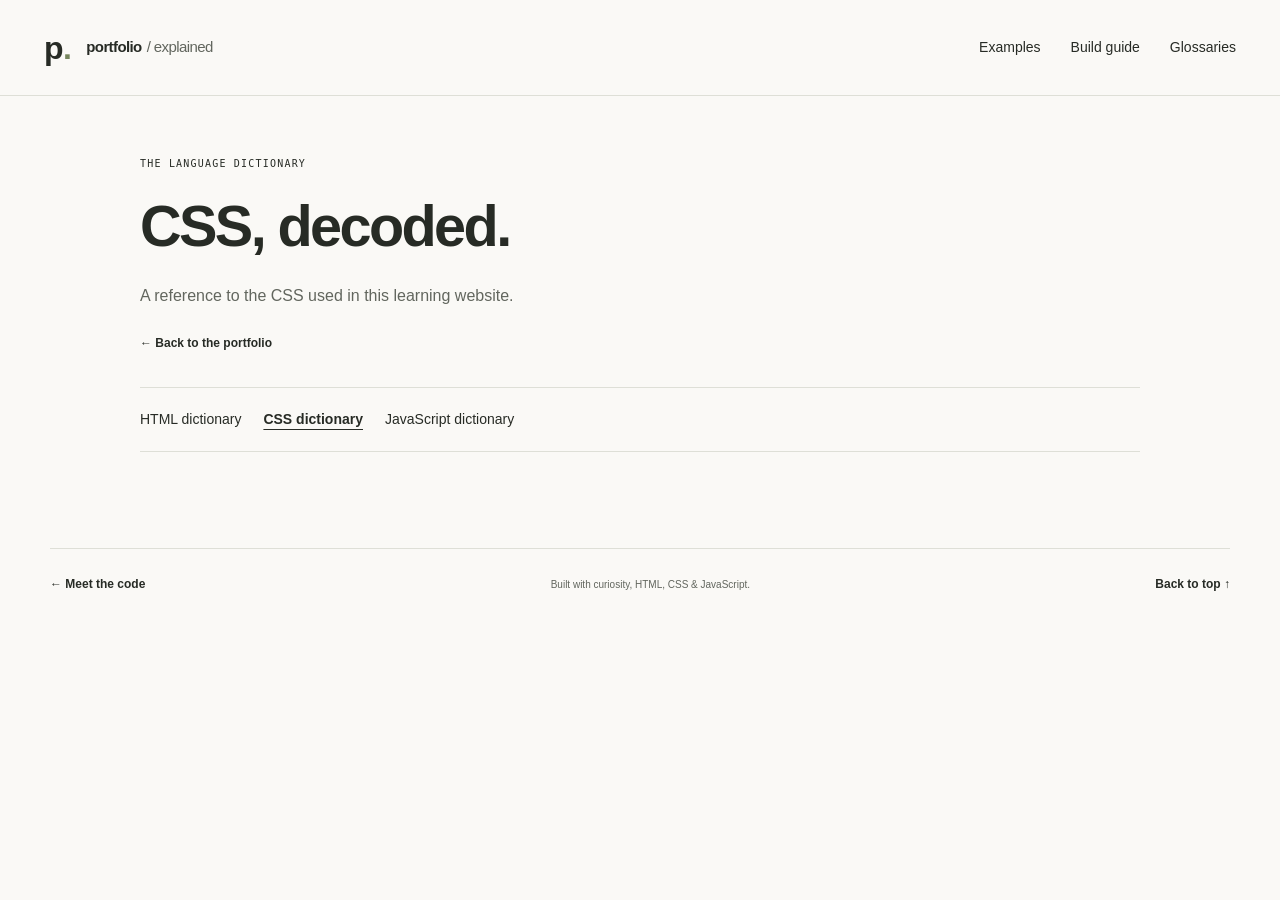
==== css-glossary.html @ 303f9115 "created guide and glossary page frames" ====
<!DOCTYPE html>
<!-- Every lesson is a complete document; relative links work locally and on a static host. -->
<html lang="en">
<head>
  <meta charset="UTF-8">
  <meta name="viewport" content="width=device-width, initial-scale=1.0">
  <meta name="description" content="A reference to the CSS used in this learning website.">
  <title>CSS, decoded. — Portfolio, explained</title>
  <!-- Reuse the original theme. Reading and navigation need no JavaScript. -->
  <link rel="stylesheet" href="styles.css">
</head>
<body>
  <a class="skip-link" href="#main">Skip to content</a>
  <header class="site-header">
    <a class="wordmark" href="index.html"><span class="logo-mark" aria-hidden="true">p<span>.</span></span> portfolio<span class="wordmark-light"> / explained</span></a>
    <nav aria-label="Learning navigation"><a href="index.html#workbench">Examples</a><a href="tutorial.html">Build guide</a><a href="#reference-nav">Glossaries</a></nav>
  </header>
  <main id="main" class="section-wrap guide-main">
    <div class="guide-heading"><p class="eyebrow">THE LANGUAGE DICTIONARY</p><h1>CSS, decoded.</h1><p class="hero-description">A reference to the CSS used in this learning website.</p><a class="text-link" href="index.html">← Back to the portfolio</a></div>
    <!-- A named navigation landmark groups related reference documents. -->
    <nav class="reference-nav" id="reference-nav" aria-label="Language references">
      <a href="html-glossary.html">HTML dictionary</a>
      <a href="css-glossary.html" aria-current="page">CSS dictionary</a>
      <a href="javascript-glossary.html">JavaScript dictionary</a>
    </nav>
    
  </main>
  <footer class="site-footer section-wrap"><a class="text-link" href="index.html#workbench">← Meet the code</a><p>Built with curiosity, HTML, CSS &amp; JavaScript.</p><a class="text-link" href="#main">Back to top ↑</a></footer>
</body>
</html>
---- styles.css ----
/* CSS is the presentation layer. Selectors choose elements; declarations inside
   { braces } set properties. HTML classes use a dot (.hero); ids use # (#main). */

/* Custom properties hold reusable values. Change one here to update the whole theme. */
:root {
  --paper: #faf9f6;
  --ink: #272b25;
  --muted: #62665e;
  --line: #dedfd7;
  --green: #d9e8cb;
  --peach: #f0bba5;
  --purple: #e2dded;
  --mono: 'Cascadia Code', 'SFMono-Regular', Consolas, monospace;
}

/* border-box includes padding/borders in element widths, making layout predictable.
   The star selects all elements; ::before/::after are generated decorative content. */
*, *::before, *::after { box-sizing: border-box; }
html { scroll-behavior: smooth; scroll-padding-top: 30px; }
body { margin: 0; background: var(--paper); color: var(--ink); font-family: 'Segoe UI', Arial, sans-serif; font-size: 16px; line-height: 1.65; }
/* Inheritance makes controls match the surrounding typography. */
button, a { -webkit-tap-highlight-color: transparent; }
button { font: inherit; cursor: pointer; }
a { color: inherit; text-decoration: none; }
button, a, summary { touch-action: manipulation; }
/* Keyboard focus gets a visible outline. Never remove outlines without a replacement. */
:focus-visible { outline: 3px solid #5e713f; outline-offset: 5px; }
/* JS toggles the native hidden attribute. This rule keeps grid/flex from overriding it. */
[hidden] { display: none !important; }
h1, h2, h3, p { margin: 0; }
h1, h2, h3 { line-height: 1.14; letter-spacing: -0.045em; }
p + p { margin-top: 15px; }
em { font-family: Georgia, 'Times New Roman', serif; font-weight: 400; }
code { font-family: var(--mono); font-size: .86em; overflow-wrap: anywhere; }
.section-wrap { width: min(1180px, calc(100% - 88px)); margin-inline: auto; }

/* The skip link stays off-screen until focused; it remains reachable with Tab. */
.skip-link { position: fixed; top: -100px; left: 20px; z-index: 10; background: var(--ink); color: white; padding: 12px 20px; }
.skip-link:focus { top: 12px; }
.site-header { max-width: 1440px; margin: auto; min-height: 96px; padding: 20px 44px; display: flex; align-items: center; justify-content: space-between; gap: 24px; border-bottom: 1px solid var(--line); }
.wordmark { display: inline-flex; align-items: center; gap: 9px; font-size: 15px; font-weight: 650; letter-spacing: -.04em; white-space: nowrap; }
.wordmark-light { color: var(--muted); font-weight: 400; margin-left: -4px; }
.logo-mark { font-size: 32px; font-weight: 800; line-height: 1; margin-right: 6px; }
.logo-mark span { color: #76865d; }
nav { display: flex; gap: 30px; font-size: 14px; }
nav a:hover, .text-link:hover { text-decoration: underline; text-underline-offset: 5px; }
.notes-toggle { display: inline-flex; align-items: center; gap: 9px; border: 1px solid var(--line); border-radius: 30px; background: transparent; padding: 9px 13px; font-size: 12px; }
.status-dot { display: inline-block; width: 7px; height: 7px; border-radius: 50%; background: #667f45; flex-shrink: 0; }
.toggle-state { background: var(--green); border-radius: 20px; padding: 1px 7px; font: 10px/1.8 var(--mono); }
.notes-toggle[aria-pressed="false"] .toggle-state { background: var(--line); }
.notes-toggle[aria-pressed="false"] .status-dot { background: var(--muted); }

/* Grid divides the hero into two proportional columns. minmax(0, …) allows shrinking. */
.hero { display: grid; grid-template-columns: minmax(0, 1.3fr) minmax(0, 1fr); column-gap: 62px; padding-top: 86px; }
.eyebrow { display: flex; align-items: center; gap: 10px; font: 10px/1.6 var(--mono); letter-spacing: .12em; margin-bottom: 23px; }
h1 { font-size: clamp(38px, 4.5vw, 60px); font-weight: 550; line-height: 1.1; }
h1 em { white-space: nowrap; }
.hero-description { max-width: 490px; color: var(--muted); margin-top: 25px; font-size: 16px; }
.hero-actions { display: flex; flex-wrap: wrap; align-items: center; gap: 24px; margin-top: 30px; }
.button { display: inline-flex; justify-content: center; align-items: center; gap: 20px; border: 1px solid var(--ink); border-radius: 5px; padding: 13px 18px; font-size: 12px; font-weight: 600; transition: background .2s, transform .2s; }
.button:hover { transform: translateY(-2px); }
.button-dark { background: var(--ink); color: var(--paper); }
.button-dark:hover { background: #414b38; }
.text-link { font-size: 12px; font-weight: 600; }
.learning-note { color: var(--muted); font-size: 12px; line-height: 1.75; border-left: 2px solid #b7c4a7; padding-left: 12px; margin-top: 25px; }
.note-label { font: 9px/1.5 var(--mono); font-weight: 700; letter-spacing: .045em; margin-right: 7px; color: #465638; }
/* JS adds this class to body. Essential email instructions are outside .learning-note. */
.notes-off .learning-note { display: none; }
.hero-foot { grid-column: 1 / -1; display: flex; justify-content: space-between; gap: 16px; padding: 38px 0 26px; margin-top: 28px; font: 9px/1.6 var(--mono); color: var(--muted); letter-spacing: .08em; border-bottom: 1px solid var(--line); }

/* Repeating gradients draw graph paper. The positioned parent contains the layer cards. */
.blueprint { position: relative; min-height: 370px; align-self: start; border: 1px solid #dbe0d2; border-radius: 8px; background-color: #eff1e8; background-image: linear-gradient(#dce2d350 1px, transparent 1px), linear-gradient(90deg, #dce2d350 1px, transparent 1px); background-size: 23px 23px; overflow: hidden; }
.blueprint-top, .blueprint-bottom { position: absolute; left: 20px; right: 20px; display: flex; align-items: center; justify-content: space-between; font: 8px/1.5 var(--mono); letter-spacing: .08em; color: #697160; }
.blueprint-top { top: 18px; }
.blueprint-bottom { bottom: 16px; }
.crosshair { font-size: 20px; }
.layer { position: absolute; width: 73%; height: 88px; left: 14%; display: flex; gap: 16px; align-items: center; padding: 20px; border: 1px solid #56644845; border-radius: 7px; box-shadow: 0 8px 0 #5360400c; transform: rotate(-7deg) skewX(-7deg); }
.layer-html { top: 64px; background: #e8e3d8; }
.layer-css { top: 139px; left: 17%; background: var(--green); }
.layer-js { top: 214px; left: 20%; background: #f6f4ed; }
.layer-icon { font-family: var(--mono); font-size: 26px; }
.layer strong { display: block; font-size: 17px; }
.layer small { display: block; color: var(--muted); font-size: 10px; }
.layer-number { margin-left: auto; align-self: start; font: 9px var(--mono); }

/* Reused section spacing and typography create a consistent visual rhythm. */
.about-section { display: grid; grid-template-columns: 1fr 1.7fr; gap: 100px; padding-block: 74px; border-bottom: 1px solid var(--line); }
h2 { font-size: clamp(30px, 3vw, 40px); font-weight: 500; }
.section-intro > p:last-child { color: var(--muted); font-size: 14px; margin-top: 20px; max-width: 290px; }
.about-statement { font-size: clamp(22px, 2.5vw, 30px); line-height: 1.5; letter-spacing: -.025em; }
.highlight-html, .highlight-css, .highlight-js { padding: 0 4px 2px; box-decoration-break: clone; }
.highlight-html { background: #ece5d6; }
.highlight-css { background: var(--green); }
.highlight-js { background: var(--purple); }
.about-content > p:nth-child(2) { margin-top: 18px; font-size: 14px; color: var(--muted); }
.skill-list { display: flex; gap: 8px; flex-wrap: wrap; list-style: none; margin: 22px 0 0; padding: 0; }
.skill-list li { border: 1px solid var(--line); padding: 5px 10px; border-radius: 4px; font: 10px/1.5 var(--mono); }
.projects-section, .workbench { padding-block: 72px; border-bottom: 1px solid var(--line); }
.section-heading { display: flex; justify-content: space-between; align-items: end; gap: 30px; margin-bottom: 32px; }
.section-heading .eyebrow { margin-bottom: 13px; }
.section-heading > p { color: var(--muted); font-size: 12px; flex-shrink: 0; }
.filter-bar { display: flex; flex-wrap: wrap; gap: 8px; margin-bottom: 24px; }
.filter-button { border: 1px solid var(--line); border-radius: 30px; background: transparent; padding: 7px 17px; font-size: 12px; }
.filter-button span { margin-left: 7px; font: 9px var(--mono); }
/* Attribute selectors style the same state that assistive technology reads. */
.filter-button[aria-pressed="true"] { background: var(--ink); border-color: var(--ink); color: white; }
.filter-button:hover { border-color: var(--ink); }
.project-grid { display: grid; grid-template-columns: repeat(3, 1fr); gap: 24px; }
.project-card { min-width: 0; border: 1px solid var(--line); border-radius: 7px; overflow: hidden; background: #fffefa; }
.project-art { height: 225px; position: relative; display: flex; align-items: center; justify-content: center; overflow: hidden; border-bottom: 1px solid var(--line); }
.art-html { background: #e9ecdf; }
.art-css { background: #eee7de; }
.art-js { background: #e8e4ed; }
.art-index { position: absolute; right: 13px; bottom: 10px; font: 9px var(--mono); color: var(--muted); }
.mini-browser { width: 66%; border: 1px solid #9da78f; border-radius: 5px; background: #fafbf6; transform: rotate(-5deg); box-shadow: 8px 10px 0 #abb59d35; }
.browser-dots { display: flex; gap: 4px; padding: 9px; border-bottom: 1px solid #b8c0ae; }
.browser-dots i { width: 4px; height: 4px; border-radius: 50%; background: #a0a993; }
.mini-layout { padding: 12px; display: grid; gap: 7px; }
.mini-layout div { font: 10px var(--mono); padding: 7px; text-align: center; background: #e5ebdd; border: 1px dashed #a1ac93; border-radius: 2px; }
.mini-layout div:nth-child(2) { padding-block: 18px; }
.swatch-composition { position: relative; width: 240px; height: 150px; }
.swatch { position: absolute; top: 10px; width: 106px; height: 135px; border: 5px solid #fffefa; border-bottom-width: 25px; border-radius: 3px; font: 46px/1.9 Georgia, serif; text-align: center; box-shadow: 0 5px 12px #29261b12; }
.swatch span { position: absolute; bottom: -19px; left: 0; width: 100%; color: var(--ink); font: 8px/1.3 var(--mono); }
.swatch-one { left: 8px; background: var(--green); transform: rotate(-15deg); }
.swatch-two { left: 73px; top: 0; background: var(--peach); transform: rotate(3deg); }
.swatch-three { left: 136px; background: var(--ink); color: #fffefa; transform: rotate(17deg); }
.interaction-art { position: relative; width: 80%; text-align: center; }
.interaction-art > span:first-child { font: 8px var(--mono); letter-spacing: .1em; color: #665c77; }
.drawn-button { display: flex; justify-content: space-between; align-items: center; gap: 9px; border: 1px solid #6b5c84; background: #f8f6fb; padding: 15px 13px; border-radius: 5px; margin-top: 16px; font-size: 11px; box-shadow: 4px 4px 0 #b3a5c5; }
.cursor-shape { position: absolute; right: 6%; top: 58px; font-size: 48px; color: #453653; }
.event-label { display: block; margin-top: 28px; font: 9px var(--mono); color: #665c77; }
.card-content { padding: 23px; }
.category { font: 9px/1.6 var(--mono); letter-spacing: .08em; color: var(--muted); }
.category-html { color: #596448; }
.category-css { color: #845642; }
.category-js { color: #6a557e; }
h3 { font-size: 22px; font-weight: 550; margin-top: 12px; }
.card-content p { color: var(--muted); font-size: 13px; margin-top: 13px; }
.card-link { display: flex; justify-content: space-between; align-items: center; border-top: 1px solid var(--line); margin-top: 22px; padding-top: 15px; font-size: 12px; font-weight: 600; }
.card-link:hover { color: #5e713f; }
.filter-status { font: 10px/1.6 var(--mono); color: var(--muted); margin-top: 16px; }

/* details owns its open state. The browser supplies the disclosure marker and keyboard behavior. */
.code-lesson { border: 1px solid var(--line); border-radius: 6px; margin-top: 14px; scroll-margin-top: 24px; }
.code-lesson summary { padding: 20px 23px; cursor: pointer; font-size: 14px; font-weight: 600; }
.code-lesson summary::marker { color: #687d50; }
.lesson-number { font: 10px var(--mono); color: var(--muted); padding-inline: 10px 18px; }
.file-tag { float: right; color: var(--muted); font: 11px/1.8 var(--mono); font-weight: 400; }
.lesson-body { display: grid; grid-template-columns: 1fr 1.2fr; gap: 30px; padding: 0 24px 24px; }
.lesson-body > div { padding: 9px 0; min-width: 0; }
.lesson-body h3 { font-size: 20px; margin: 0 0 14px; }
.lesson-body p { font-size: 13px; color: var(--muted); }
.lesson-body .text-link { display: inline-block; margin-top: 20px; }
/* pre preserves whitespace. Overflow scroll keeps long lines from widening the page. */
pre { min-width: 0; margin: 0; padding: 23px; background: #282e28; color: #ecf0df; border-radius: 5px; overflow-x: auto; font-size: 12px; line-height: 1.85; tab-size: 2; }
pre code { font-size: inherit; overflow-wrap: normal; }
.code-comment { color: #b2c39b; }
.demo-button { background: var(--green); margin-top: 20px; }
.counter-output { margin-top: 12px; font-family: var(--mono); }
.small-copy { font-size: 11px !important; color: var(--muted); }
.contact-section { display: grid; grid-template-columns: 1fr 1fr; gap: 80px; padding-block: 78px; }
.contact-section h2 { font-size: clamp(36px, 4vw, 50px); }
.contact-section > div > p:not(.eyebrow) { margin-top: 24px; font-size: 14px; color: var(--muted); }
.contact-card { padding: 28px; border: 1px solid #d9dfce; border-radius: 7px; background: #eff2e8; min-width: 0; }
.contact-card h3 { font-size: 23px; }
.email-link { display: flex; gap: 12px; justify-content: space-between; font-size: clamp(18px, 2vw, 26px); letter-spacing: -.035em; border-bottom: 1px solid #cbd4bd; padding-block: 20px 15px; overflow-wrap: anywhere; }
.email-link:hover { color: #5b703f; }
.contact-card > p { font-size: 12px !important; }
.email-code { margin-top: 18px; border-radius: 4px; padding: 12px; background: #e3e9d9; font-size: 11px; }
.contact-card .learning-note { margin-top: 18px; }
.site-footer { border-top: 1px solid var(--line); display: flex; justify-content: space-between; align-items: center; gap: 20px; padding-block: 26px; }
.site-footer .wordmark { font-size: 12px; }
.site-footer p { color: var(--muted); font-size: 10px; }

/* Media queries apply overrides only when the viewport meets the condition.
   Tablet: tighten spacing before switching the major layouts to one column. */
@media (max-width: 1000px) {
  .section-wrap { width: calc(100% - 56px); }
  .site-header { padding-inline: 28px; gap: 16px; }
  nav { gap: 18px; }
  .wordmark-light { display: none; }
  .hero { gap: 30px; padding-top: 60px; }
  .about-section { gap: 45px; }
  .section-heading { align-items: start; flex-direction: column; gap: 16px; }
  .contact-section { gap: 40px; }
  .card-content { padding: 18px; }
}
/* Phone: stack content, let the header wrap, and retain comfortably sized controls. */
@media (max-width: 760px) {
  .section-wrap { width: calc(100% - 36px); }
  .site-header { padding: 16px 18px; flex-wrap: wrap; gap: 16px; }
  .site-header nav { margin-left: auto; }
  .notes-toggle { font-size: 11px; }
  .hero { grid-template-columns: 1fr; padding-top: 45px; }
  h1 { font-size: clamp(36px, 8vw, 56px); }
  .hero-description { font-size: 15px; }
  .blueprint { width: 100%; max-width: 500px; justify-self: center; min-height: 350px; }
  .hero-foot { margin-top: 0; padding-top: 10px; flex-wrap: wrap; }
  .about-section, .contact-section { grid-template-columns: 1fr; gap: 28px; padding-block: 48px; }
  .section-intro > p:last-child { max-width: none; }
  .project-grid { grid-template-columns: 1fr; }
  .project-art { height: 240px; }
  .mini-browser { max-width: 240px; }
  .interaction-art { max-width: 270px; }
  .projects-section, .workbench { padding-block: 48px; }
  .lesson-body { grid-template-columns: 1fr; gap: 20px; padding: 0 16px 16px; }
  .code-lesson summary { padding: 16px 12px; font-size: 12px; }
  .lesson-number { padding-inline: 4px 8px; }
  .file-tag { display: none; }
  pre { padding: 16px; font-size: 11px; }
  .contact-card { padding: 22px; }
  .site-footer { flex-wrap: wrap; }
  .site-footer p { order: 3; width: 100%; }
}
/* Respect the operating system's reduced-motion preference. */
@media (prefers-reduced-motion: reduce) {
  html { scroll-behavior: auto; }
  .button { transition: none; }
  .button:hover { transform: none; }
}

/* Learning pages share the portfolio theme. A narrower reading column keeps long
   explanations comfortable; min-width: 0 lets code panels scroll inside grids. */
.guide-main { max-width: 1000px; padding-block: 60px; }
.guide-heading { max-width: 760px; margin-bottom: 32px; }
.guide-heading .hero-description { max-width: 680px; }
.guide-heading > .text-link { display: inline-block; margin-top: 24px; }
.reference-nav, .topic-index { display: flex; flex-wrap: wrap; gap: 12px 22px; padding: 20px 0; border-block: 1px solid var(--line); }
.reference-nav { margin-bottom: 36px; }
[aria-current="page"] { text-decoration: underline; text-underline-offset: 5px; font-weight: 650; }
.guide-step { padding-block: 38px; border-bottom: 1px solid var(--line); min-width: 0; }
.guide-step h2 { font-size: clamp(26px, 3vw, 34px); margin-bottom: 20px; }
.guide-step p, .guide-step li, .glossary dd { font-size: 14px; }
.guide-step pre { margin-block: 22px; }
.guide-step ol, .guide-step ul { padding-left: 24px; }
.guide-step li + li { margin-top: 10px; }
.guide-step a, .glossary dd a, .topic-index a { text-decoration: underline; text-underline-offset: 4px; }
.result-note { background: var(--green); padding: 16px 20px; border-radius: 5px; margin-top: 22px; }
.glossary { margin: 0; }
/* dt names a term; dd explains it. The wrapper gives each pair a linkable border. */
.glossary-entry { padding-block: 24px; border-bottom: 1px solid var(--line); scroll-margin-top: 24px; }
.glossary dt { font-size: 18px; font-weight: 600; overflow-wrap: anywhere; }
.glossary dd { margin: 12px 0 0; color: var(--muted); }
.glossary pre { margin-top: 14px; }
.lesson-next { display: flex; justify-content: space-between; gap: 16px; border-top: 1px solid var(--line); margin: 0 24px; padding-block: 18px; font-size: 12px; font-weight: 600; }
.lesson-next:hover { text-decoration: underline; text-underline-offset: 4px; }
.tutorial-section { padding-block: 64px; border-bottom: 1px solid var(--line); }
.tutorial-section .contact-card { max-width: 780px; }
@media (max-width: 760px) {
  .guide-main { padding-block: 38px; }
  .reference-nav { font-size: 12px; }
  .lesson-next { margin-inline: 16px; }
  .tutorial-section { padding-block: 48px; }
}
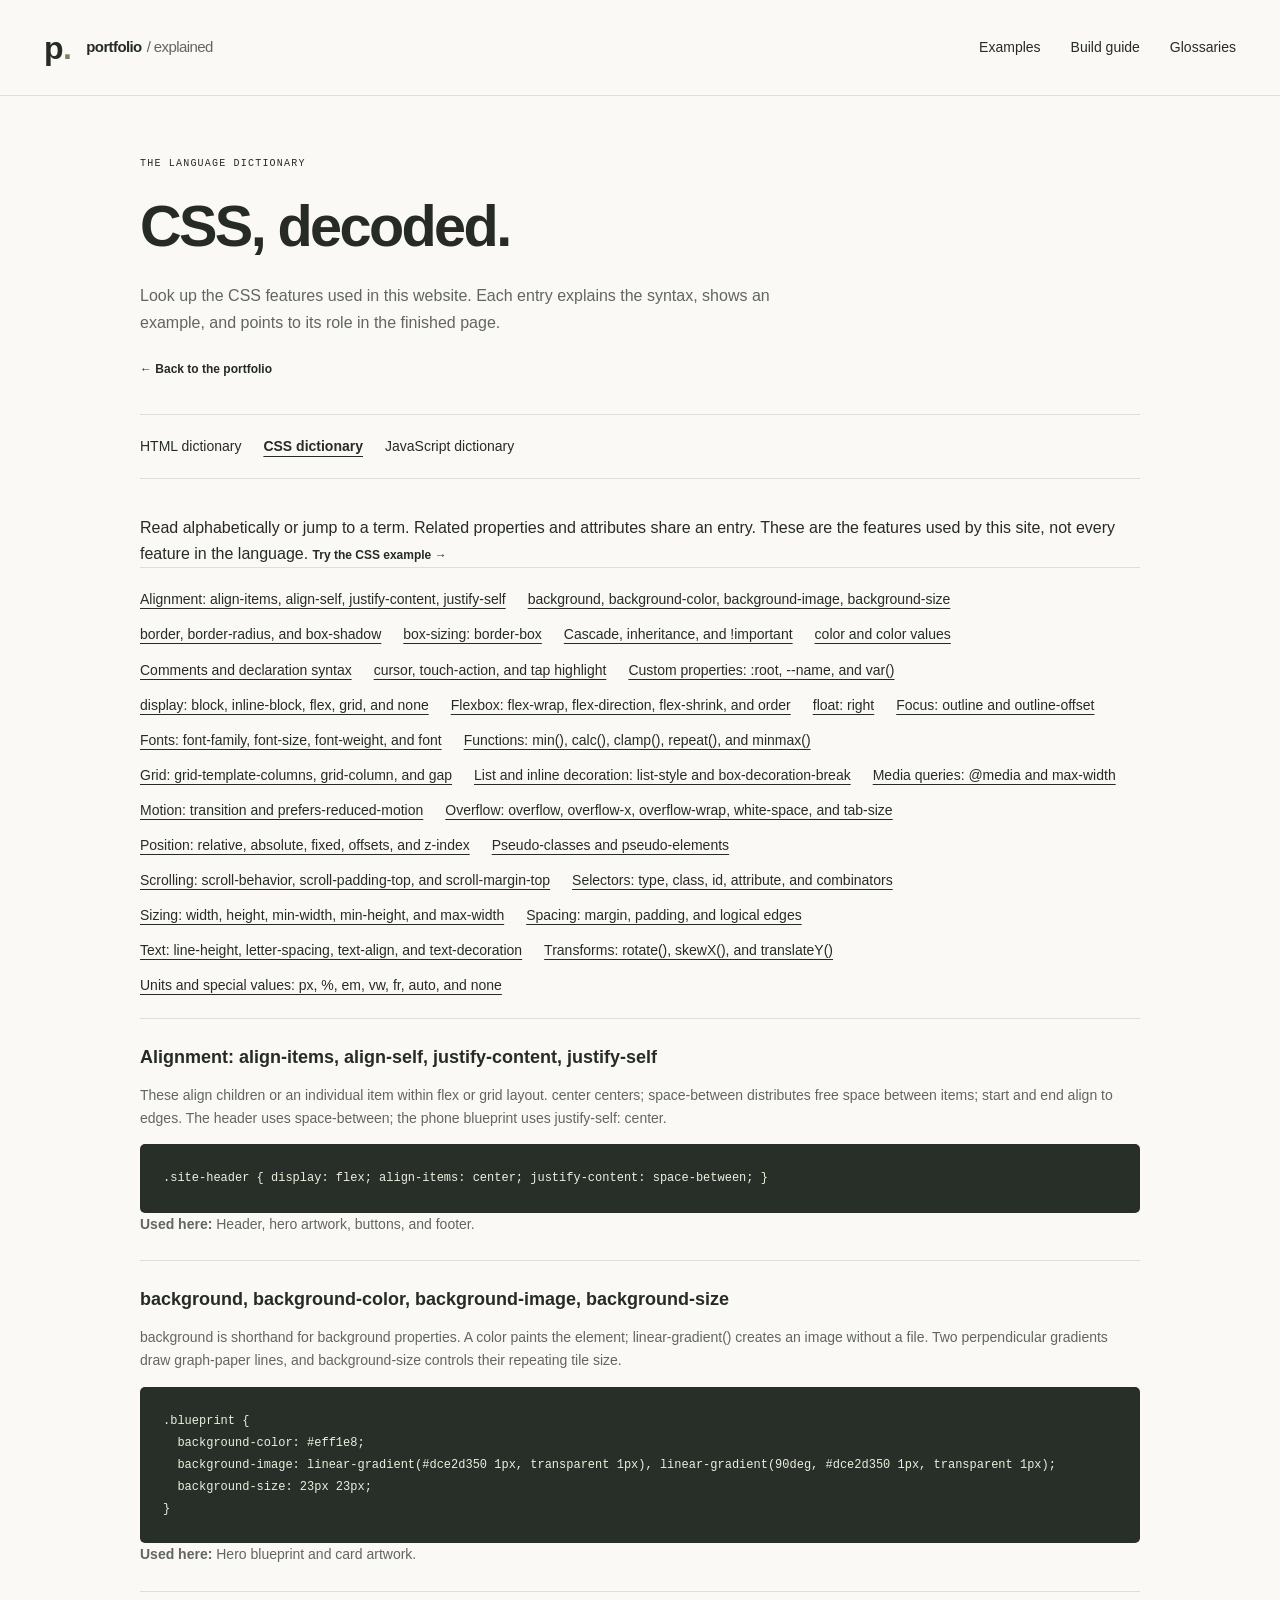
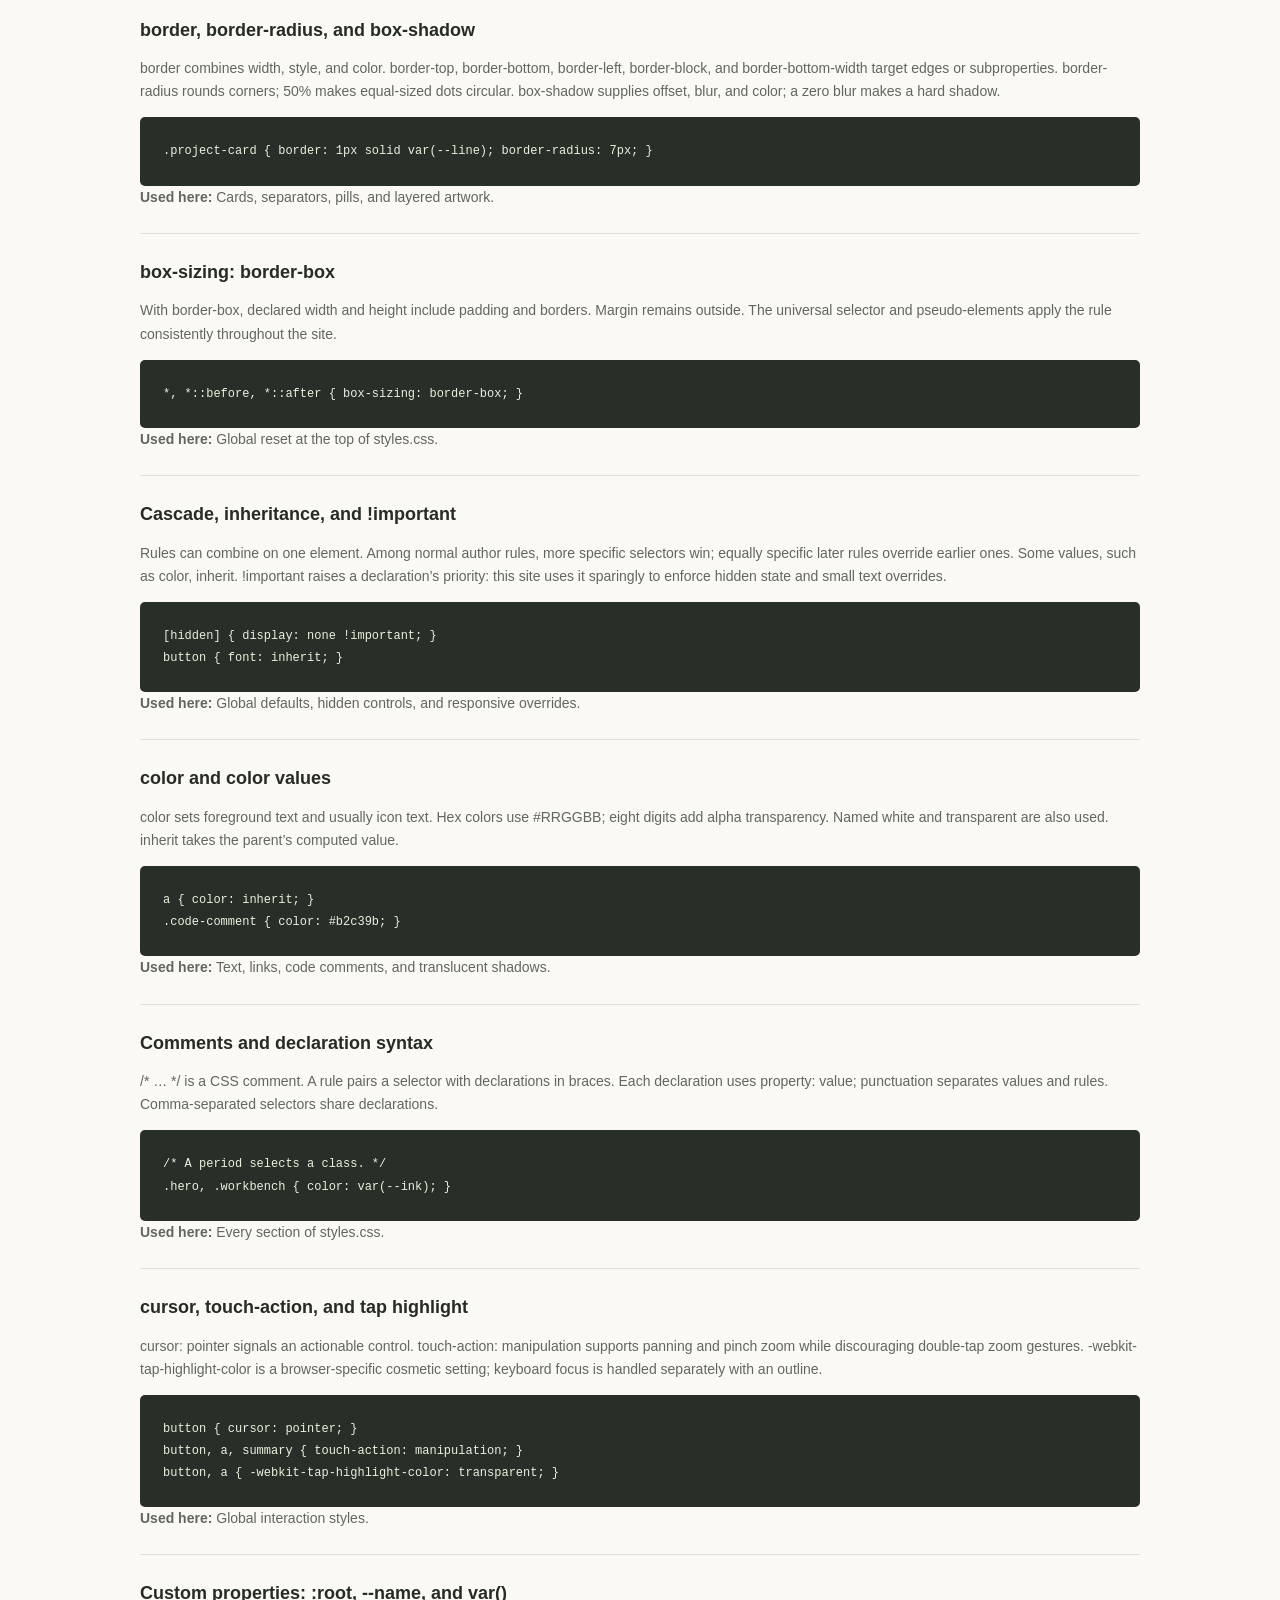
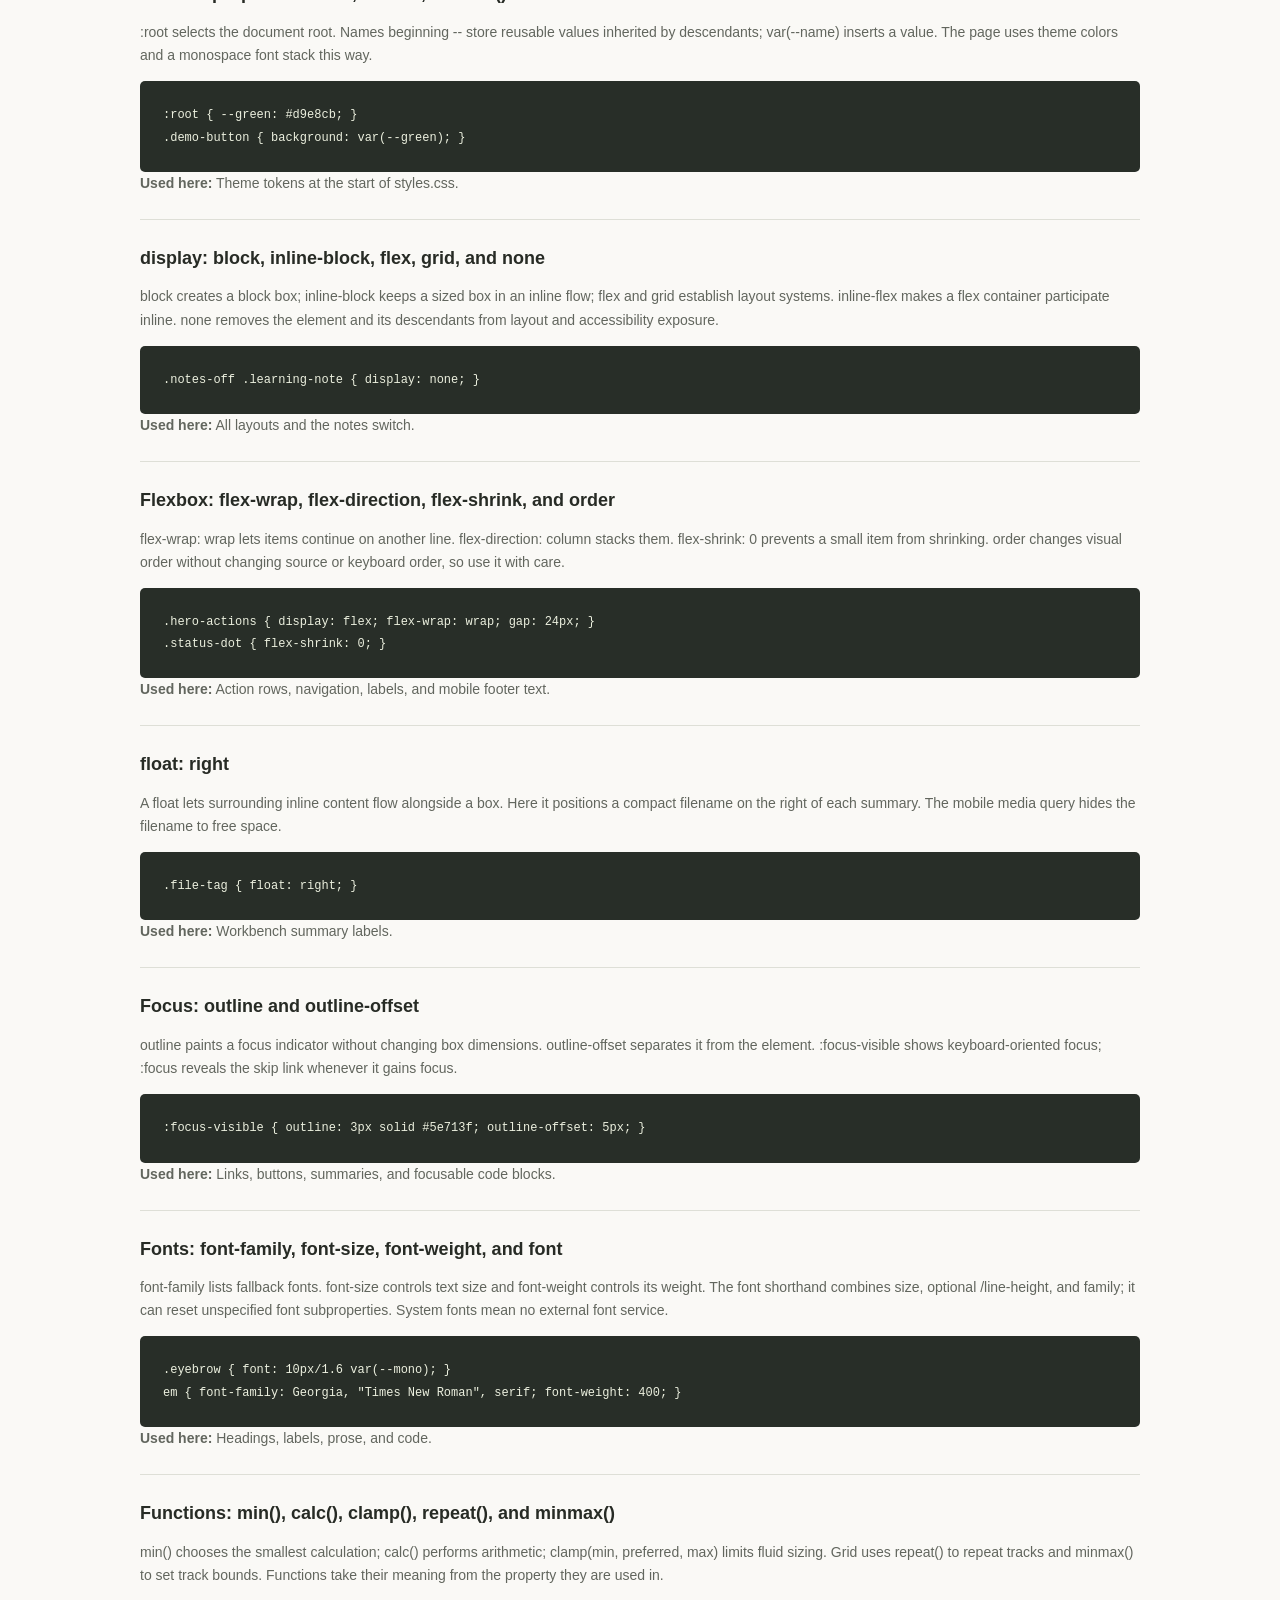
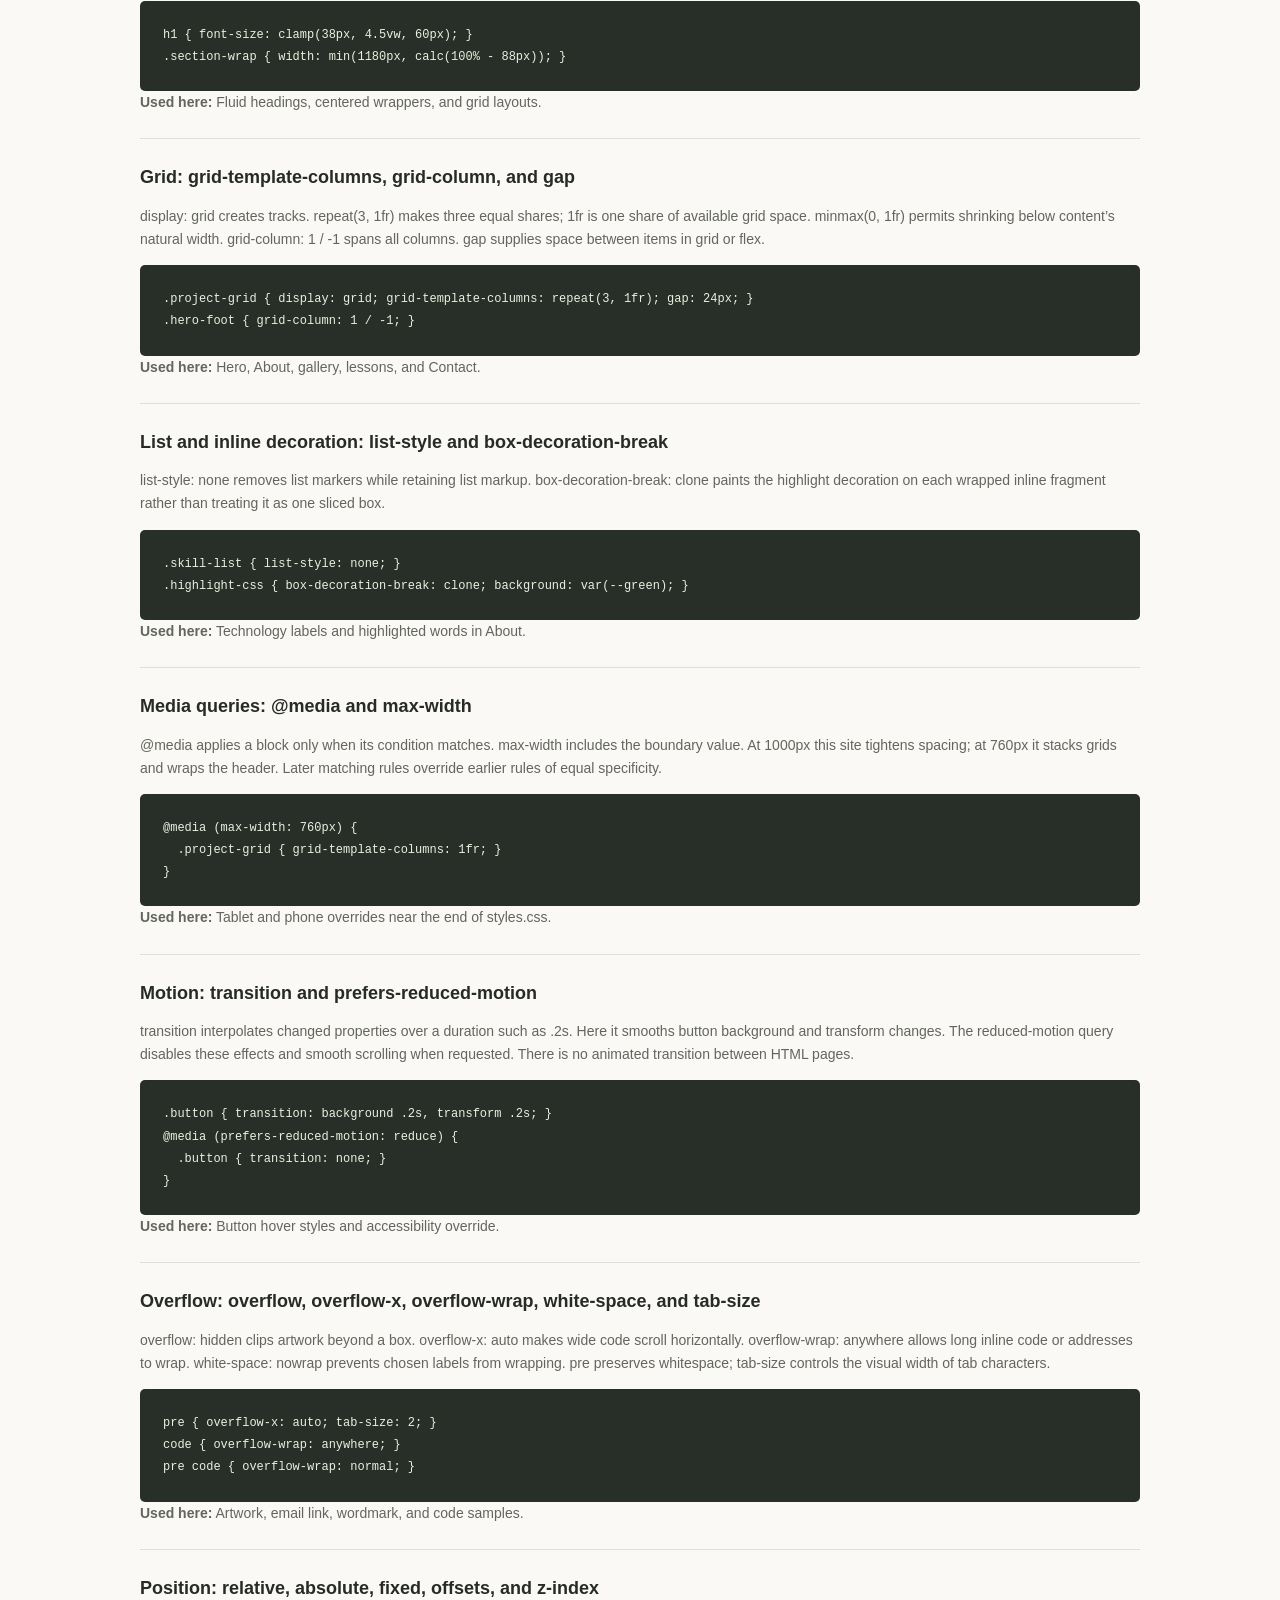
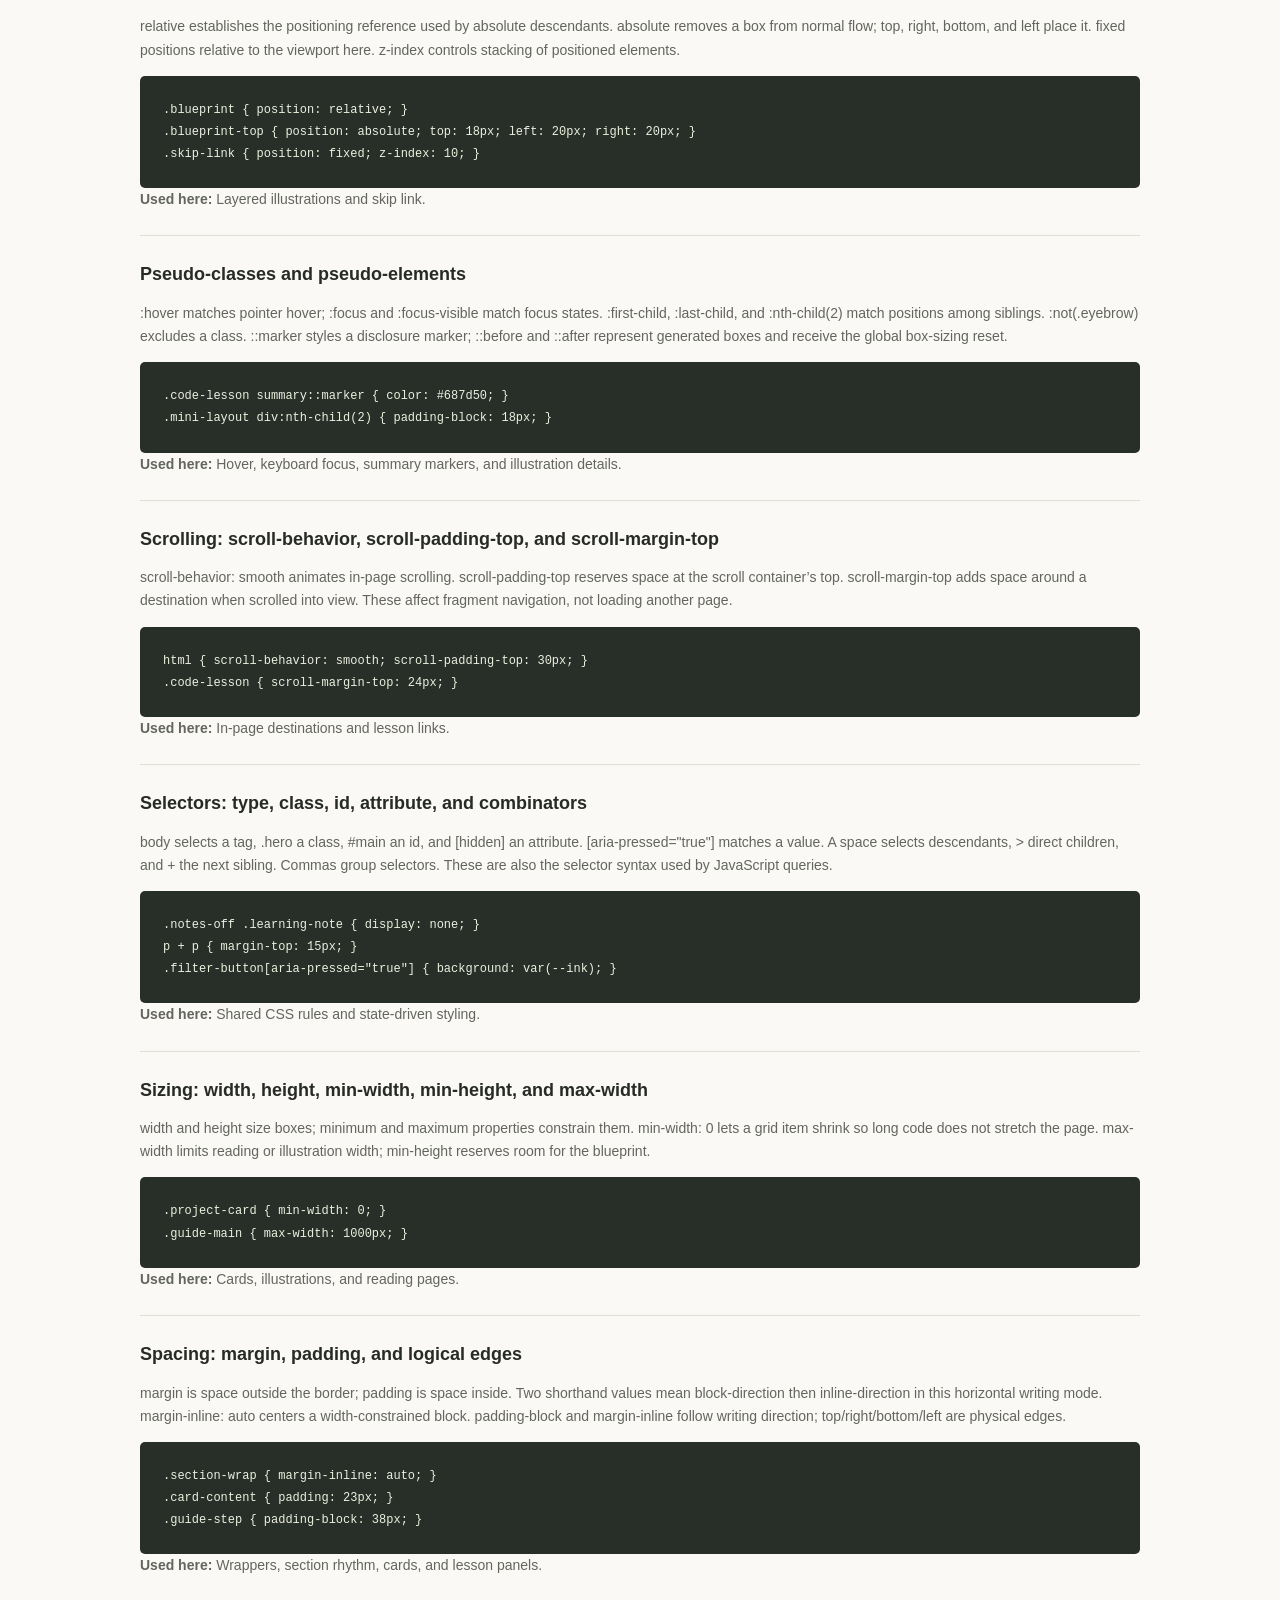
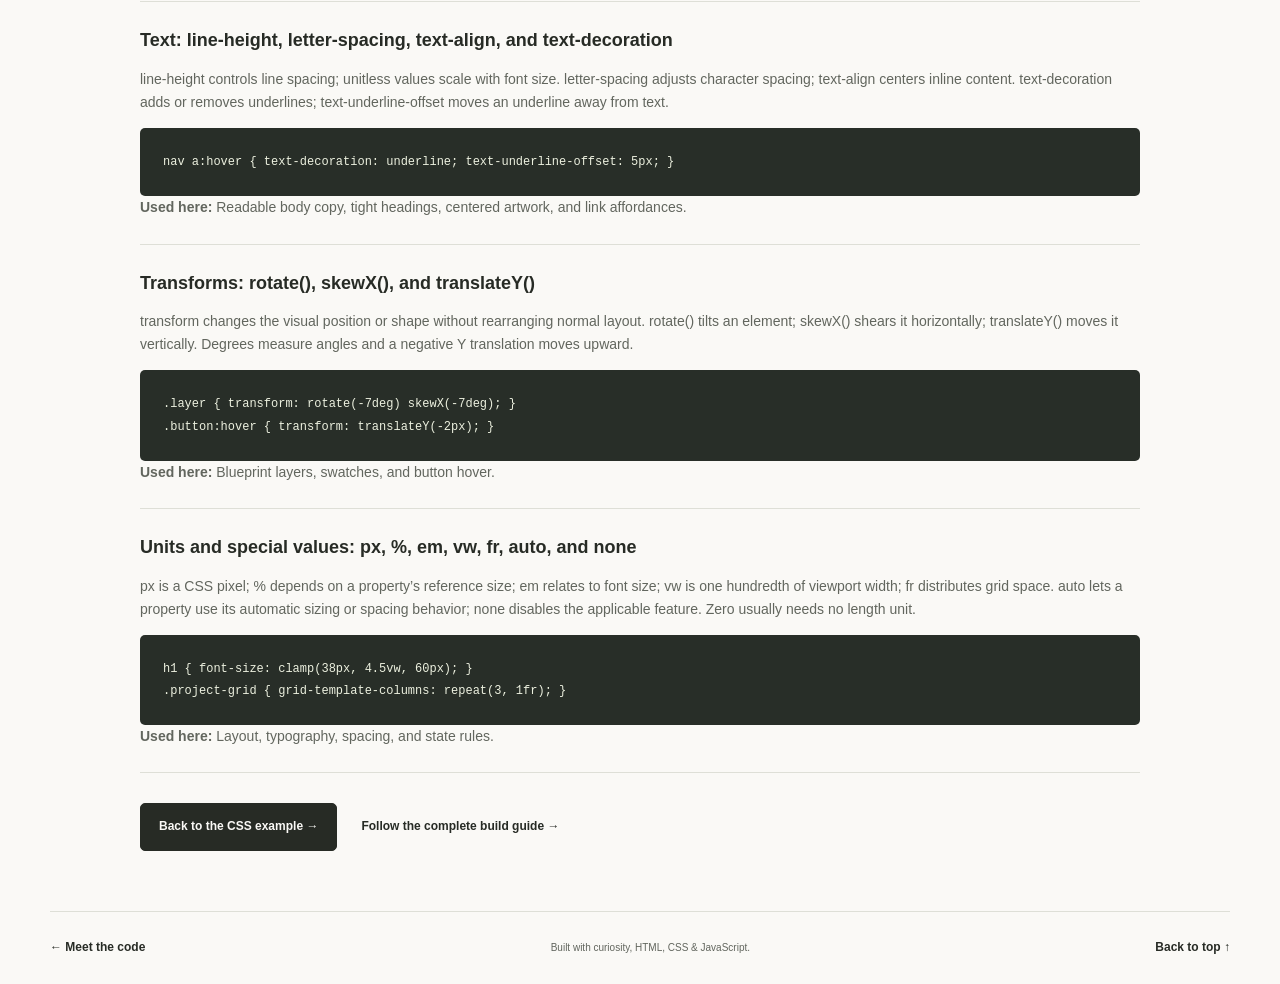
==== commit a6c40640: "finished html css and javascript dictionaries" ====
--- a/css-glossary.html
+++ b/css-glossary.html
@@ -4,7 +4,7 @@
 <head>
   <meta charset="UTF-8">
   <meta name="viewport" content="width=device-width, initial-scale=1.0">
-  <meta name="description" content="A reference to the CSS used in this learning website.">
+  <meta name="description" content="Look up the CSS features used in this website. Each entry explains the syntax, shows an example, and points to its role in the finished page.">
   <title>CSS, decoded. — Portfolio, explained</title>
   <!-- Reuse the original theme. Reading and navigation need no JavaScript. -->
   <link rel="stylesheet" href="styles.css">
@@ -16,14 +16,79 @@
     <nav aria-label="Learning navigation"><a href="index.html#workbench">Examples</a><a href="tutorial.html">Build guide</a><a href="#reference-nav">Glossaries</a></nav>
   </header>
   <main id="main" class="section-wrap guide-main">
-    <div class="guide-heading"><p class="eyebrow">THE LANGUAGE DICTIONARY</p><h1>CSS, decoded.</h1><p class="hero-description">A reference to the CSS used in this learning website.</p><a class="text-link" href="index.html">← Back to the portfolio</a></div>
+    <div class="guide-heading"><p class="eyebrow">THE LANGUAGE DICTIONARY</p><h1>CSS, decoded.</h1><p class="hero-description">Look up the CSS features used in this website. Each entry explains the syntax, shows an example, and points to its role in the finished page.</p><a class="text-link" href="index.html">← Back to the portfolio</a></div>
     <!-- A named navigation landmark groups related reference documents. -->
     <nav class="reference-nav" id="reference-nav" aria-label="Language references">
       <a href="html-glossary.html">HTML dictionary</a>
       <a href="css-glossary.html" aria-current="page">CSS dictionary</a>
       <a href="javascript-glossary.html">JavaScript dictionary</a>
     </nav>
-    
+    <p class="reference-intro">Read alphabetically or jump to a term. Related properties and attributes share an entry. These are the features used by this site, not every feature in the language. <a class="text-link" href="index.html#lesson-css">Try the CSS example →</a></p>
+    <nav class="topic-index" aria-label="CSS terms"><a href="#alignment">Alignment: align-items, align-self, justify-content, justify-self</a><a href="#background">background, background-color, background-image, background-size</a><a href="#borders">border, border-radius, and box-shadow</a><a href="#box">box-sizing: border-box</a><a href="#cascade">Cascade, inheritance, and !important</a><a href="#color">color and color values</a><a href="#comments">Comments and declaration syntax</a><a href="#interaction">cursor, touch-action, and tap highlight</a><a href="#custom-properties">Custom properties: :root, --name, and var()</a><a href="#display">display: block, inline-block, flex, grid, and none</a><a href="#flex">Flexbox: flex-wrap, flex-direction, flex-shrink, and order</a><a href="#float">float: right</a><a href="#focus">Focus: outline and outline-offset</a><a href="#fonts">Fonts: font-family, font-size, font-weight, and font</a><a href="#functions">Functions: min(), calc(), clamp(), repeat(), and minmax()</a><a href="#grid">Grid: grid-template-columns, grid-column, and gap</a><a href="#wrapping-decoration">List and inline decoration: list-style and box-decoration-break</a><a href="#media">Media queries: @media and max-width</a><a href="#motion">Motion: transition and prefers-reduced-motion</a><a href="#overflow">Overflow: overflow, overflow-x, overflow-wrap, white-space, and tab-size</a><a href="#position">Position: relative, absolute, fixed, offsets, and z-index</a><a href="#pseudo">Pseudo-classes and pseudo-elements</a><a href="#scroll">Scrolling: scroll-behavior, scroll-padding-top, and scroll-margin-top</a><a href="#selectors">Selectors: type, class, id, attribute, and combinators</a><a href="#sizing">Sizing: width, height, min-width, min-height, and max-width</a><a href="#spacing">Spacing: margin, padding, and logical edges</a><a href="#text">Text: line-height, letter-spacing, text-align, and text-decoration</a><a href="#transform">Transforms: rotate(), skewX(), and translateY()</a><a href="#units">Units and special values: px, %, em, vw, fr, auto, and none</a></nav>
+    <!-- dl is a native description list: dt names the feature and dd defines it. -->
+    <dl class="glossary"><div class="glossary-entry" id="alignment"><dt>Alignment: align-items, align-self, justify-content, justify-self</dt><dd><p>These align children or an individual item within flex or grid layout. center centers; space-between distributes free space between items; start and end align to edges. The header uses space-between; the phone blueprint uses justify-self: center.</p><pre tabindex="0" aria-label="Code example"><code>.site-header { display: flex; align-items: center; justify-content: space-between; }</code></pre><p><strong>Used here:</strong> Header, hero artwork, buttons, and footer.</p></dd></div>
+<div class="glossary-entry" id="background"><dt>background, background-color, background-image, background-size</dt><dd><p>background is shorthand for background properties. A color paints the element; linear-gradient() creates an image without a file. Two perpendicular gradients draw graph-paper lines, and background-size controls their repeating tile size.</p><pre tabindex="0" aria-label="Code example"><code>.blueprint {
+  background-color: #eff1e8;
+  background-image: linear-gradient(#dce2d350 1px, transparent 1px), linear-gradient(90deg, #dce2d350 1px, transparent 1px);
+  background-size: 23px 23px;
+}</code></pre><p><strong>Used here:</strong> Hero blueprint and card artwork.</p></dd></div>
+<div class="glossary-entry" id="borders"><dt>border, border-radius, and box-shadow</dt><dd><p>border combines width, style, and color. border-top, border-bottom, border-left, border-block, and border-bottom-width target edges or subproperties. border-radius rounds corners; 50% makes equal-sized dots circular. box-shadow supplies offset, blur, and color; a zero blur makes a hard shadow.</p><pre tabindex="0" aria-label="Code example"><code>.project-card { border: 1px solid var(--line); border-radius: 7px; }</code></pre><p><strong>Used here:</strong> Cards, separators, pills, and layered artwork.</p></dd></div>
+<div class="glossary-entry" id="box"><dt>box-sizing: border-box</dt><dd><p>With border-box, declared width and height include padding and borders. Margin remains outside. The universal selector and pseudo-elements apply the rule consistently throughout the site.</p><pre tabindex="0" aria-label="Code example"><code>*, *::before, *::after { box-sizing: border-box; }</code></pre><p><strong>Used here:</strong> Global reset at the top of styles.css.</p></dd></div>
+<div class="glossary-entry" id="cascade"><dt>Cascade, inheritance, and !important</dt><dd><p>Rules can combine on one element. Among normal author rules, more specific selectors win; equally specific later rules override earlier ones. Some values, such as color, inherit. !important raises a declaration’s priority: this site uses it sparingly to enforce hidden state and small text overrides.</p><pre tabindex="0" aria-label="Code example"><code>[hidden] { display: none !important; }
+button { font: inherit; }</code></pre><p><strong>Used here:</strong> Global defaults, hidden controls, and responsive overrides.</p></dd></div>
+<div class="glossary-entry" id="color"><dt>color and color values</dt><dd><p>color sets foreground text and usually icon text. Hex colors use #RRGGBB; eight digits add alpha transparency. Named white and transparent are also used. inherit takes the parent’s computed value.</p><pre tabindex="0" aria-label="Code example"><code>a { color: inherit; }
+.code-comment { color: #b2c39b; }</code></pre><p><strong>Used here:</strong> Text, links, code comments, and translucent shadows.</p></dd></div>
+<div class="glossary-entry" id="comments"><dt>Comments and declaration syntax</dt><dd><p>/* … */ is a CSS comment. A rule pairs a selector with declarations in braces. Each declaration uses property: value; punctuation separates values and rules. Comma-separated selectors share declarations.</p><pre tabindex="0" aria-label="Code example"><code>/* A period selects a class. */
+.hero, .workbench { color: var(--ink); }</code></pre><p><strong>Used here:</strong> Every section of styles.css.</p></dd></div>
+<div class="glossary-entry" id="interaction"><dt>cursor, touch-action, and tap highlight</dt><dd><p>cursor: pointer signals an actionable control. touch-action: manipulation supports panning and pinch zoom while discouraging double-tap zoom gestures. -webkit-tap-highlight-color is a browser-specific cosmetic setting; keyboard focus is handled separately with an outline.</p><pre tabindex="0" aria-label="Code example"><code>button { cursor: pointer; }
+button, a, summary { touch-action: manipulation; }
+button, a { -webkit-tap-highlight-color: transparent; }</code></pre><p><strong>Used here:</strong> Global interaction styles.</p></dd></div>
+<div class="glossary-entry" id="custom-properties"><dt>Custom properties: :root, --name, and var()</dt><dd><p>:root selects the document root. Names beginning -- store reusable values inherited by descendants; var(--name) inserts a value. The page uses theme colors and a monospace font stack this way.</p><pre tabindex="0" aria-label="Code example"><code>:root { --green: #d9e8cb; }
+.demo-button { background: var(--green); }</code></pre><p><strong>Used here:</strong> Theme tokens at the start of styles.css.</p></dd></div>
+<div class="glossary-entry" id="display"><dt>display: block, inline-block, flex, grid, and none</dt><dd><p>block creates a block box; inline-block keeps a sized box in an inline flow; flex and grid establish layout systems. inline-flex makes a flex container participate inline. none removes the element and its descendants from layout and accessibility exposure.</p><pre tabindex="0" aria-label="Code example"><code>.notes-off .learning-note { display: none; }</code></pre><p><strong>Used here:</strong> All layouts and the notes switch.</p></dd></div>
+<div class="glossary-entry" id="flex"><dt>Flexbox: flex-wrap, flex-direction, flex-shrink, and order</dt><dd><p>flex-wrap: wrap lets items continue on another line. flex-direction: column stacks them. flex-shrink: 0 prevents a small item from shrinking. order changes visual order without changing source or keyboard order, so use it with care.</p><pre tabindex="0" aria-label="Code example"><code>.hero-actions { display: flex; flex-wrap: wrap; gap: 24px; }
+.status-dot { flex-shrink: 0; }</code></pre><p><strong>Used here:</strong> Action rows, navigation, labels, and mobile footer text.</p></dd></div>
+<div class="glossary-entry" id="float"><dt>float: right</dt><dd><p>A float lets surrounding inline content flow alongside a box. Here it positions a compact filename on the right of each summary. The mobile media query hides the filename to free space.</p><pre tabindex="0" aria-label="Code example"><code>.file-tag { float: right; }</code></pre><p><strong>Used here:</strong> Workbench summary labels.</p></dd></div>
+<div class="glossary-entry" id="focus"><dt>Focus: outline and outline-offset</dt><dd><p>outline paints a focus indicator without changing box dimensions. outline-offset separates it from the element. :focus-visible shows keyboard-oriented focus; :focus reveals the skip link whenever it gains focus.</p><pre tabindex="0" aria-label="Code example"><code>:focus-visible { outline: 3px solid #5e713f; outline-offset: 5px; }</code></pre><p><strong>Used here:</strong> Links, buttons, summaries, and focusable code blocks.</p></dd></div>
+<div class="glossary-entry" id="fonts"><dt>Fonts: font-family, font-size, font-weight, and font</dt><dd><p>font-family lists fallback fonts. font-size controls text size and font-weight controls its weight. The font shorthand combines size, optional /line-height, and family; it can reset unspecified font subproperties. System fonts mean no external font service.</p><pre tabindex="0" aria-label="Code example"><code>.eyebrow { font: 10px/1.6 var(--mono); }
+em { font-family: Georgia, &quot;Times New Roman&quot;, serif; font-weight: 400; }</code></pre><p><strong>Used here:</strong> Headings, labels, prose, and code.</p></dd></div>
+<div class="glossary-entry" id="functions"><dt>Functions: min(), calc(), clamp(), repeat(), and minmax()</dt><dd><p>min() chooses the smallest calculation; calc() performs arithmetic; clamp(min, preferred, max) limits fluid sizing. Grid uses repeat() to repeat tracks and minmax() to set track bounds. Functions take their meaning from the property they are used in.</p><pre tabindex="0" aria-label="Code example"><code>h1 { font-size: clamp(38px, 4.5vw, 60px); }
+.section-wrap { width: min(1180px, calc(100% - 88px)); }</code></pre><p><strong>Used here:</strong> Fluid headings, centered wrappers, and grid layouts.</p></dd></div>
+<div class="glossary-entry" id="grid"><dt>Grid: grid-template-columns, grid-column, and gap</dt><dd><p>display: grid creates tracks. repeat(3, 1fr) makes three equal shares; 1fr is one share of available grid space. minmax(0, 1fr) permits shrinking below content’s natural width. grid-column: 1 / -1 spans all columns. gap supplies space between items in grid or flex.</p><pre tabindex="0" aria-label="Code example"><code>.project-grid { display: grid; grid-template-columns: repeat(3, 1fr); gap: 24px; }
+.hero-foot { grid-column: 1 / -1; }</code></pre><p><strong>Used here:</strong> Hero, About, gallery, lessons, and Contact.</p></dd></div>
+<div class="glossary-entry" id="wrapping-decoration"><dt>List and inline decoration: list-style and box-decoration-break</dt><dd><p>list-style: none removes list markers while retaining list markup. box-decoration-break: clone paints the highlight decoration on each wrapped inline fragment rather than treating it as one sliced box.</p><pre tabindex="0" aria-label="Code example"><code>.skill-list { list-style: none; }
+.highlight-css { box-decoration-break: clone; background: var(--green); }</code></pre><p><strong>Used here:</strong> Technology labels and highlighted words in About.</p></dd></div>
+<div class="glossary-entry" id="media"><dt>Media queries: @media and max-width</dt><dd><p>@media applies a block only when its condition matches. max-width includes the boundary value. At 1000px this site tightens spacing; at 760px it stacks grids and wraps the header. Later matching rules override earlier rules of equal specificity.</p><pre tabindex="0" aria-label="Code example"><code>@media (max-width: 760px) {
+  .project-grid { grid-template-columns: 1fr; }
+}</code></pre><p><strong>Used here:</strong> Tablet and phone overrides near the end of styles.css.</p></dd></div>
+<div class="glossary-entry" id="motion"><dt>Motion: transition and prefers-reduced-motion</dt><dd><p>transition interpolates changed properties over a duration such as .2s. Here it smooths button background and transform changes. The reduced-motion query disables these effects and smooth scrolling when requested. There is no animated transition between HTML pages.</p><pre tabindex="0" aria-label="Code example"><code>.button { transition: background .2s, transform .2s; }
+@media (prefers-reduced-motion: reduce) {
+  .button { transition: none; }
+}</code></pre><p><strong>Used here:</strong> Button hover styles and accessibility override.</p></dd></div>
+<div class="glossary-entry" id="overflow"><dt>Overflow: overflow, overflow-x, overflow-wrap, white-space, and tab-size</dt><dd><p>overflow: hidden clips artwork beyond a box. overflow-x: auto makes wide code scroll horizontally. overflow-wrap: anywhere allows long inline code or addresses to wrap. white-space: nowrap prevents chosen labels from wrapping. pre preserves whitespace; tab-size controls the visual width of tab characters.</p><pre tabindex="0" aria-label="Code example"><code>pre { overflow-x: auto; tab-size: 2; }
+code { overflow-wrap: anywhere; }
+pre code { overflow-wrap: normal; }</code></pre><p><strong>Used here:</strong> Artwork, email link, wordmark, and code samples.</p></dd></div>
+<div class="glossary-entry" id="position"><dt>Position: relative, absolute, fixed, offsets, and z-index</dt><dd><p>relative establishes the positioning reference used by absolute descendants. absolute removes a box from normal flow; top, right, bottom, and left place it. fixed positions relative to the viewport here. z-index controls stacking of positioned elements.</p><pre tabindex="0" aria-label="Code example"><code>.blueprint { position: relative; }
+.blueprint-top { position: absolute; top: 18px; left: 20px; right: 20px; }
+.skip-link { position: fixed; z-index: 10; }</code></pre><p><strong>Used here:</strong> Layered illustrations and skip link.</p></dd></div>
+<div class="glossary-entry" id="pseudo"><dt>Pseudo-classes and pseudo-elements</dt><dd><p>:hover matches pointer hover; :focus and :focus-visible match focus states. :first-child, :last-child, and :nth-child(2) match positions among siblings. :not(.eyebrow) excludes a class. ::marker styles a disclosure marker; ::before and ::after represent generated boxes and receive the global box-sizing reset.</p><pre tabindex="0" aria-label="Code example"><code>.code-lesson summary::marker { color: #687d50; }
+.mini-layout div:nth-child(2) { padding-block: 18px; }</code></pre><p><strong>Used here:</strong> Hover, keyboard focus, summary markers, and illustration details.</p></dd></div>
+<div class="glossary-entry" id="scroll"><dt>Scrolling: scroll-behavior, scroll-padding-top, and scroll-margin-top</dt><dd><p>scroll-behavior: smooth animates in-page scrolling. scroll-padding-top reserves space at the scroll container’s top. scroll-margin-top adds space around a destination when scrolled into view. These affect fragment navigation, not loading another page.</p><pre tabindex="0" aria-label="Code example"><code>html { scroll-behavior: smooth; scroll-padding-top: 30px; }
+.code-lesson { scroll-margin-top: 24px; }</code></pre><p><strong>Used here:</strong> In-page destinations and lesson links.</p></dd></div>
+<div class="glossary-entry" id="selectors"><dt>Selectors: type, class, id, attribute, and combinators</dt><dd><p>body selects a tag, .hero a class, #main an id, and [hidden] an attribute. [aria-pressed=&quot;true&quot;] matches a value. A space selects descendants, &gt; direct children, and + the next sibling. Commas group selectors. These are also the selector syntax used by JavaScript queries.</p><pre tabindex="0" aria-label="Code example"><code>.notes-off .learning-note { display: none; }
+p + p { margin-top: 15px; }
+.filter-button[aria-pressed=&quot;true&quot;] { background: var(--ink); }</code></pre><p><strong>Used here:</strong> Shared CSS rules and state-driven styling.</p></dd></div>
+<div class="glossary-entry" id="sizing"><dt>Sizing: width, height, min-width, min-height, and max-width</dt><dd><p>width and height size boxes; minimum and maximum properties constrain them. min-width: 0 lets a grid item shrink so long code does not stretch the page. max-width limits reading or illustration width; min-height reserves room for the blueprint.</p><pre tabindex="0" aria-label="Code example"><code>.project-card { min-width: 0; }
+.guide-main { max-width: 1000px; }</code></pre><p><strong>Used here:</strong> Cards, illustrations, and reading pages.</p></dd></div>
+<div class="glossary-entry" id="spacing"><dt>Spacing: margin, padding, and logical edges</dt><dd><p>margin is space outside the border; padding is space inside. Two shorthand values mean block-direction then inline-direction in this horizontal writing mode. margin-inline: auto centers a width-constrained block. padding-block and margin-inline follow writing direction; top/right/bottom/left are physical edges.</p><pre tabindex="0" aria-label="Code example"><code>.section-wrap { margin-inline: auto; }
+.card-content { padding: 23px; }
+.guide-step { padding-block: 38px; }</code></pre><p><strong>Used here:</strong> Wrappers, section rhythm, cards, and lesson panels.</p></dd></div>
+<div class="glossary-entry" id="text"><dt>Text: line-height, letter-spacing, text-align, and text-decoration</dt><dd><p>line-height controls line spacing; unitless values scale with font size. letter-spacing adjusts character spacing; text-align centers inline content. text-decoration adds or removes underlines; text-underline-offset moves an underline away from text.</p><pre tabindex="0" aria-label="Code example"><code>nav a:hover { text-decoration: underline; text-underline-offset: 5px; }</code></pre><p><strong>Used here:</strong> Readable body copy, tight headings, centered artwork, and link affordances.</p></dd></div>
+<div class="glossary-entry" id="transform"><dt>Transforms: rotate(), skewX(), and translateY()</dt><dd><p>transform changes the visual position or shape without rearranging normal layout. rotate() tilts an element; skewX() shears it horizontally; translateY() moves it vertically. Degrees measure angles and a negative Y translation moves upward.</p><pre tabindex="0" aria-label="Code example"><code>.layer { transform: rotate(-7deg) skewX(-7deg); }
+.button:hover { transform: translateY(-2px); }</code></pre><p><strong>Used here:</strong> Blueprint layers, swatches, and button hover.</p></dd></div>
+<div class="glossary-entry" id="units"><dt>Units and special values: px, %, em, vw, fr, auto, and none</dt><dd><p>px is a CSS pixel; % depends on a property’s reference size; em relates to font size; vw is one hundredth of viewport width; fr distributes grid space. auto lets a property use its automatic sizing or spacing behavior; none disables the applicable feature. Zero usually needs no length unit.</p><pre tabindex="0" aria-label="Code example"><code>h1 { font-size: clamp(38px, 4.5vw, 60px); }
+.project-grid { grid-template-columns: repeat(3, 1fr); }</code></pre><p><strong>Used here:</strong> Layout, typography, spacing, and state rules.</p></dd></div></dl>
+    <div class="hero-actions"><a class="button button-dark" href="index.html#lesson-css">Back to the CSS example →</a><a class="text-link" href="tutorial.html">Follow the complete build guide →</a></div>
   </main>
   <footer class="site-footer section-wrap"><a class="text-link" href="index.html#workbench">← Meet the code</a><p>Built with curiosity, HTML, CSS &amp; JavaScript.</p><a class="text-link" href="#main">Back to top ↑</a></footer>
 </body>
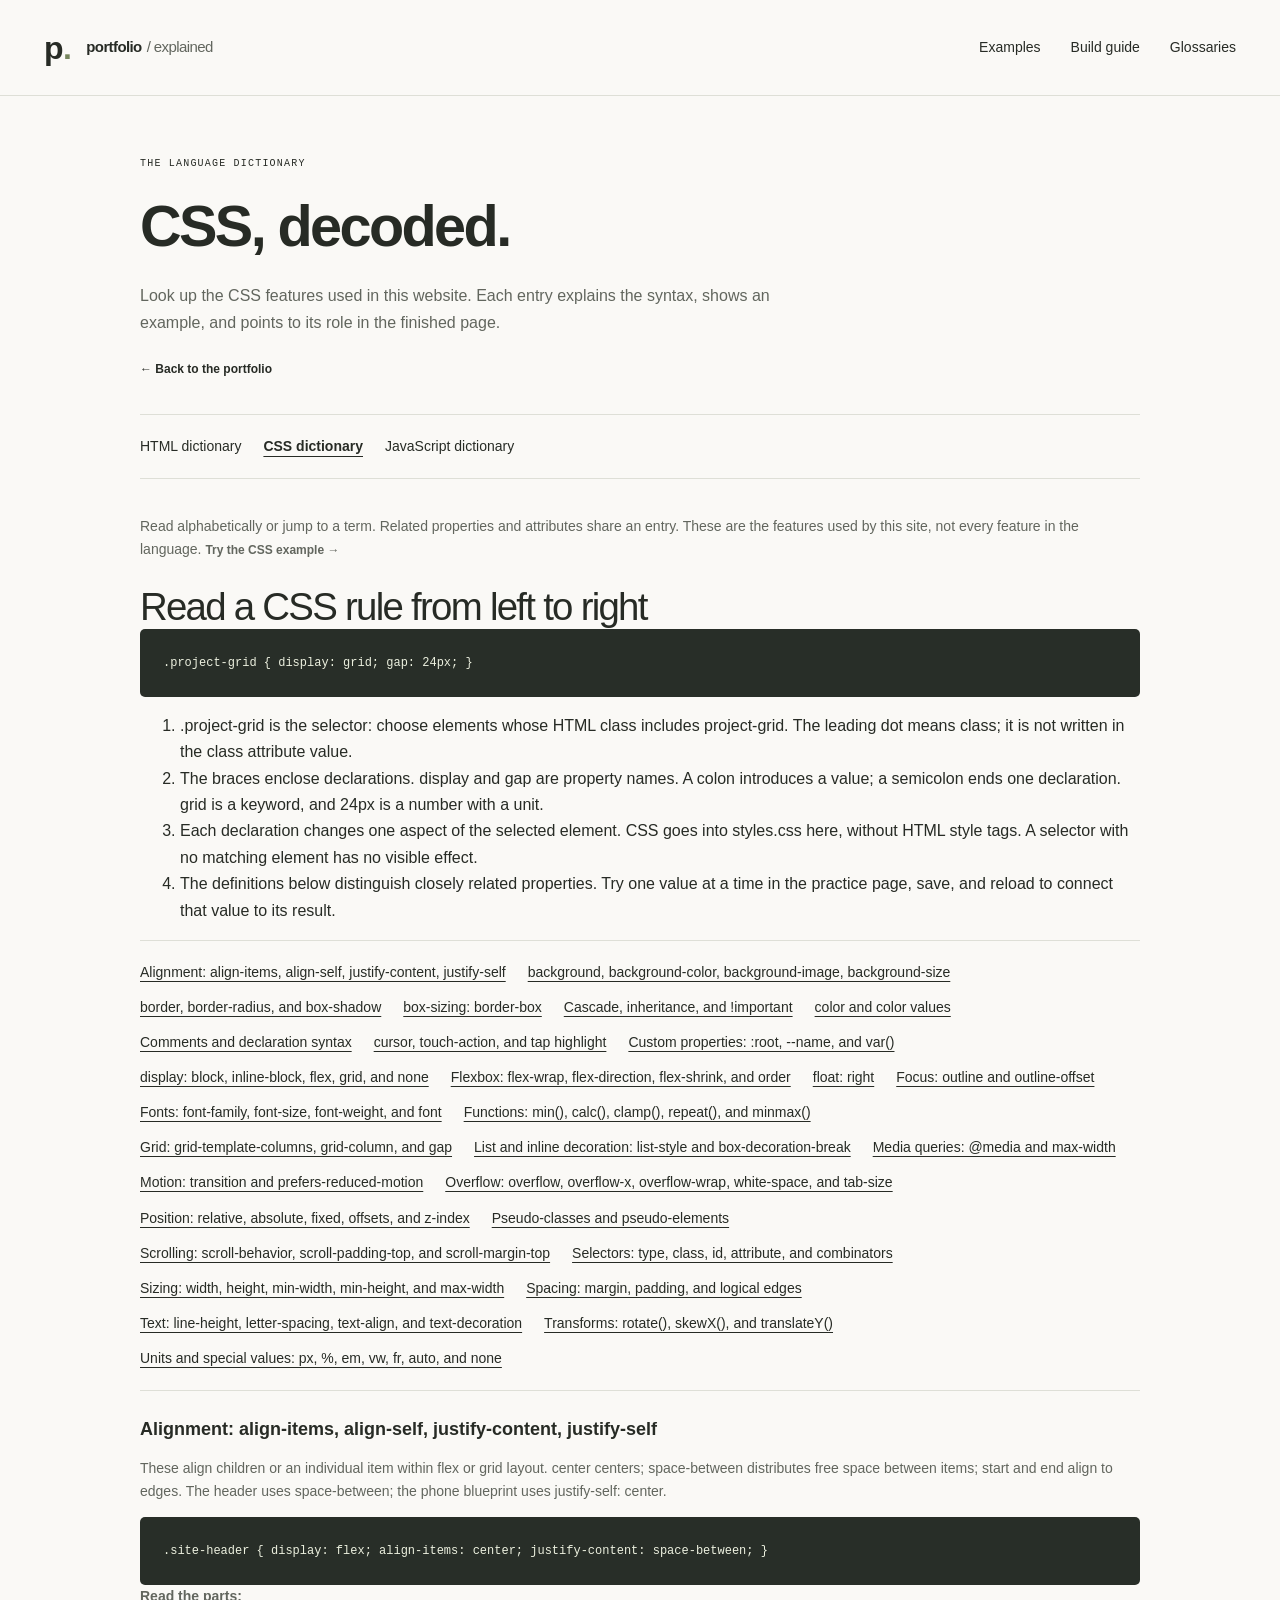
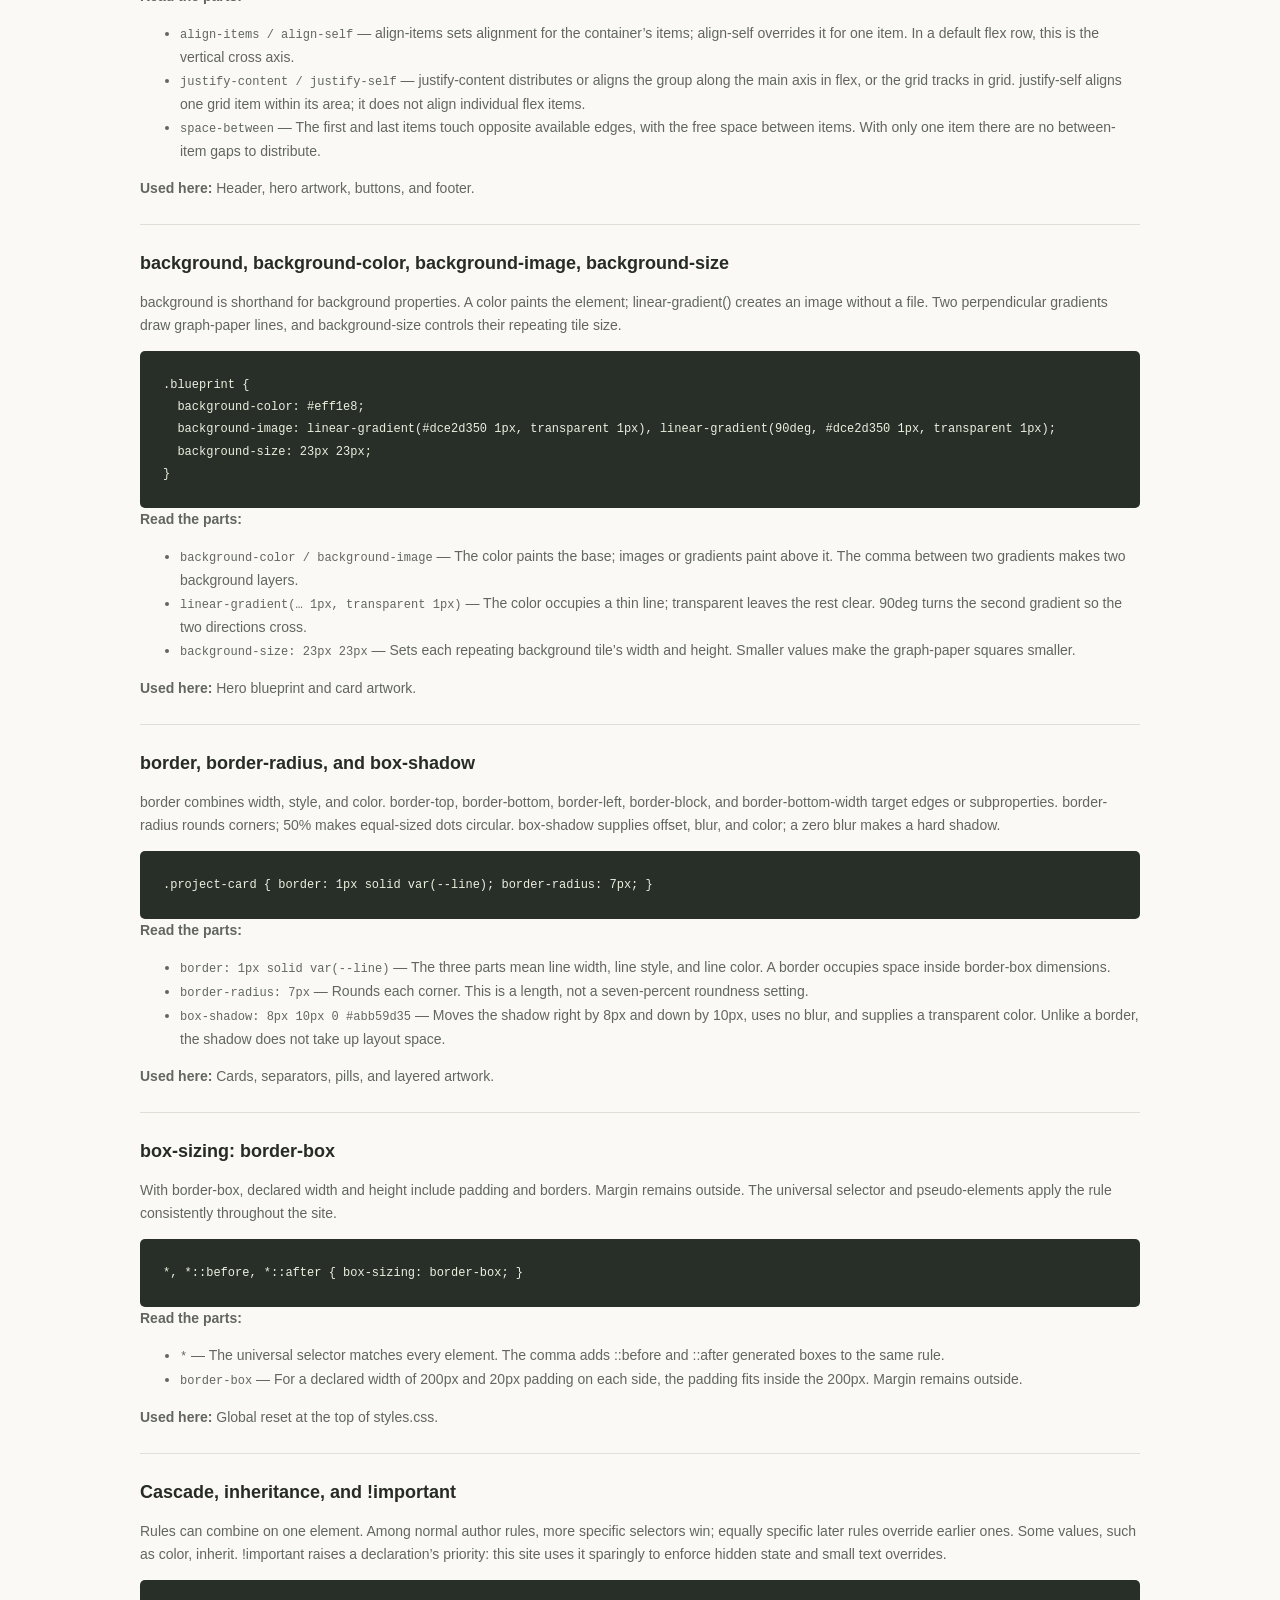
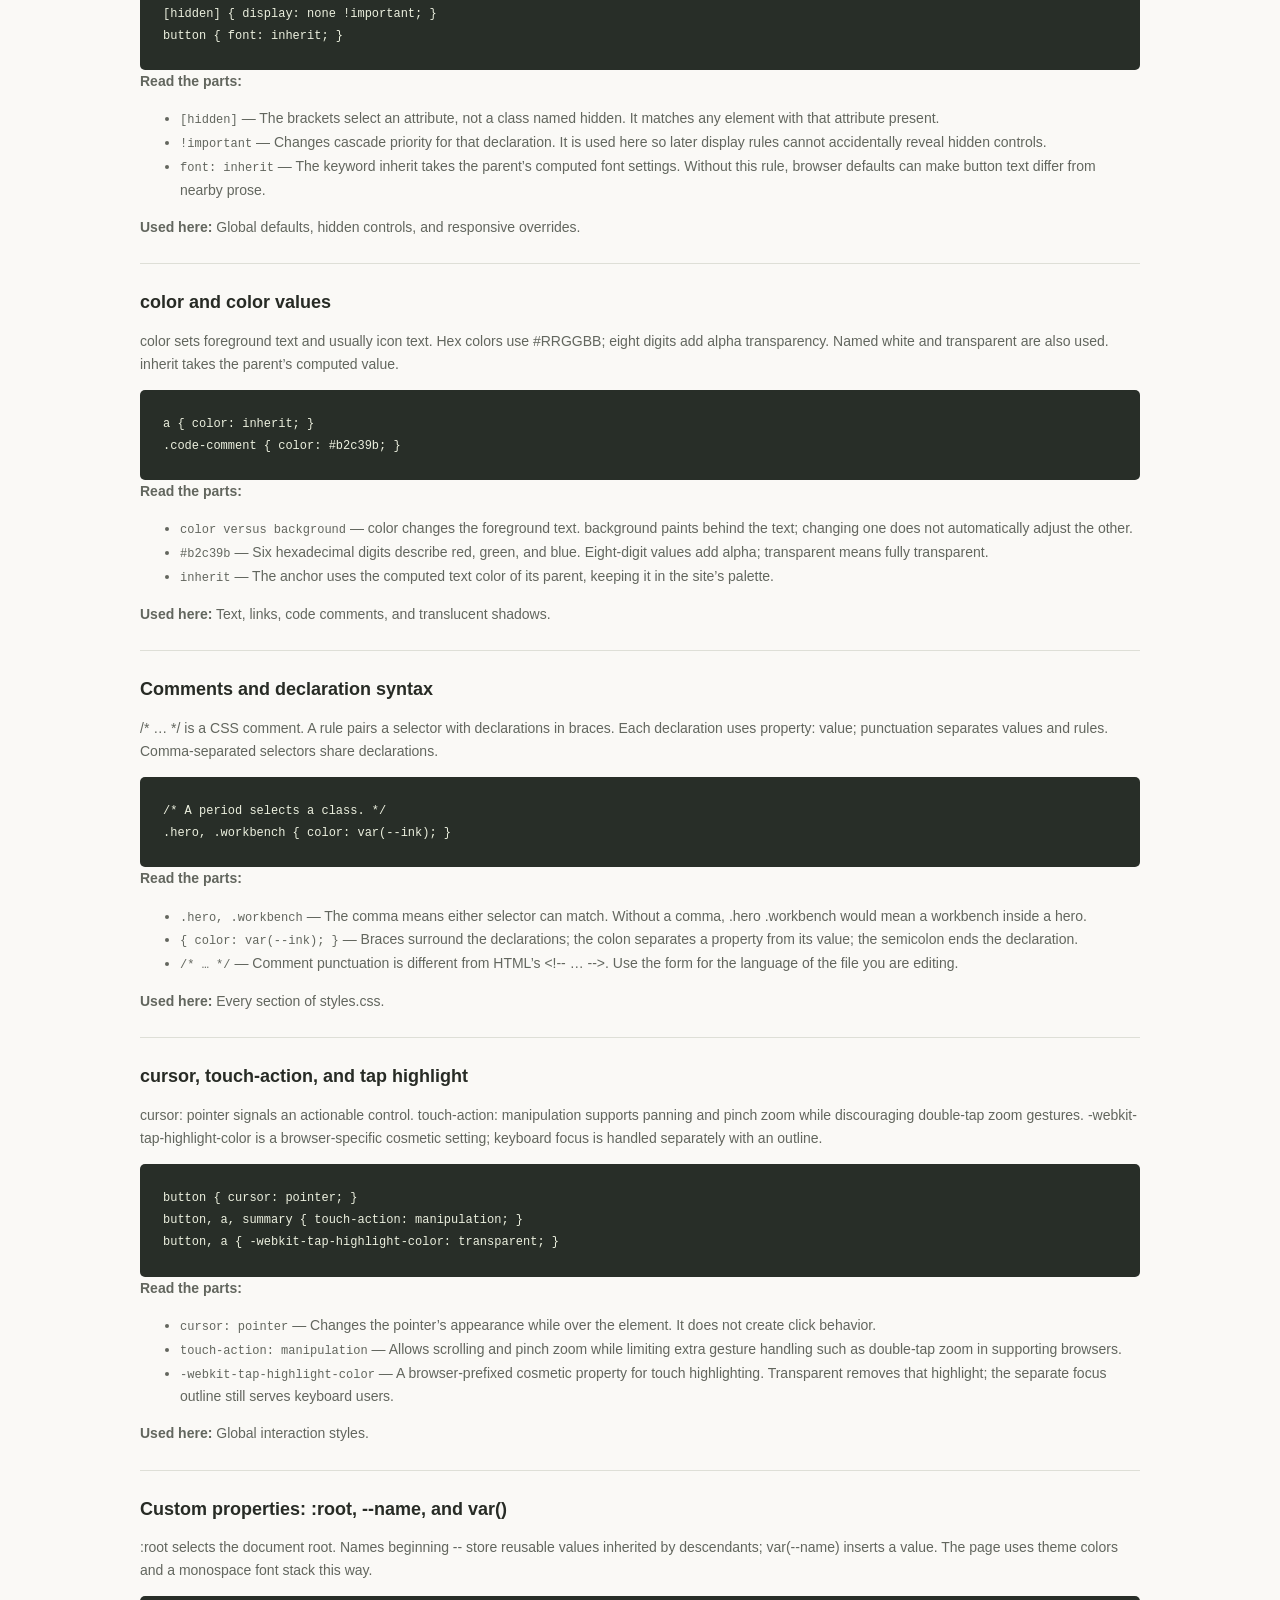
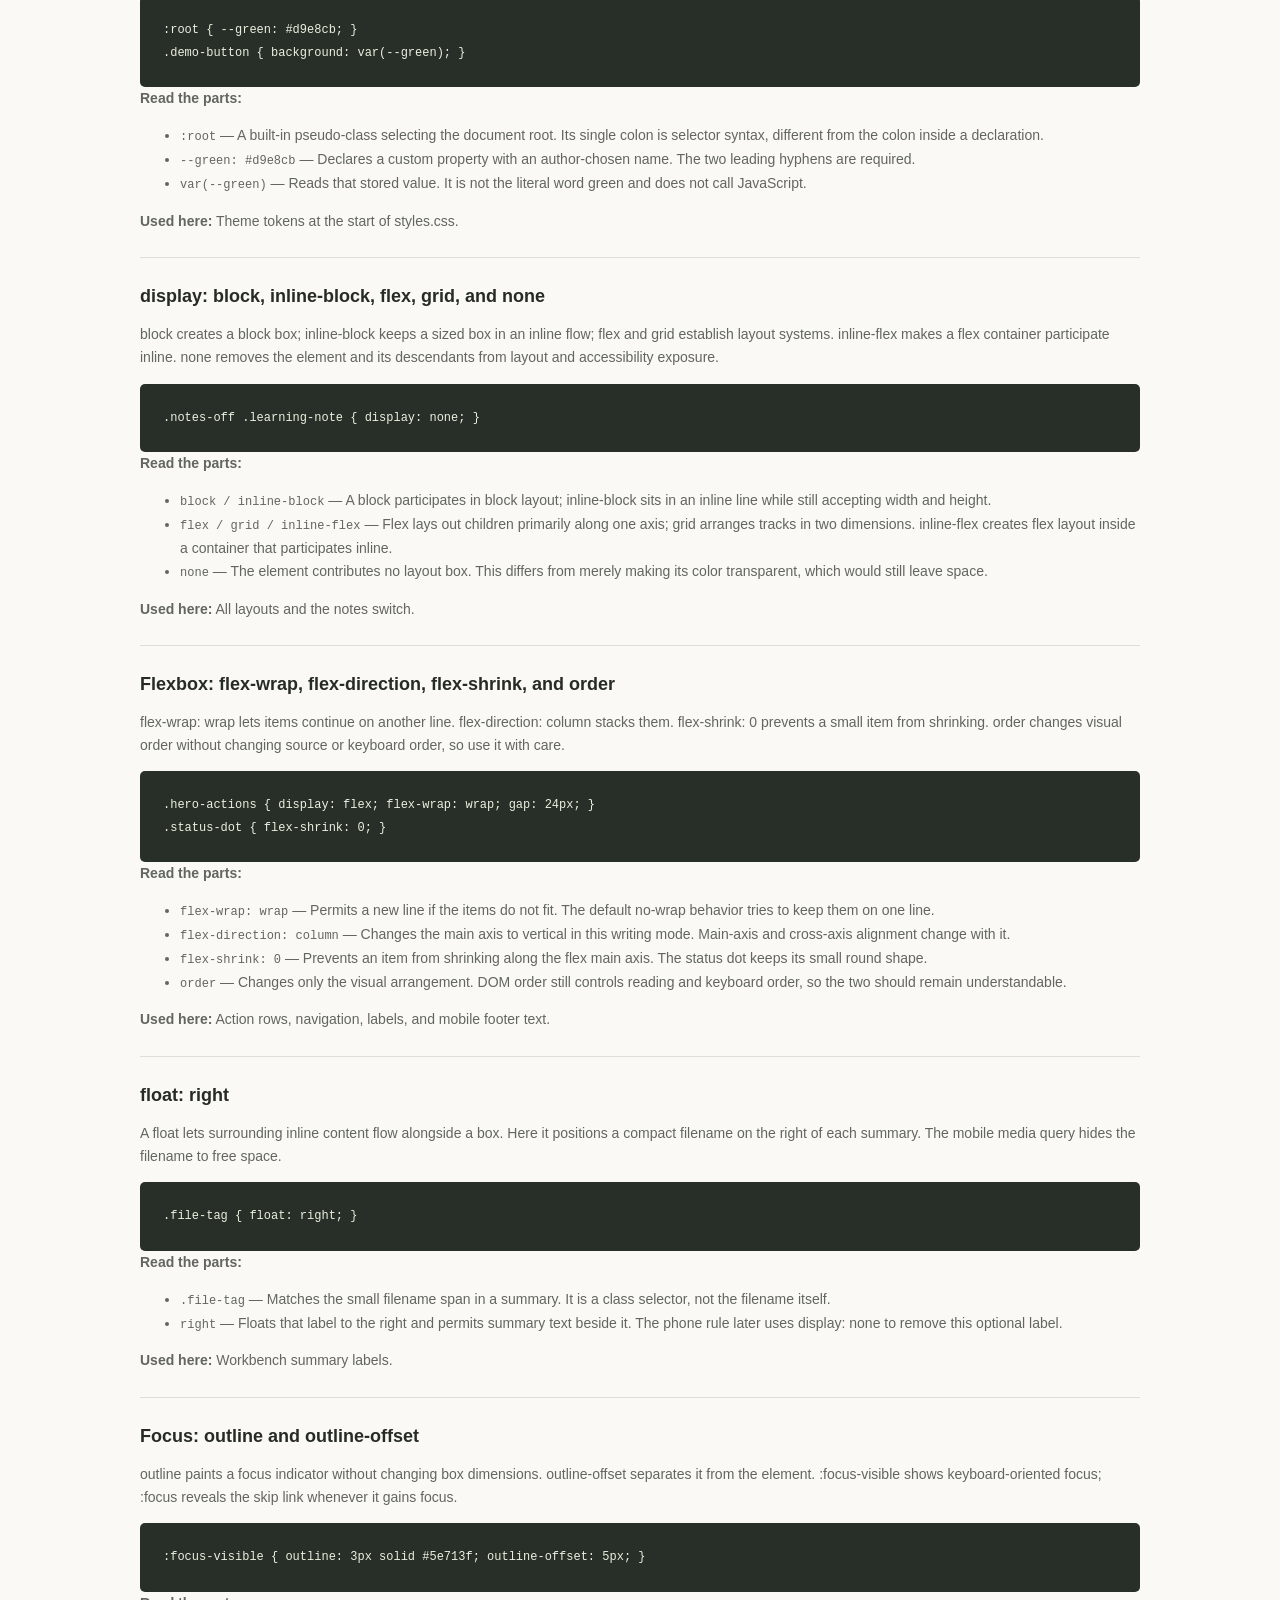
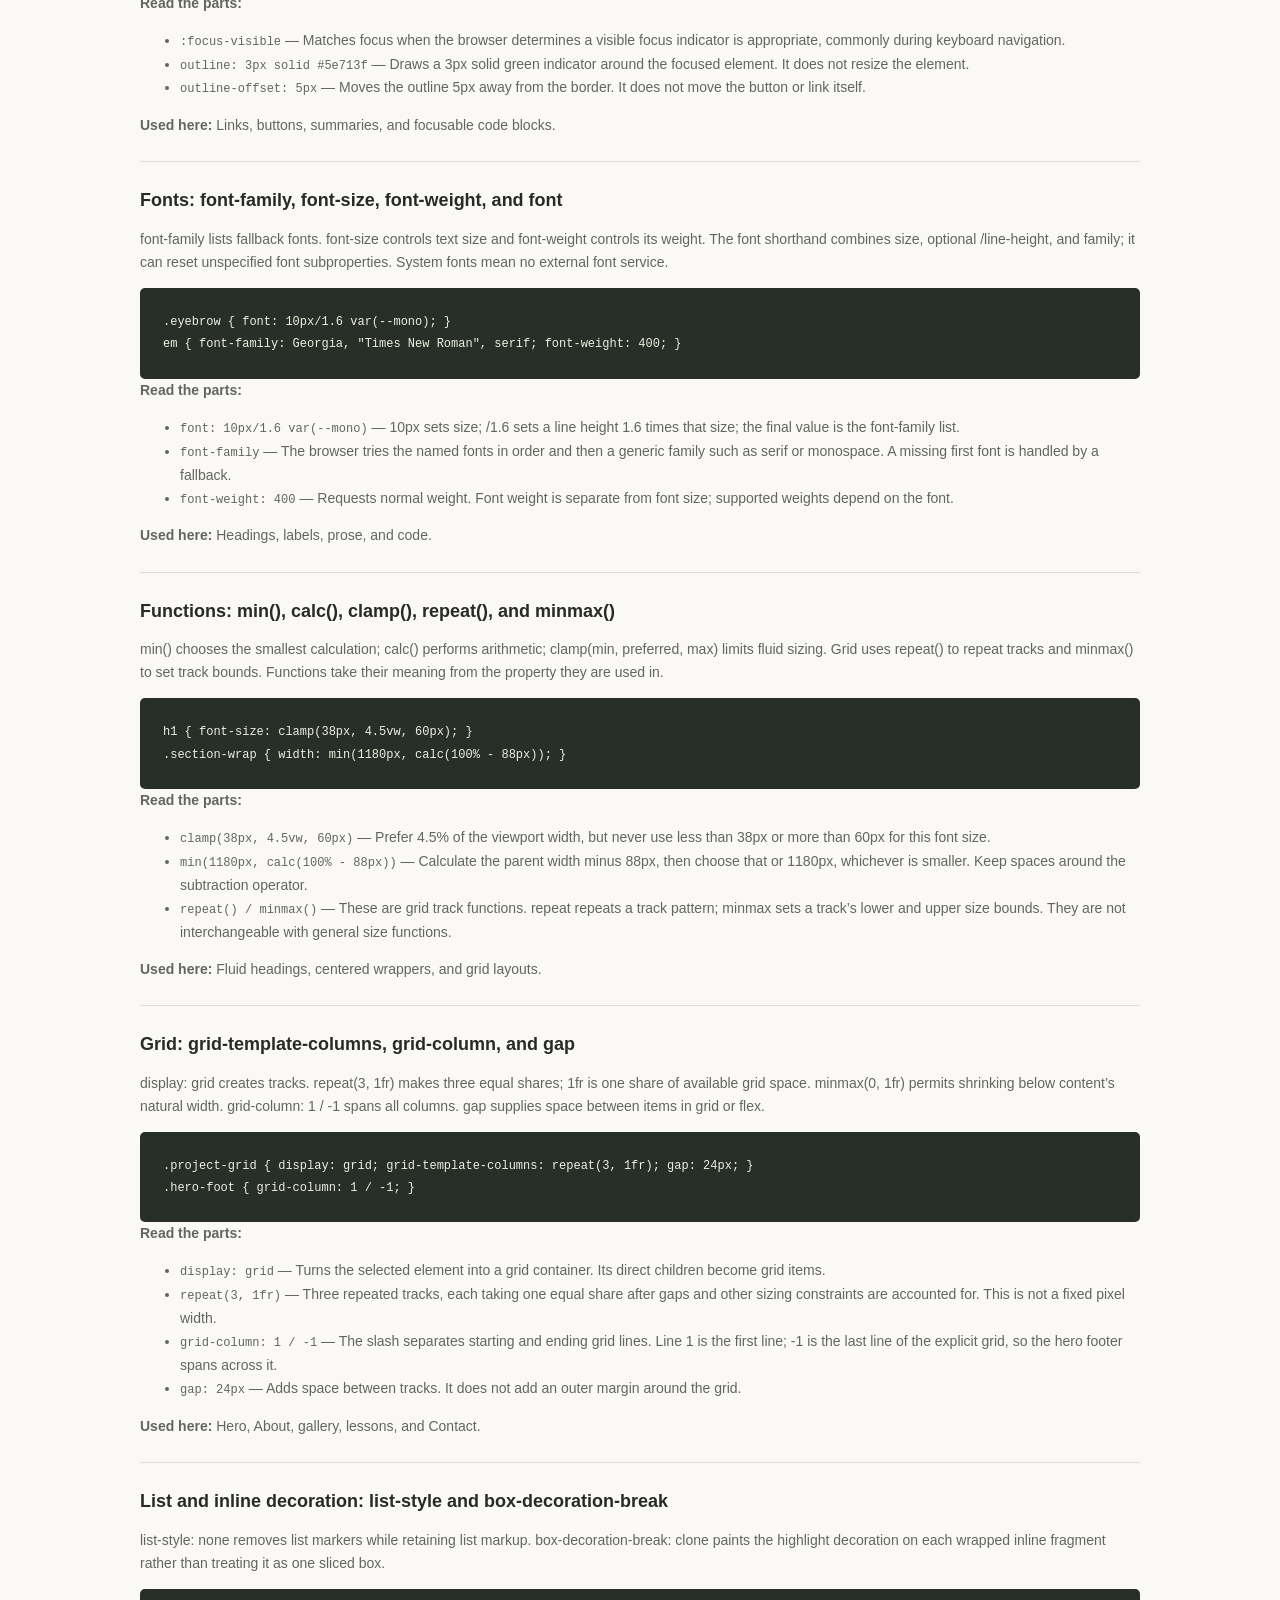
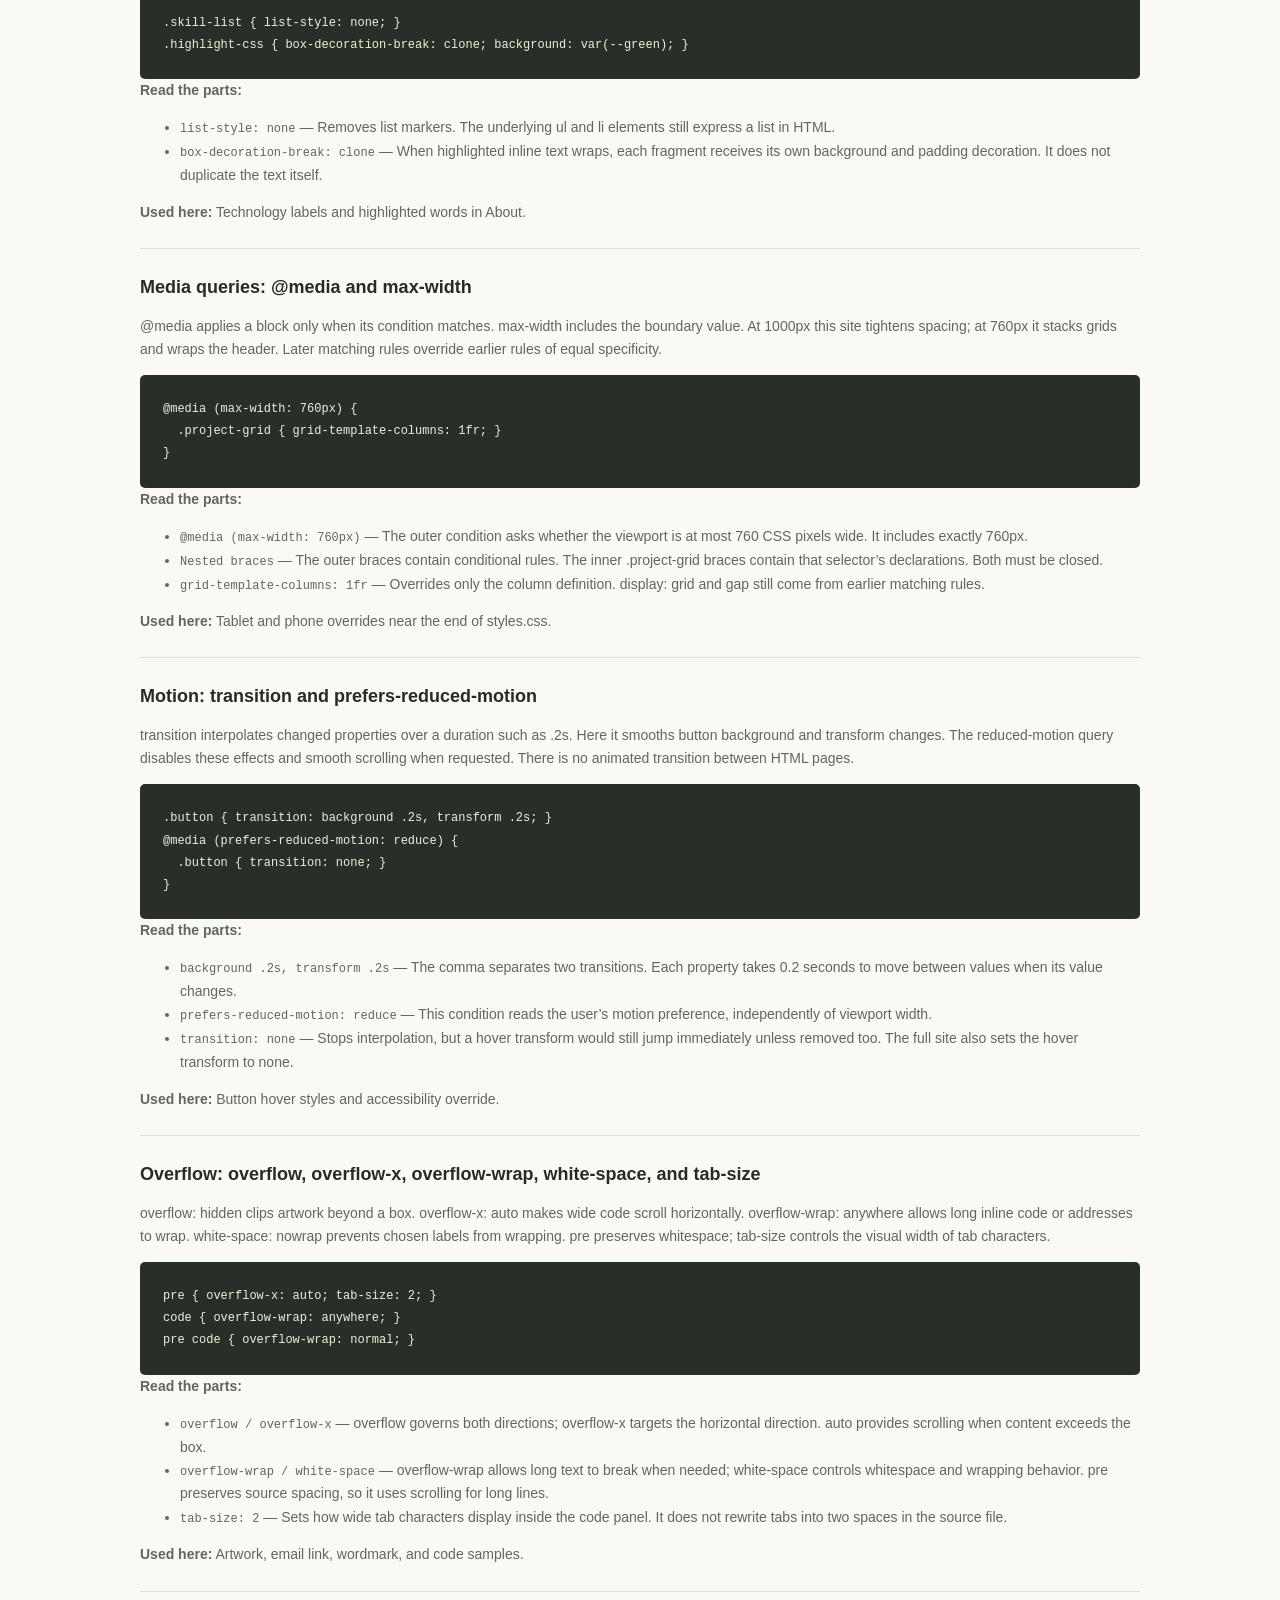
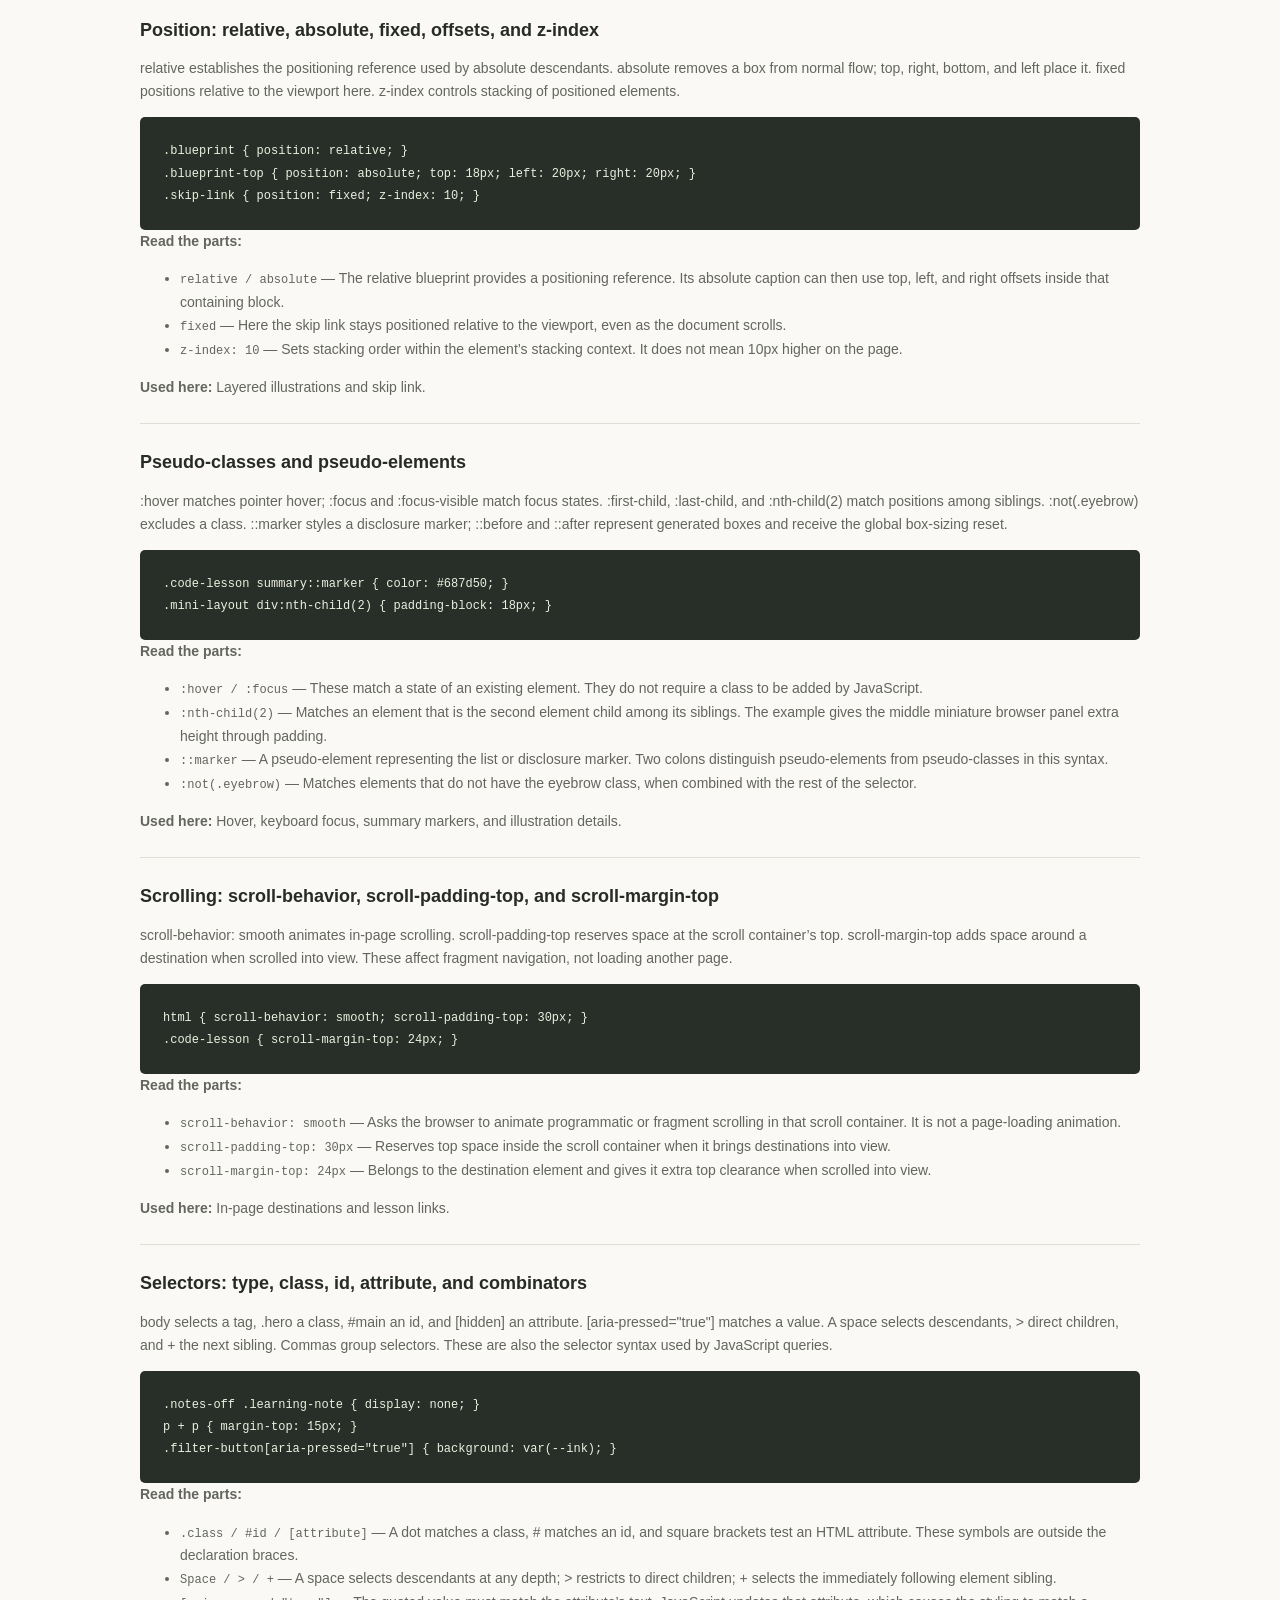
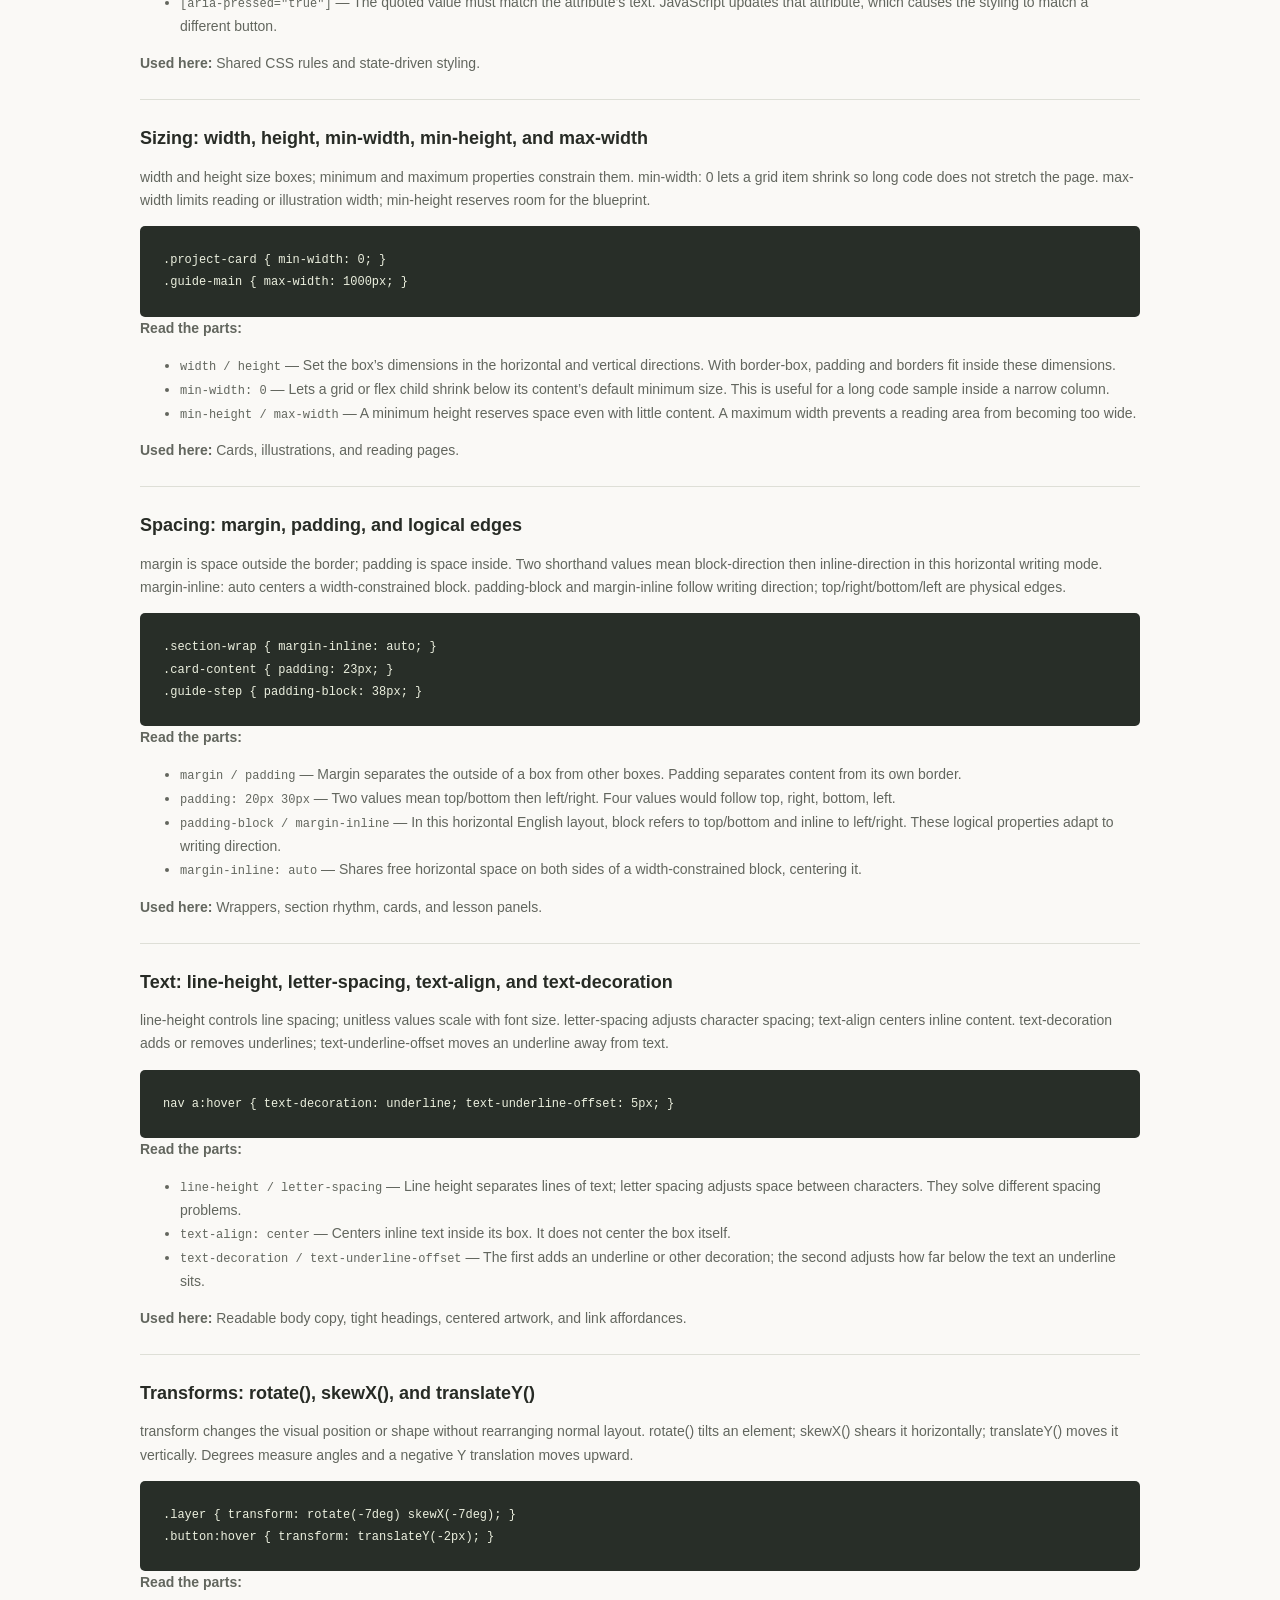
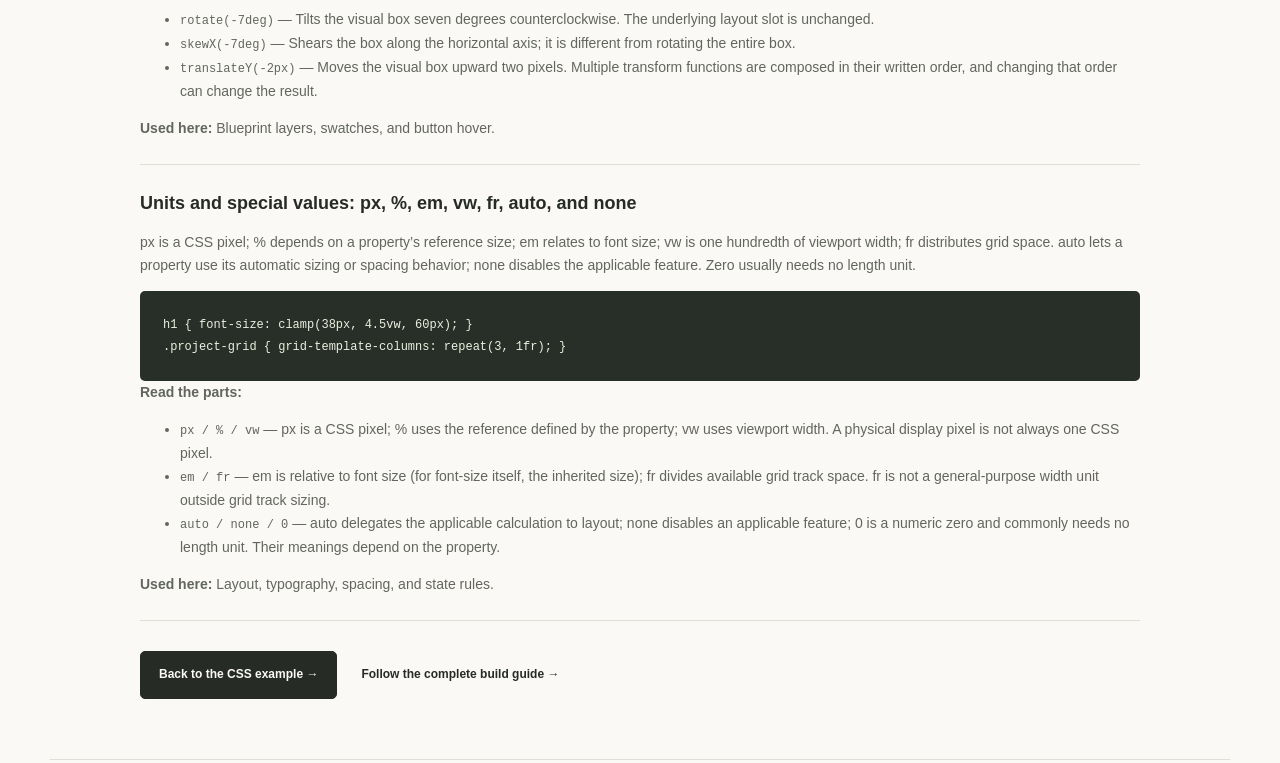
==== commit d61c83f3: "explained dictionary examples for beginners" ====
--- a/css-glossary.html
+++ b/css-glossary.html
@@ -24,70 +24,129 @@
       <a href="javascript-glossary.html">JavaScript dictionary</a>
     </nav>
     <p class="reference-intro">Read alphabetically or jump to a term. Related properties and attributes share an entry. These are the features used by this site, not every feature in the language. <a class="text-link" href="index.html#lesson-css">Try the CSS example →</a></p>
+    <aside class="edit-instructions" aria-labelledby="reading-syntax"><h2 id="reading-syntax">Read a CSS rule from left to right</h2><pre tabindex="0" aria-label="Syntax example"><code>.project-grid { display: grid; gap: 24px; }</code></pre><ol class="syntax-parts"><li>.project-grid is the selector: choose elements whose HTML class includes project-grid. The leading dot means class; it is not written in the class attribute value.</li><li>The braces enclose declarations. display and gap are property names. A colon introduces a value; a semicolon ends one declaration. grid is a keyword, and 24px is a number with a unit.</li><li>Each declaration changes one aspect of the selected element. CSS goes into styles.css here, without HTML style tags. A selector with no matching element has no visible effect.</li><li>The definitions below distinguish closely related properties. Try one value at a time in the practice page, save, and reload to connect that value to its result.</li></ol></aside>
     <nav class="topic-index" aria-label="CSS terms"><a href="#alignment">Alignment: align-items, align-self, justify-content, justify-self</a><a href="#background">background, background-color, background-image, background-size</a><a href="#borders">border, border-radius, and box-shadow</a><a href="#box">box-sizing: border-box</a><a href="#cascade">Cascade, inheritance, and !important</a><a href="#color">color and color values</a><a href="#comments">Comments and declaration syntax</a><a href="#interaction">cursor, touch-action, and tap highlight</a><a href="#custom-properties">Custom properties: :root, --name, and var()</a><a href="#display">display: block, inline-block, flex, grid, and none</a><a href="#flex">Flexbox: flex-wrap, flex-direction, flex-shrink, and order</a><a href="#float">float: right</a><a href="#focus">Focus: outline and outline-offset</a><a href="#fonts">Fonts: font-family, font-size, font-weight, and font</a><a href="#functions">Functions: min(), calc(), clamp(), repeat(), and minmax()</a><a href="#grid">Grid: grid-template-columns, grid-column, and gap</a><a href="#wrapping-decoration">List and inline decoration: list-style and box-decoration-break</a><a href="#media">Media queries: @media and max-width</a><a href="#motion">Motion: transition and prefers-reduced-motion</a><a href="#overflow">Overflow: overflow, overflow-x, overflow-wrap, white-space, and tab-size</a><a href="#position">Position: relative, absolute, fixed, offsets, and z-index</a><a href="#pseudo">Pseudo-classes and pseudo-elements</a><a href="#scroll">Scrolling: scroll-behavior, scroll-padding-top, and scroll-margin-top</a><a href="#selectors">Selectors: type, class, id, attribute, and combinators</a><a href="#sizing">Sizing: width, height, min-width, min-height, and max-width</a><a href="#spacing">Spacing: margin, padding, and logical edges</a><a href="#text">Text: line-height, letter-spacing, text-align, and text-decoration</a><a href="#transform">Transforms: rotate(), skewX(), and translateY()</a><a href="#units">Units and special values: px, %, em, vw, fr, auto, and none</a></nav>
     <!-- dl is a native description list: dt names the feature and dd defines it. -->
-    <dl class="glossary"><div class="glossary-entry" id="alignment"><dt>Alignment: align-items, align-self, justify-content, justify-self</dt><dd><p>These align children or an individual item within flex or grid layout. center centers; space-between distributes free space between items; start and end align to edges. The header uses space-between; the phone blueprint uses justify-self: center.</p><pre tabindex="0" aria-label="Code example"><code>.site-header { display: flex; align-items: center; justify-content: space-between; }</code></pre><p><strong>Used here:</strong> Header, hero artwork, buttons, and footer.</p></dd></div>
+    <dl class="glossary"><div class="glossary-entry" id="alignment"><dt>Alignment: align-items, align-self, justify-content, justify-self</dt><dd><p>These align children or an individual item within flex or grid layout. center centers; space-between distributes free space between items; start and end align to edges. The header uses space-between; the phone blueprint uses justify-self: center.</p><pre tabindex="0" aria-label="Code example"><code>.site-header { display: flex; align-items: center; justify-content: space-between; }</code></pre>
+<!-- Break down this example without requiring the reader to know its punctuation. -->
+<p><strong>Read the parts:</strong></p><ul class="syntax-parts"><li><code>align-items / align-self</code> — align-items sets alignment for the container’s items; align-self overrides it for one item. In a default flex row, this is the vertical cross axis.</li><li><code>justify-content / justify-self</code> — justify-content distributes or aligns the group along the main axis in flex, or the grid tracks in grid. justify-self aligns one grid item within its area; it does not align individual flex items.</li><li><code>space-between</code> — The first and last items touch opposite available edges, with the free space between items. With only one item there are no between-item gaps to distribute.</li></ul><p><strong>Used here:</strong> Header, hero artwork, buttons, and footer.</p></dd></div>
 <div class="glossary-entry" id="background"><dt>background, background-color, background-image, background-size</dt><dd><p>background is shorthand for background properties. A color paints the element; linear-gradient() creates an image without a file. Two perpendicular gradients draw graph-paper lines, and background-size controls their repeating tile size.</p><pre tabindex="0" aria-label="Code example"><code>.blueprint {
   background-color: #eff1e8;
   background-image: linear-gradient(#dce2d350 1px, transparent 1px), linear-gradient(90deg, #dce2d350 1px, transparent 1px);
   background-size: 23px 23px;
-}</code></pre><p><strong>Used here:</strong> Hero blueprint and card artwork.</p></dd></div>
-<div class="glossary-entry" id="borders"><dt>border, border-radius, and box-shadow</dt><dd><p>border combines width, style, and color. border-top, border-bottom, border-left, border-block, and border-bottom-width target edges or subproperties. border-radius rounds corners; 50% makes equal-sized dots circular. box-shadow supplies offset, blur, and color; a zero blur makes a hard shadow.</p><pre tabindex="0" aria-label="Code example"><code>.project-card { border: 1px solid var(--line); border-radius: 7px; }</code></pre><p><strong>Used here:</strong> Cards, separators, pills, and layered artwork.</p></dd></div>
-<div class="glossary-entry" id="box"><dt>box-sizing: border-box</dt><dd><p>With border-box, declared width and height include padding and borders. Margin remains outside. The universal selector and pseudo-elements apply the rule consistently throughout the site.</p><pre tabindex="0" aria-label="Code example"><code>*, *::before, *::after { box-sizing: border-box; }</code></pre><p><strong>Used here:</strong> Global reset at the top of styles.css.</p></dd></div>
+}</code></pre>
+<!-- Break down this example without requiring the reader to know its punctuation. -->
+<p><strong>Read the parts:</strong></p><ul class="syntax-parts"><li><code>background-color / background-image</code> — The color paints the base; images or gradients paint above it. The comma between two gradients makes two background layers.</li><li><code>linear-gradient(… 1px, transparent 1px)</code> — The color occupies a thin line; transparent leaves the rest clear. 90deg turns the second gradient so the two directions cross.</li><li><code>background-size: 23px 23px</code> — Sets each repeating background tile’s width and height. Smaller values make the graph-paper squares smaller.</li></ul><p><strong>Used here:</strong> Hero blueprint and card artwork.</p></dd></div>
+<div class="glossary-entry" id="borders"><dt>border, border-radius, and box-shadow</dt><dd><p>border combines width, style, and color. border-top, border-bottom, border-left, border-block, and border-bottom-width target edges or subproperties. border-radius rounds corners; 50% makes equal-sized dots circular. box-shadow supplies offset, blur, and color; a zero blur makes a hard shadow.</p><pre tabindex="0" aria-label="Code example"><code>.project-card { border: 1px solid var(--line); border-radius: 7px; }</code></pre>
+<!-- Break down this example without requiring the reader to know its punctuation. -->
+<p><strong>Read the parts:</strong></p><ul class="syntax-parts"><li><code>border: 1px solid var(--line)</code> — The three parts mean line width, line style, and line color. A border occupies space inside border-box dimensions.</li><li><code>border-radius: 7px</code> — Rounds each corner. This is a length, not a seven-percent roundness setting.</li><li><code>box-shadow: 8px 10px 0 #abb59d35</code> — Moves the shadow right by 8px and down by 10px, uses no blur, and supplies a transparent color. Unlike a border, the shadow does not take up layout space.</li></ul><p><strong>Used here:</strong> Cards, separators, pills, and layered artwork.</p></dd></div>
+<div class="glossary-entry" id="box"><dt>box-sizing: border-box</dt><dd><p>With border-box, declared width and height include padding and borders. Margin remains outside. The universal selector and pseudo-elements apply the rule consistently throughout the site.</p><pre tabindex="0" aria-label="Code example"><code>*, *::before, *::after { box-sizing: border-box; }</code></pre>
+<!-- Break down this example without requiring the reader to know its punctuation. -->
+<p><strong>Read the parts:</strong></p><ul class="syntax-parts"><li><code>*</code> — The universal selector matches every element. The comma adds ::before and ::after generated boxes to the same rule.</li><li><code>border-box</code> — For a declared width of 200px and 20px padding on each side, the padding fits inside the 200px. Margin remains outside.</li></ul><p><strong>Used here:</strong> Global reset at the top of styles.css.</p></dd></div>
 <div class="glossary-entry" id="cascade"><dt>Cascade, inheritance, and !important</dt><dd><p>Rules can combine on one element. Among normal author rules, more specific selectors win; equally specific later rules override earlier ones. Some values, such as color, inherit. !important raises a declaration’s priority: this site uses it sparingly to enforce hidden state and small text overrides.</p><pre tabindex="0" aria-label="Code example"><code>[hidden] { display: none !important; }
-button { font: inherit; }</code></pre><p><strong>Used here:</strong> Global defaults, hidden controls, and responsive overrides.</p></dd></div>
+button { font: inherit; }</code></pre>
+<!-- Break down this example without requiring the reader to know its punctuation. -->
+<p><strong>Read the parts:</strong></p><ul class="syntax-parts"><li><code>[hidden]</code> — The brackets select an attribute, not a class named hidden. It matches any element with that attribute present.</li><li><code>!important</code> — Changes cascade priority for that declaration. It is used here so later display rules cannot accidentally reveal hidden controls.</li><li><code>font: inherit</code> — The keyword inherit takes the parent’s computed font settings. Without this rule, browser defaults can make button text differ from nearby prose.</li></ul><p><strong>Used here:</strong> Global defaults, hidden controls, and responsive overrides.</p></dd></div>
 <div class="glossary-entry" id="color"><dt>color and color values</dt><dd><p>color sets foreground text and usually icon text. Hex colors use #RRGGBB; eight digits add alpha transparency. Named white and transparent are also used. inherit takes the parent’s computed value.</p><pre tabindex="0" aria-label="Code example"><code>a { color: inherit; }
-.code-comment { color: #b2c39b; }</code></pre><p><strong>Used here:</strong> Text, links, code comments, and translucent shadows.</p></dd></div>
+.code-comment { color: #b2c39b; }</code></pre>
+<!-- Break down this example without requiring the reader to know its punctuation. -->
+<p><strong>Read the parts:</strong></p><ul class="syntax-parts"><li><code>color versus background</code> — color changes the foreground text. background paints behind the text; changing one does not automatically adjust the other.</li><li><code>#b2c39b</code> — Six hexadecimal digits describe red, green, and blue. Eight-digit values add alpha; transparent means fully transparent.</li><li><code>inherit</code> — The anchor uses the computed text color of its parent, keeping it in the site’s palette.</li></ul><p><strong>Used here:</strong> Text, links, code comments, and translucent shadows.</p></dd></div>
 <div class="glossary-entry" id="comments"><dt>Comments and declaration syntax</dt><dd><p>/* … */ is a CSS comment. A rule pairs a selector with declarations in braces. Each declaration uses property: value; punctuation separates values and rules. Comma-separated selectors share declarations.</p><pre tabindex="0" aria-label="Code example"><code>/* A period selects a class. */
-.hero, .workbench { color: var(--ink); }</code></pre><p><strong>Used here:</strong> Every section of styles.css.</p></dd></div>
+.hero, .workbench { color: var(--ink); }</code></pre>
+<!-- Break down this example without requiring the reader to know its punctuation. -->
+<p><strong>Read the parts:</strong></p><ul class="syntax-parts"><li><code>.hero, .workbench</code> — The comma means either selector can match. Without a comma, .hero .workbench would mean a workbench inside a hero.</li><li><code>{ color: var(--ink); }</code> — Braces surround the declarations; the colon separates a property from its value; the semicolon ends the declaration.</li><li><code>/* … */</code> — Comment punctuation is different from HTML’s &lt;!-- … --&gt;. Use the form for the language of the file you are editing.</li></ul><p><strong>Used here:</strong> Every section of styles.css.</p></dd></div>
 <div class="glossary-entry" id="interaction"><dt>cursor, touch-action, and tap highlight</dt><dd><p>cursor: pointer signals an actionable control. touch-action: manipulation supports panning and pinch zoom while discouraging double-tap zoom gestures. -webkit-tap-highlight-color is a browser-specific cosmetic setting; keyboard focus is handled separately with an outline.</p><pre tabindex="0" aria-label="Code example"><code>button { cursor: pointer; }
 button, a, summary { touch-action: manipulation; }
-button, a { -webkit-tap-highlight-color: transparent; }</code></pre><p><strong>Used here:</strong> Global interaction styles.</p></dd></div>
+button, a { -webkit-tap-highlight-color: transparent; }</code></pre>
+<!-- Break down this example without requiring the reader to know its punctuation. -->
+<p><strong>Read the parts:</strong></p><ul class="syntax-parts"><li><code>cursor: pointer</code> — Changes the pointer’s appearance while over the element. It does not create click behavior.</li><li><code>touch-action: manipulation</code> — Allows scrolling and pinch zoom while limiting extra gesture handling such as double-tap zoom in supporting browsers.</li><li><code>-webkit-tap-highlight-color</code> — A browser-prefixed cosmetic property for touch highlighting. Transparent removes that highlight; the separate focus outline still serves keyboard users.</li></ul><p><strong>Used here:</strong> Global interaction styles.</p></dd></div>
 <div class="glossary-entry" id="custom-properties"><dt>Custom properties: :root, --name, and var()</dt><dd><p>:root selects the document root. Names beginning -- store reusable values inherited by descendants; var(--name) inserts a value. The page uses theme colors and a monospace font stack this way.</p><pre tabindex="0" aria-label="Code example"><code>:root { --green: #d9e8cb; }
-.demo-button { background: var(--green); }</code></pre><p><strong>Used here:</strong> Theme tokens at the start of styles.css.</p></dd></div>
-<div class="glossary-entry" id="display"><dt>display: block, inline-block, flex, grid, and none</dt><dd><p>block creates a block box; inline-block keeps a sized box in an inline flow; flex and grid establish layout systems. inline-flex makes a flex container participate inline. none removes the element and its descendants from layout and accessibility exposure.</p><pre tabindex="0" aria-label="Code example"><code>.notes-off .learning-note { display: none; }</code></pre><p><strong>Used here:</strong> All layouts and the notes switch.</p></dd></div>
+.demo-button { background: var(--green); }</code></pre>
+<!-- Break down this example without requiring the reader to know its punctuation. -->
+<p><strong>Read the parts:</strong></p><ul class="syntax-parts"><li><code>:root</code> — A built-in pseudo-class selecting the document root. Its single colon is selector syntax, different from the colon inside a declaration.</li><li><code>--green: #d9e8cb</code> — Declares a custom property with an author-chosen name. The two leading hyphens are required.</li><li><code>var(--green)</code> — Reads that stored value. It is not the literal word green and does not call JavaScript.</li></ul><p><strong>Used here:</strong> Theme tokens at the start of styles.css.</p></dd></div>
+<div class="glossary-entry" id="display"><dt>display: block, inline-block, flex, grid, and none</dt><dd><p>block creates a block box; inline-block keeps a sized box in an inline flow; flex and grid establish layout systems. inline-flex makes a flex container participate inline. none removes the element and its descendants from layout and accessibility exposure.</p><pre tabindex="0" aria-label="Code example"><code>.notes-off .learning-note { display: none; }</code></pre>
+<!-- Break down this example without requiring the reader to know its punctuation. -->
+<p><strong>Read the parts:</strong></p><ul class="syntax-parts"><li><code>block / inline-block</code> — A block participates in block layout; inline-block sits in an inline line while still accepting width and height.</li><li><code>flex / grid / inline-flex</code> — Flex lays out children primarily along one axis; grid arranges tracks in two dimensions. inline-flex creates flex layout inside a container that participates inline.</li><li><code>none</code> — The element contributes no layout box. This differs from merely making its color transparent, which would still leave space.</li></ul><p><strong>Used here:</strong> All layouts and the notes switch.</p></dd></div>
 <div class="glossary-entry" id="flex"><dt>Flexbox: flex-wrap, flex-direction, flex-shrink, and order</dt><dd><p>flex-wrap: wrap lets items continue on another line. flex-direction: column stacks them. flex-shrink: 0 prevents a small item from shrinking. order changes visual order without changing source or keyboard order, so use it with care.</p><pre tabindex="0" aria-label="Code example"><code>.hero-actions { display: flex; flex-wrap: wrap; gap: 24px; }
-.status-dot { flex-shrink: 0; }</code></pre><p><strong>Used here:</strong> Action rows, navigation, labels, and mobile footer text.</p></dd></div>
-<div class="glossary-entry" id="float"><dt>float: right</dt><dd><p>A float lets surrounding inline content flow alongside a box. Here it positions a compact filename on the right of each summary. The mobile media query hides the filename to free space.</p><pre tabindex="0" aria-label="Code example"><code>.file-tag { float: right; }</code></pre><p><strong>Used here:</strong> Workbench summary labels.</p></dd></div>
-<div class="glossary-entry" id="focus"><dt>Focus: outline and outline-offset</dt><dd><p>outline paints a focus indicator without changing box dimensions. outline-offset separates it from the element. :focus-visible shows keyboard-oriented focus; :focus reveals the skip link whenever it gains focus.</p><pre tabindex="0" aria-label="Code example"><code>:focus-visible { outline: 3px solid #5e713f; outline-offset: 5px; }</code></pre><p><strong>Used here:</strong> Links, buttons, summaries, and focusable code blocks.</p></dd></div>
+.status-dot { flex-shrink: 0; }</code></pre>
+<!-- Break down this example without requiring the reader to know its punctuation. -->
+<p><strong>Read the parts:</strong></p><ul class="syntax-parts"><li><code>flex-wrap: wrap</code> — Permits a new line if the items do not fit. The default no-wrap behavior tries to keep them on one line.</li><li><code>flex-direction: column</code> — Changes the main axis to vertical in this writing mode. Main-axis and cross-axis alignment change with it.</li><li><code>flex-shrink: 0</code> — Prevents an item from shrinking along the flex main axis. The status dot keeps its small round shape.</li><li><code>order</code> — Changes only the visual arrangement. DOM order still controls reading and keyboard order, so the two should remain understandable.</li></ul><p><strong>Used here:</strong> Action rows, navigation, labels, and mobile footer text.</p></dd></div>
+<div class="glossary-entry" id="float"><dt>float: right</dt><dd><p>A float lets surrounding inline content flow alongside a box. Here it positions a compact filename on the right of each summary. The mobile media query hides the filename to free space.</p><pre tabindex="0" aria-label="Code example"><code>.file-tag { float: right; }</code></pre>
+<!-- Break down this example without requiring the reader to know its punctuation. -->
+<p><strong>Read the parts:</strong></p><ul class="syntax-parts"><li><code>.file-tag</code> — Matches the small filename span in a summary. It is a class selector, not the filename itself.</li><li><code>right</code> — Floats that label to the right and permits summary text beside it. The phone rule later uses display: none to remove this optional label.</li></ul><p><strong>Used here:</strong> Workbench summary labels.</p></dd></div>
+<div class="glossary-entry" id="focus"><dt>Focus: outline and outline-offset</dt><dd><p>outline paints a focus indicator without changing box dimensions. outline-offset separates it from the element. :focus-visible shows keyboard-oriented focus; :focus reveals the skip link whenever it gains focus.</p><pre tabindex="0" aria-label="Code example"><code>:focus-visible { outline: 3px solid #5e713f; outline-offset: 5px; }</code></pre>
+<!-- Break down this example without requiring the reader to know its punctuation. -->
+<p><strong>Read the parts:</strong></p><ul class="syntax-parts"><li><code>:focus-visible</code> — Matches focus when the browser determines a visible focus indicator is appropriate, commonly during keyboard navigation.</li><li><code>outline: 3px solid #5e713f</code> — Draws a 3px solid green indicator around the focused element. It does not resize the element.</li><li><code>outline-offset: 5px</code> — Moves the outline 5px away from the border. It does not move the button or link itself.</li></ul><p><strong>Used here:</strong> Links, buttons, summaries, and focusable code blocks.</p></dd></div>
 <div class="glossary-entry" id="fonts"><dt>Fonts: font-family, font-size, font-weight, and font</dt><dd><p>font-family lists fallback fonts. font-size controls text size and font-weight controls its weight. The font shorthand combines size, optional /line-height, and family; it can reset unspecified font subproperties. System fonts mean no external font service.</p><pre tabindex="0" aria-label="Code example"><code>.eyebrow { font: 10px/1.6 var(--mono); }
-em { font-family: Georgia, &quot;Times New Roman&quot;, serif; font-weight: 400; }</code></pre><p><strong>Used here:</strong> Headings, labels, prose, and code.</p></dd></div>
+em { font-family: Georgia, &quot;Times New Roman&quot;, serif; font-weight: 400; }</code></pre>
+<!-- Break down this example without requiring the reader to know its punctuation. -->
+<p><strong>Read the parts:</strong></p><ul class="syntax-parts"><li><code>font: 10px/1.6 var(--mono)</code> — 10px sets size; /1.6 sets a line height 1.6 times that size; the final value is the font-family list.</li><li><code>font-family</code> — The browser tries the named fonts in order and then a generic family such as serif or monospace. A missing first font is handled by a fallback.</li><li><code>font-weight: 400</code> — Requests normal weight. Font weight is separate from font size; supported weights depend on the font.</li></ul><p><strong>Used here:</strong> Headings, labels, prose, and code.</p></dd></div>
 <div class="glossary-entry" id="functions"><dt>Functions: min(), calc(), clamp(), repeat(), and minmax()</dt><dd><p>min() chooses the smallest calculation; calc() performs arithmetic; clamp(min, preferred, max) limits fluid sizing. Grid uses repeat() to repeat tracks and minmax() to set track bounds. Functions take their meaning from the property they are used in.</p><pre tabindex="0" aria-label="Code example"><code>h1 { font-size: clamp(38px, 4.5vw, 60px); }
-.section-wrap { width: min(1180px, calc(100% - 88px)); }</code></pre><p><strong>Used here:</strong> Fluid headings, centered wrappers, and grid layouts.</p></dd></div>
+.section-wrap { width: min(1180px, calc(100% - 88px)); }</code></pre>
+<!-- Break down this example without requiring the reader to know its punctuation. -->
+<p><strong>Read the parts:</strong></p><ul class="syntax-parts"><li><code>clamp(38px, 4.5vw, 60px)</code> — Prefer 4.5% of the viewport width, but never use less than 38px or more than 60px for this font size.</li><li><code>min(1180px, calc(100% - 88px))</code> — Calculate the parent width minus 88px, then choose that or 1180px, whichever is smaller. Keep spaces around the subtraction operator.</li><li><code>repeat() / minmax()</code> — These are grid track functions. repeat repeats a track pattern; minmax sets a track’s lower and upper size bounds. They are not interchangeable with general size functions.</li></ul><p><strong>Used here:</strong> Fluid headings, centered wrappers, and grid layouts.</p></dd></div>
 <div class="glossary-entry" id="grid"><dt>Grid: grid-template-columns, grid-column, and gap</dt><dd><p>display: grid creates tracks. repeat(3, 1fr) makes three equal shares; 1fr is one share of available grid space. minmax(0, 1fr) permits shrinking below content’s natural width. grid-column: 1 / -1 spans all columns. gap supplies space between items in grid or flex.</p><pre tabindex="0" aria-label="Code example"><code>.project-grid { display: grid; grid-template-columns: repeat(3, 1fr); gap: 24px; }
-.hero-foot { grid-column: 1 / -1; }</code></pre><p><strong>Used here:</strong> Hero, About, gallery, lessons, and Contact.</p></dd></div>
+.hero-foot { grid-column: 1 / -1; }</code></pre>
+<!-- Break down this example without requiring the reader to know its punctuation. -->
+<p><strong>Read the parts:</strong></p><ul class="syntax-parts"><li><code>display: grid</code> — Turns the selected element into a grid container. Its direct children become grid items.</li><li><code>repeat(3, 1fr)</code> — Three repeated tracks, each taking one equal share after gaps and other sizing constraints are accounted for. This is not a fixed pixel width.</li><li><code>grid-column: 1 / -1</code> — The slash separates starting and ending grid lines. Line 1 is the first line; -1 is the last line of the explicit grid, so the hero footer spans across it.</li><li><code>gap: 24px</code> — Adds space between tracks. It does not add an outer margin around the grid.</li></ul><p><strong>Used here:</strong> Hero, About, gallery, lessons, and Contact.</p></dd></div>
 <div class="glossary-entry" id="wrapping-decoration"><dt>List and inline decoration: list-style and box-decoration-break</dt><dd><p>list-style: none removes list markers while retaining list markup. box-decoration-break: clone paints the highlight decoration on each wrapped inline fragment rather than treating it as one sliced box.</p><pre tabindex="0" aria-label="Code example"><code>.skill-list { list-style: none; }
-.highlight-css { box-decoration-break: clone; background: var(--green); }</code></pre><p><strong>Used here:</strong> Technology labels and highlighted words in About.</p></dd></div>
+.highlight-css { box-decoration-break: clone; background: var(--green); }</code></pre>
+<!-- Break down this example without requiring the reader to know its punctuation. -->
+<p><strong>Read the parts:</strong></p><ul class="syntax-parts"><li><code>list-style: none</code> — Removes list markers. The underlying ul and li elements still express a list in HTML.</li><li><code>box-decoration-break: clone</code> — When highlighted inline text wraps, each fragment receives its own background and padding decoration. It does not duplicate the text itself.</li></ul><p><strong>Used here:</strong> Technology labels and highlighted words in About.</p></dd></div>
 <div class="glossary-entry" id="media"><dt>Media queries: @media and max-width</dt><dd><p>@media applies a block only when its condition matches. max-width includes the boundary value. At 1000px this site tightens spacing; at 760px it stacks grids and wraps the header. Later matching rules override earlier rules of equal specificity.</p><pre tabindex="0" aria-label="Code example"><code>@media (max-width: 760px) {
   .project-grid { grid-template-columns: 1fr; }
-}</code></pre><p><strong>Used here:</strong> Tablet and phone overrides near the end of styles.css.</p></dd></div>
+}</code></pre>
+<!-- Break down this example without requiring the reader to know its punctuation. -->
+<p><strong>Read the parts:</strong></p><ul class="syntax-parts"><li><code>@media (max-width: 760px)</code> — The outer condition asks whether the viewport is at most 760 CSS pixels wide. It includes exactly 760px.</li><li><code>Nested braces</code> — The outer braces contain conditional rules. The inner .project-grid braces contain that selector’s declarations. Both must be closed.</li><li><code>grid-template-columns: 1fr</code> — Overrides only the column definition. display: grid and gap still come from earlier matching rules.</li></ul><p><strong>Used here:</strong> Tablet and phone overrides near the end of styles.css.</p></dd></div>
 <div class="glossary-entry" id="motion"><dt>Motion: transition and prefers-reduced-motion</dt><dd><p>transition interpolates changed properties over a duration such as .2s. Here it smooths button background and transform changes. The reduced-motion query disables these effects and smooth scrolling when requested. There is no animated transition between HTML pages.</p><pre tabindex="0" aria-label="Code example"><code>.button { transition: background .2s, transform .2s; }
 @media (prefers-reduced-motion: reduce) {
   .button { transition: none; }
-}</code></pre><p><strong>Used here:</strong> Button hover styles and accessibility override.</p></dd></div>
+}</code></pre>
+<!-- Break down this example without requiring the reader to know its punctuation. -->
+<p><strong>Read the parts:</strong></p><ul class="syntax-parts"><li><code>background .2s, transform .2s</code> — The comma separates two transitions. Each property takes 0.2 seconds to move between values when its value changes.</li><li><code>prefers-reduced-motion: reduce</code> — This condition reads the user’s motion preference, independently of viewport width.</li><li><code>transition: none</code> — Stops interpolation, but a hover transform would still jump immediately unless removed too. The full site also sets the hover transform to none.</li></ul><p><strong>Used here:</strong> Button hover styles and accessibility override.</p></dd></div>
 <div class="glossary-entry" id="overflow"><dt>Overflow: overflow, overflow-x, overflow-wrap, white-space, and tab-size</dt><dd><p>overflow: hidden clips artwork beyond a box. overflow-x: auto makes wide code scroll horizontally. overflow-wrap: anywhere allows long inline code or addresses to wrap. white-space: nowrap prevents chosen labels from wrapping. pre preserves whitespace; tab-size controls the visual width of tab characters.</p><pre tabindex="0" aria-label="Code example"><code>pre { overflow-x: auto; tab-size: 2; }
 code { overflow-wrap: anywhere; }
-pre code { overflow-wrap: normal; }</code></pre><p><strong>Used here:</strong> Artwork, email link, wordmark, and code samples.</p></dd></div>
+pre code { overflow-wrap: normal; }</code></pre>
+<!-- Break down this example without requiring the reader to know its punctuation. -->
+<p><strong>Read the parts:</strong></p><ul class="syntax-parts"><li><code>overflow / overflow-x</code> — overflow governs both directions; overflow-x targets the horizontal direction. auto provides scrolling when content exceeds the box.</li><li><code>overflow-wrap / white-space</code> — overflow-wrap allows long text to break when needed; white-space controls whitespace and wrapping behavior. pre preserves source spacing, so it uses scrolling for long lines.</li><li><code>tab-size: 2</code> — Sets how wide tab characters display inside the code panel. It does not rewrite tabs into two spaces in the source file.</li></ul><p><strong>Used here:</strong> Artwork, email link, wordmark, and code samples.</p></dd></div>
 <div class="glossary-entry" id="position"><dt>Position: relative, absolute, fixed, offsets, and z-index</dt><dd><p>relative establishes the positioning reference used by absolute descendants. absolute removes a box from normal flow; top, right, bottom, and left place it. fixed positions relative to the viewport here. z-index controls stacking of positioned elements.</p><pre tabindex="0" aria-label="Code example"><code>.blueprint { position: relative; }
 .blueprint-top { position: absolute; top: 18px; left: 20px; right: 20px; }
-.skip-link { position: fixed; z-index: 10; }</code></pre><p><strong>Used here:</strong> Layered illustrations and skip link.</p></dd></div>
+.skip-link { position: fixed; z-index: 10; }</code></pre>
+<!-- Break down this example without requiring the reader to know its punctuation. -->
+<p><strong>Read the parts:</strong></p><ul class="syntax-parts"><li><code>relative / absolute</code> — The relative blueprint provides a positioning reference. Its absolute caption can then use top, left, and right offsets inside that containing block.</li><li><code>fixed</code> — Here the skip link stays positioned relative to the viewport, even as the document scrolls.</li><li><code>z-index: 10</code> — Sets stacking order within the element’s stacking context. It does not mean 10px higher on the page.</li></ul><p><strong>Used here:</strong> Layered illustrations and skip link.</p></dd></div>
 <div class="glossary-entry" id="pseudo"><dt>Pseudo-classes and pseudo-elements</dt><dd><p>:hover matches pointer hover; :focus and :focus-visible match focus states. :first-child, :last-child, and :nth-child(2) match positions among siblings. :not(.eyebrow) excludes a class. ::marker styles a disclosure marker; ::before and ::after represent generated boxes and receive the global box-sizing reset.</p><pre tabindex="0" aria-label="Code example"><code>.code-lesson summary::marker { color: #687d50; }
-.mini-layout div:nth-child(2) { padding-block: 18px; }</code></pre><p><strong>Used here:</strong> Hover, keyboard focus, summary markers, and illustration details.</p></dd></div>
+.mini-layout div:nth-child(2) { padding-block: 18px; }</code></pre>
+<!-- Break down this example without requiring the reader to know its punctuation. -->
+<p><strong>Read the parts:</strong></p><ul class="syntax-parts"><li><code>:hover / :focus</code> — These match a state of an existing element. They do not require a class to be added by JavaScript.</li><li><code>:nth-child(2)</code> — Matches an element that is the second element child among its siblings. The example gives the middle miniature browser panel extra height through padding.</li><li><code>::marker</code> — A pseudo-element representing the list or disclosure marker. Two colons distinguish pseudo-elements from pseudo-classes in this syntax.</li><li><code>:not(.eyebrow)</code> — Matches elements that do not have the eyebrow class, when combined with the rest of the selector.</li></ul><p><strong>Used here:</strong> Hover, keyboard focus, summary markers, and illustration details.</p></dd></div>
 <div class="glossary-entry" id="scroll"><dt>Scrolling: scroll-behavior, scroll-padding-top, and scroll-margin-top</dt><dd><p>scroll-behavior: smooth animates in-page scrolling. scroll-padding-top reserves space at the scroll container’s top. scroll-margin-top adds space around a destination when scrolled into view. These affect fragment navigation, not loading another page.</p><pre tabindex="0" aria-label="Code example"><code>html { scroll-behavior: smooth; scroll-padding-top: 30px; }
-.code-lesson { scroll-margin-top: 24px; }</code></pre><p><strong>Used here:</strong> In-page destinations and lesson links.</p></dd></div>
+.code-lesson { scroll-margin-top: 24px; }</code></pre>
+<!-- Break down this example without requiring the reader to know its punctuation. -->
+<p><strong>Read the parts:</strong></p><ul class="syntax-parts"><li><code>scroll-behavior: smooth</code> — Asks the browser to animate programmatic or fragment scrolling in that scroll container. It is not a page-loading animation.</li><li><code>scroll-padding-top: 30px</code> — Reserves top space inside the scroll container when it brings destinations into view.</li><li><code>scroll-margin-top: 24px</code> — Belongs to the destination element and gives it extra top clearance when scrolled into view.</li></ul><p><strong>Used here:</strong> In-page destinations and lesson links.</p></dd></div>
 <div class="glossary-entry" id="selectors"><dt>Selectors: type, class, id, attribute, and combinators</dt><dd><p>body selects a tag, .hero a class, #main an id, and [hidden] an attribute. [aria-pressed=&quot;true&quot;] matches a value. A space selects descendants, &gt; direct children, and + the next sibling. Commas group selectors. These are also the selector syntax used by JavaScript queries.</p><pre tabindex="0" aria-label="Code example"><code>.notes-off .learning-note { display: none; }
 p + p { margin-top: 15px; }
-.filter-button[aria-pressed=&quot;true&quot;] { background: var(--ink); }</code></pre><p><strong>Used here:</strong> Shared CSS rules and state-driven styling.</p></dd></div>
+.filter-button[aria-pressed=&quot;true&quot;] { background: var(--ink); }</code></pre>
+<!-- Break down this example without requiring the reader to know its punctuation. -->
+<p><strong>Read the parts:</strong></p><ul class="syntax-parts"><li><code>.class / #id / [attribute]</code> — A dot matches a class, # matches an id, and square brackets test an HTML attribute. These symbols are outside the declaration braces.</li><li><code>Space / &gt; / +</code> — A space selects descendants at any depth; &gt; restricts to direct children; + selects the immediately following element sibling.</li><li><code>[aria-pressed=&quot;true&quot;]</code> — The quoted value must match the attribute’s text. JavaScript updates that attribute, which causes the styling to match a different button.</li></ul><p><strong>Used here:</strong> Shared CSS rules and state-driven styling.</p></dd></div>
 <div class="glossary-entry" id="sizing"><dt>Sizing: width, height, min-width, min-height, and max-width</dt><dd><p>width and height size boxes; minimum and maximum properties constrain them. min-width: 0 lets a grid item shrink so long code does not stretch the page. max-width limits reading or illustration width; min-height reserves room for the blueprint.</p><pre tabindex="0" aria-label="Code example"><code>.project-card { min-width: 0; }
-.guide-main { max-width: 1000px; }</code></pre><p><strong>Used here:</strong> Cards, illustrations, and reading pages.</p></dd></div>
+.guide-main { max-width: 1000px; }</code></pre>
+<!-- Break down this example without requiring the reader to know its punctuation. -->
+<p><strong>Read the parts:</strong></p><ul class="syntax-parts"><li><code>width / height</code> — Set the box’s dimensions in the horizontal and vertical directions. With border-box, padding and borders fit inside these dimensions.</li><li><code>min-width: 0</code> — Lets a grid or flex child shrink below its content’s default minimum size. This is useful for a long code sample inside a narrow column.</li><li><code>min-height / max-width</code> — A minimum height reserves space even with little content. A maximum width prevents a reading area from becoming too wide.</li></ul><p><strong>Used here:</strong> Cards, illustrations, and reading pages.</p></dd></div>
 <div class="glossary-entry" id="spacing"><dt>Spacing: margin, padding, and logical edges</dt><dd><p>margin is space outside the border; padding is space inside. Two shorthand values mean block-direction then inline-direction in this horizontal writing mode. margin-inline: auto centers a width-constrained block. padding-block and margin-inline follow writing direction; top/right/bottom/left are physical edges.</p><pre tabindex="0" aria-label="Code example"><code>.section-wrap { margin-inline: auto; }
 .card-content { padding: 23px; }
-.guide-step { padding-block: 38px; }</code></pre><p><strong>Used here:</strong> Wrappers, section rhythm, cards, and lesson panels.</p></dd></div>
-<div class="glossary-entry" id="text"><dt>Text: line-height, letter-spacing, text-align, and text-decoration</dt><dd><p>line-height controls line spacing; unitless values scale with font size. letter-spacing adjusts character spacing; text-align centers inline content. text-decoration adds or removes underlines; text-underline-offset moves an underline away from text.</p><pre tabindex="0" aria-label="Code example"><code>nav a:hover { text-decoration: underline; text-underline-offset: 5px; }</code></pre><p><strong>Used here:</strong> Readable body copy, tight headings, centered artwork, and link affordances.</p></dd></div>
+.guide-step { padding-block: 38px; }</code></pre>
+<!-- Break down this example without requiring the reader to know its punctuation. -->
+<p><strong>Read the parts:</strong></p><ul class="syntax-parts"><li><code>margin / padding</code> — Margin separates the outside of a box from other boxes. Padding separates content from its own border.</li><li><code>padding: 20px 30px</code> — Two values mean top/bottom then left/right. Four values would follow top, right, bottom, left.</li><li><code>padding-block / margin-inline</code> — In this horizontal English layout, block refers to top/bottom and inline to left/right. These logical properties adapt to writing direction.</li><li><code>margin-inline: auto</code> — Shares free horizontal space on both sides of a width-constrained block, centering it.</li></ul><p><strong>Used here:</strong> Wrappers, section rhythm, cards, and lesson panels.</p></dd></div>
+<div class="glossary-entry" id="text"><dt>Text: line-height, letter-spacing, text-align, and text-decoration</dt><dd><p>line-height controls line spacing; unitless values scale with font size. letter-spacing adjusts character spacing; text-align centers inline content. text-decoration adds or removes underlines; text-underline-offset moves an underline away from text.</p><pre tabindex="0" aria-label="Code example"><code>nav a:hover { text-decoration: underline; text-underline-offset: 5px; }</code></pre>
+<!-- Break down this example without requiring the reader to know its punctuation. -->
+<p><strong>Read the parts:</strong></p><ul class="syntax-parts"><li><code>line-height / letter-spacing</code> — Line height separates lines of text; letter spacing adjusts space between characters. They solve different spacing problems.</li><li><code>text-align: center</code> — Centers inline text inside its box. It does not center the box itself.</li><li><code>text-decoration / text-underline-offset</code> — The first adds an underline or other decoration; the second adjusts how far below the text an underline sits.</li></ul><p><strong>Used here:</strong> Readable body copy, tight headings, centered artwork, and link affordances.</p></dd></div>
 <div class="glossary-entry" id="transform"><dt>Transforms: rotate(), skewX(), and translateY()</dt><dd><p>transform changes the visual position or shape without rearranging normal layout. rotate() tilts an element; skewX() shears it horizontally; translateY() moves it vertically. Degrees measure angles and a negative Y translation moves upward.</p><pre tabindex="0" aria-label="Code example"><code>.layer { transform: rotate(-7deg) skewX(-7deg); }
-.button:hover { transform: translateY(-2px); }</code></pre><p><strong>Used here:</strong> Blueprint layers, swatches, and button hover.</p></dd></div>
+.button:hover { transform: translateY(-2px); }</code></pre>
+<!-- Break down this example without requiring the reader to know its punctuation. -->
+<p><strong>Read the parts:</strong></p><ul class="syntax-parts"><li><code>rotate(-7deg)</code> — Tilts the visual box seven degrees counterclockwise. The underlying layout slot is unchanged.</li><li><code>skewX(-7deg)</code> — Shears the box along the horizontal axis; it is different from rotating the entire box.</li><li><code>translateY(-2px)</code> — Moves the visual box upward two pixels. Multiple transform functions are composed in their written order, and changing that order can change the result.</li></ul><p><strong>Used here:</strong> Blueprint layers, swatches, and button hover.</p></dd></div>
 <div class="glossary-entry" id="units"><dt>Units and special values: px, %, em, vw, fr, auto, and none</dt><dd><p>px is a CSS pixel; % depends on a property’s reference size; em relates to font size; vw is one hundredth of viewport width; fr distributes grid space. auto lets a property use its automatic sizing or spacing behavior; none disables the applicable feature. Zero usually needs no length unit.</p><pre tabindex="0" aria-label="Code example"><code>h1 { font-size: clamp(38px, 4.5vw, 60px); }
-.project-grid { grid-template-columns: repeat(3, 1fr); }</code></pre><p><strong>Used here:</strong> Layout, typography, spacing, and state rules.</p></dd></div></dl>
+.project-grid { grid-template-columns: repeat(3, 1fr); }</code></pre>
+<!-- Break down this example without requiring the reader to know its punctuation. -->
+<p><strong>Read the parts:</strong></p><ul class="syntax-parts"><li><code>px / % / vw</code> — px is a CSS pixel; % uses the reference defined by the property; vw uses viewport width. A physical display pixel is not always one CSS pixel.</li><li><code>em / fr</code> — em is relative to font size (for font-size itself, the inherited size); fr divides available grid track space. fr is not a general-purpose width unit outside grid track sizing.</li><li><code>auto / none / 0</code> — auto delegates the applicable calculation to layout; none disables an applicable feature; 0 is a numeric zero and commonly needs no length unit. Their meanings depend on the property.</li></ul><p><strong>Used here:</strong> Layout, typography, spacing, and state rules.</p></dd></div></dl>
     <div class="hero-actions"><a class="button button-dark" href="index.html#lesson-css">Back to the CSS example →</a><a class="text-link" href="tutorial.html">Follow the complete build guide →</a></div>
   </main>
   <footer class="site-footer section-wrap"><a class="text-link" href="index.html#workbench">← Meet the code</a><p>Built with curiosity, HTML, CSS &amp; JavaScript.</p><a class="text-link" href="#main">Back to top ↑</a></footer>
--- a/styles.css
+++ b/styles.css
@@ -227,6 +227,7 @@
 .guide-heading > .text-link { display: inline-block; margin-top: 24px; }
 .reference-nav, .topic-index { display: flex; flex-wrap: wrap; gap: 12px 22px; padding: 20px 0; border-block: 1px solid var(--line); }
 .reference-nav { margin-bottom: 36px; }
+.reference-intro { margin-bottom: 24px; font-size: 14px; color: var(--muted); }
 [aria-current="page"] { text-decoration: underline; text-underline-offset: 5px; font-weight: 650; }
 .guide-step { padding-block: 38px; border-bottom: 1px solid var(--line); min-width: 0; }
 .guide-step h2 { font-size: clamp(26px, 3vw, 34px); margin-bottom: 20px; }
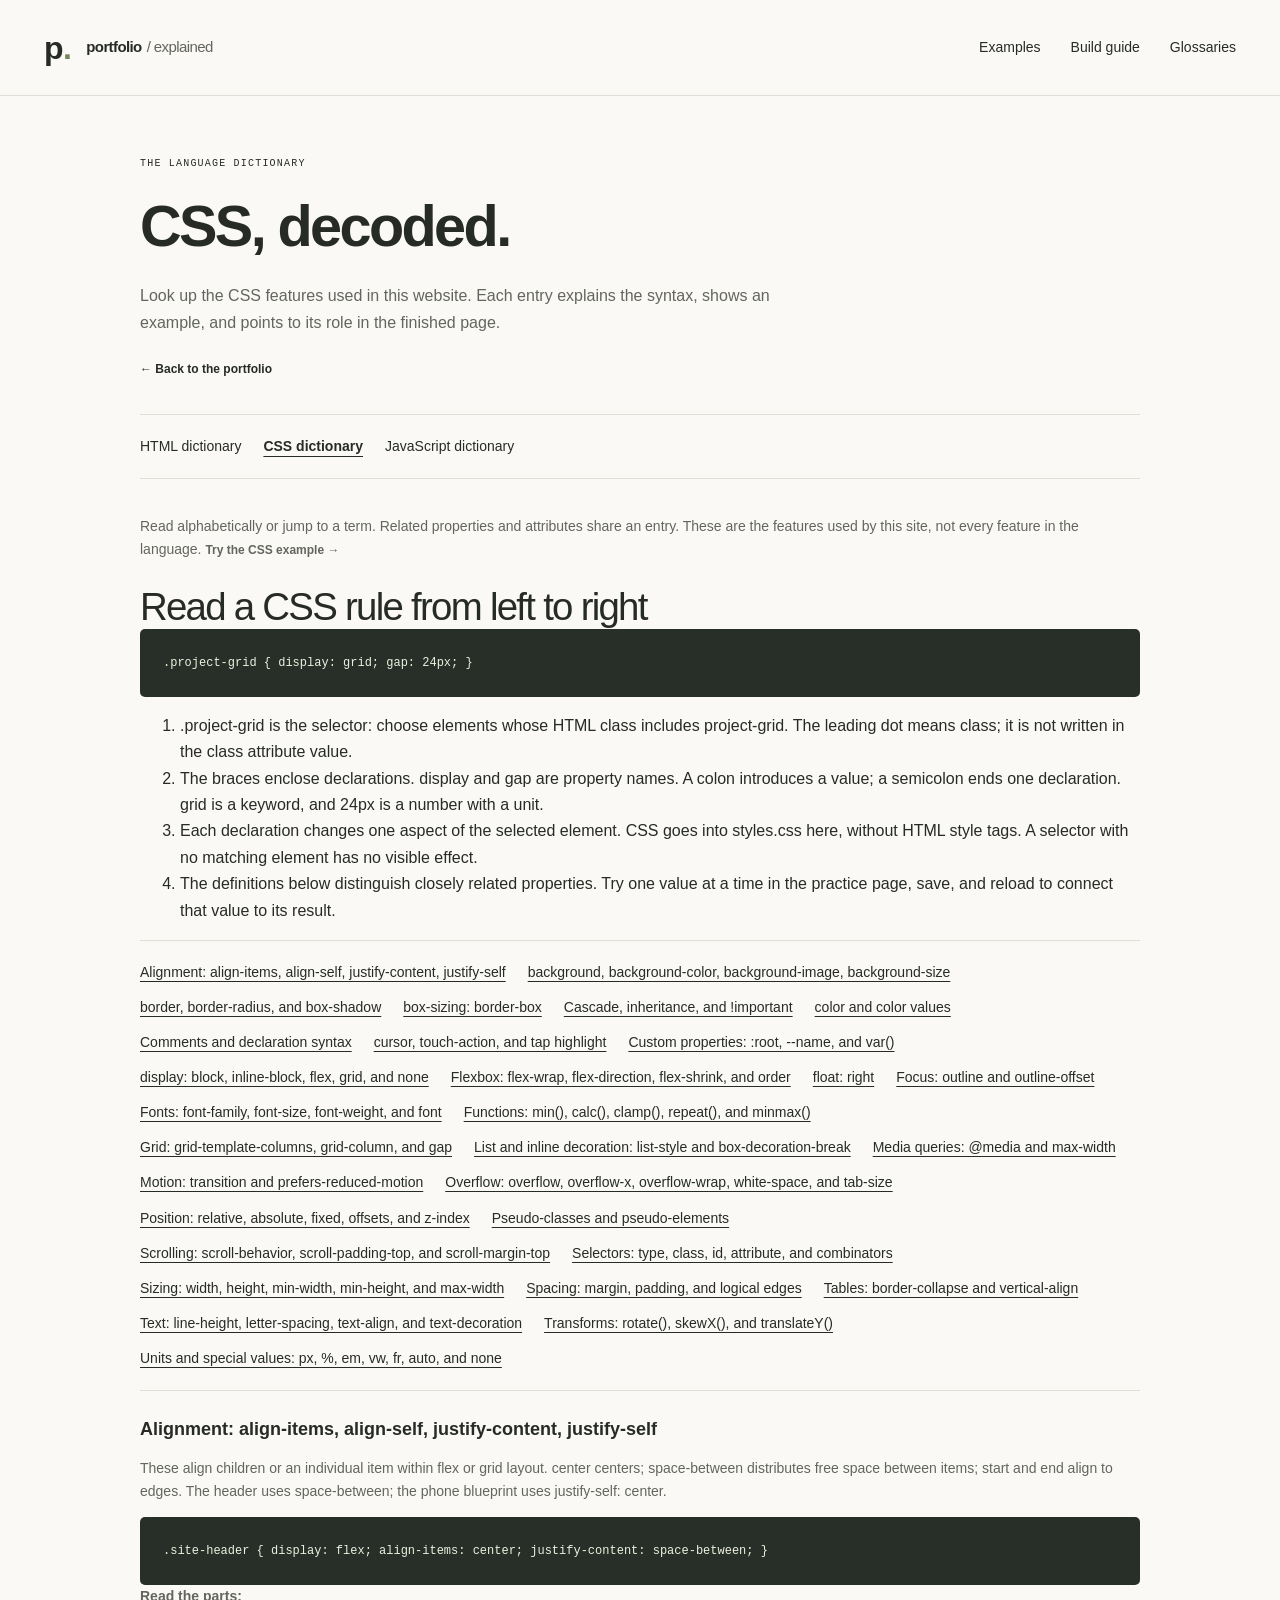
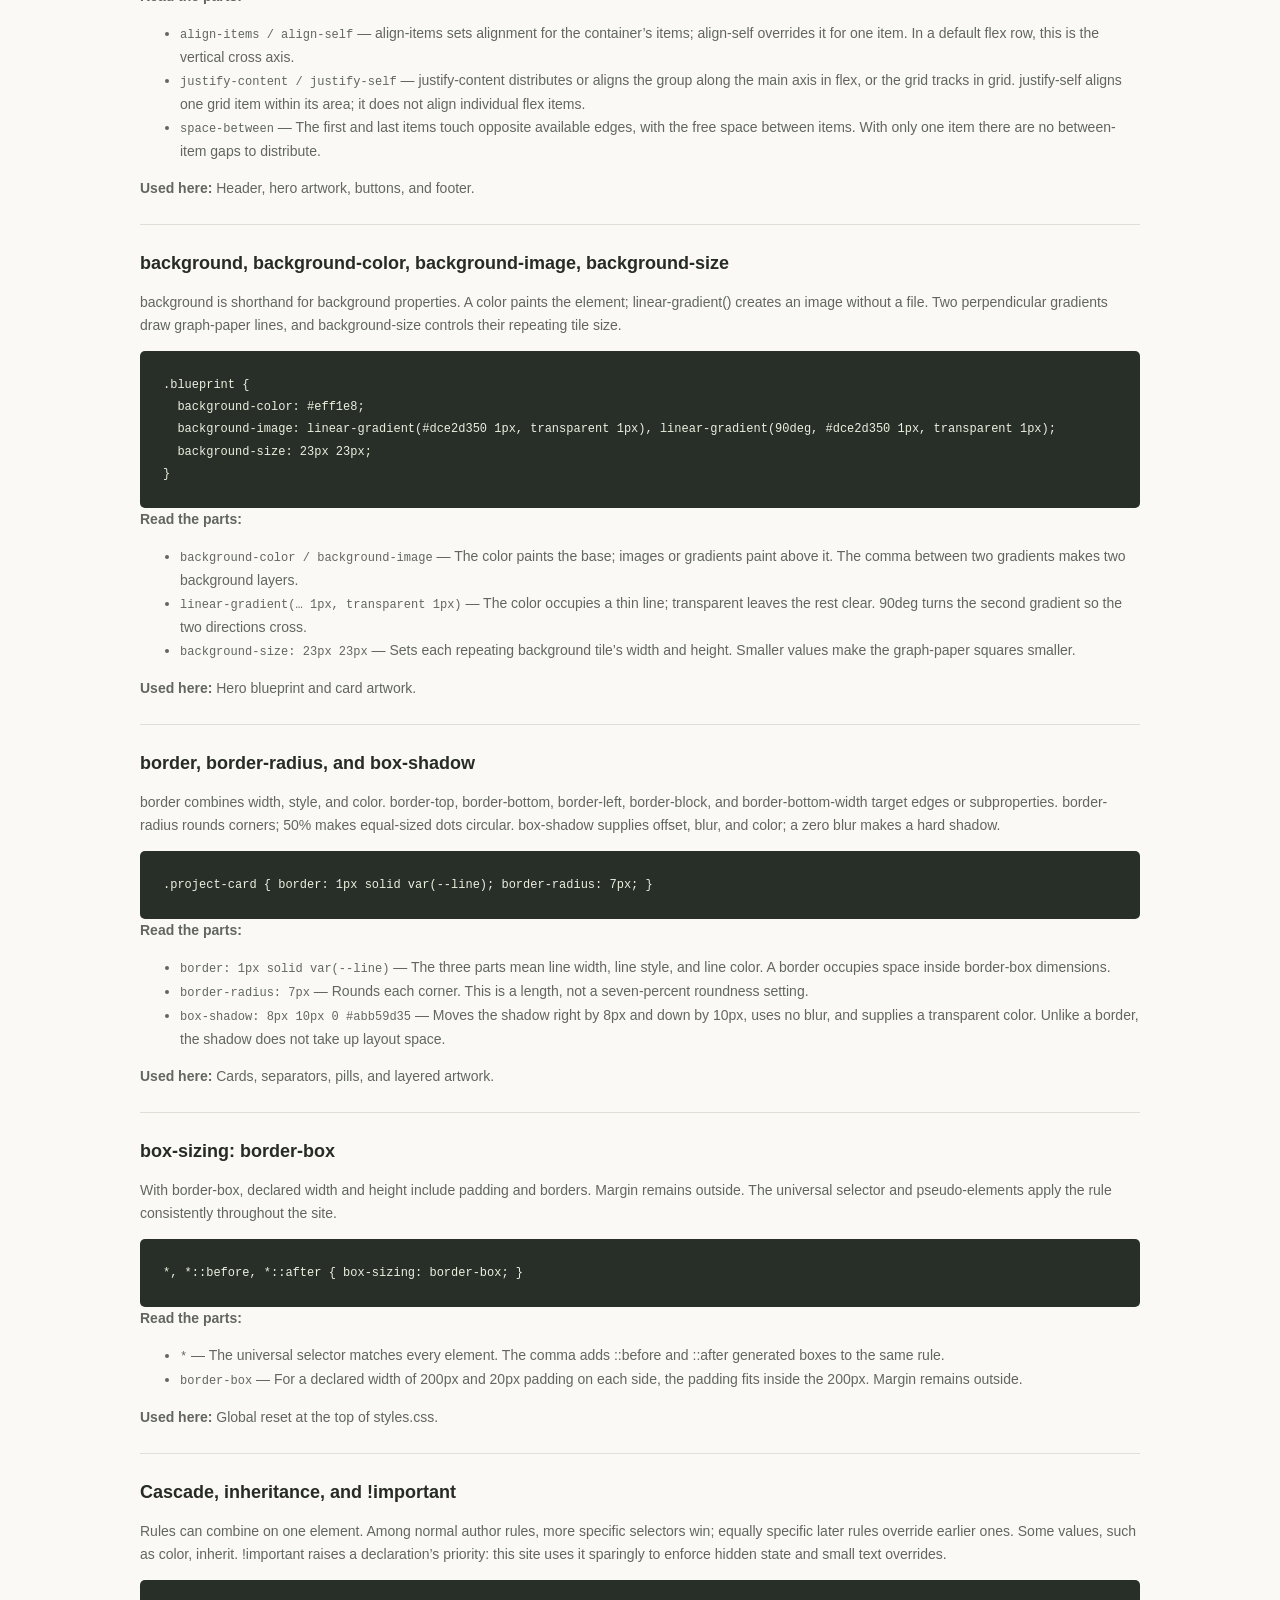
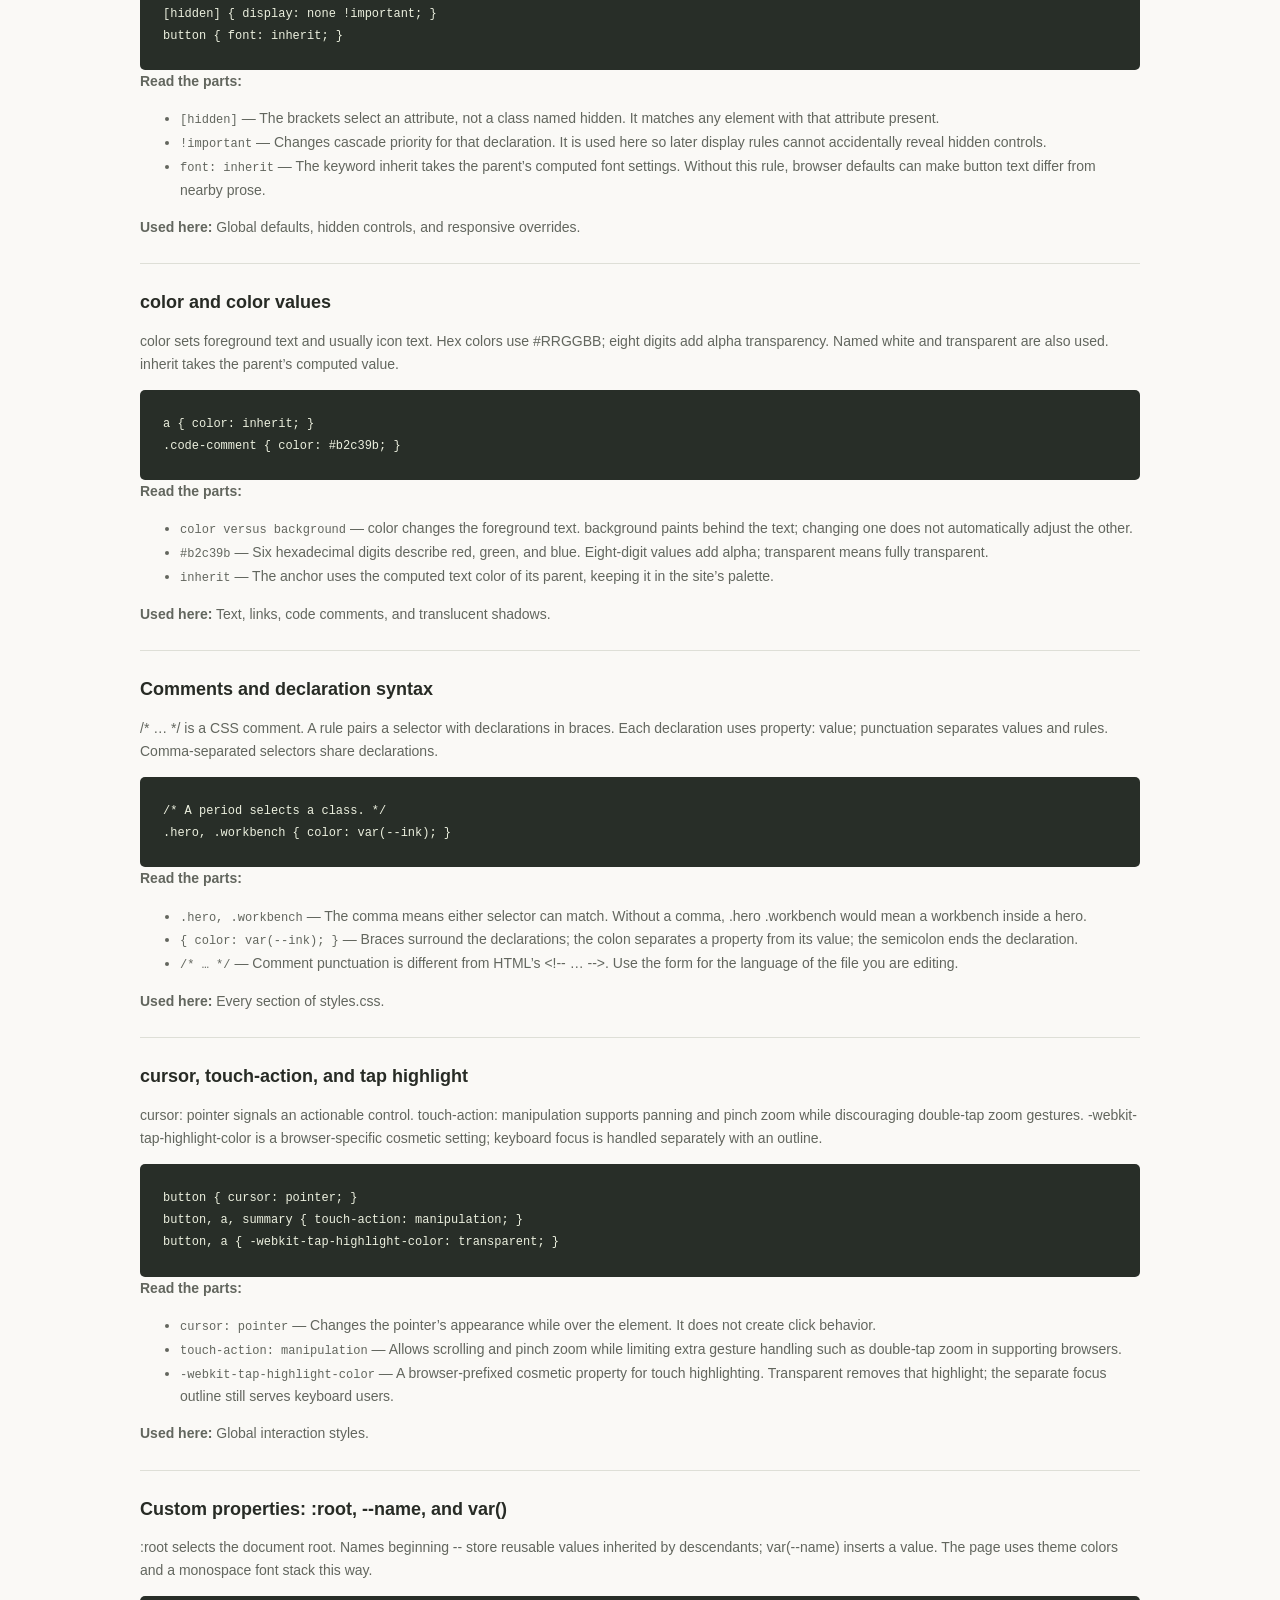
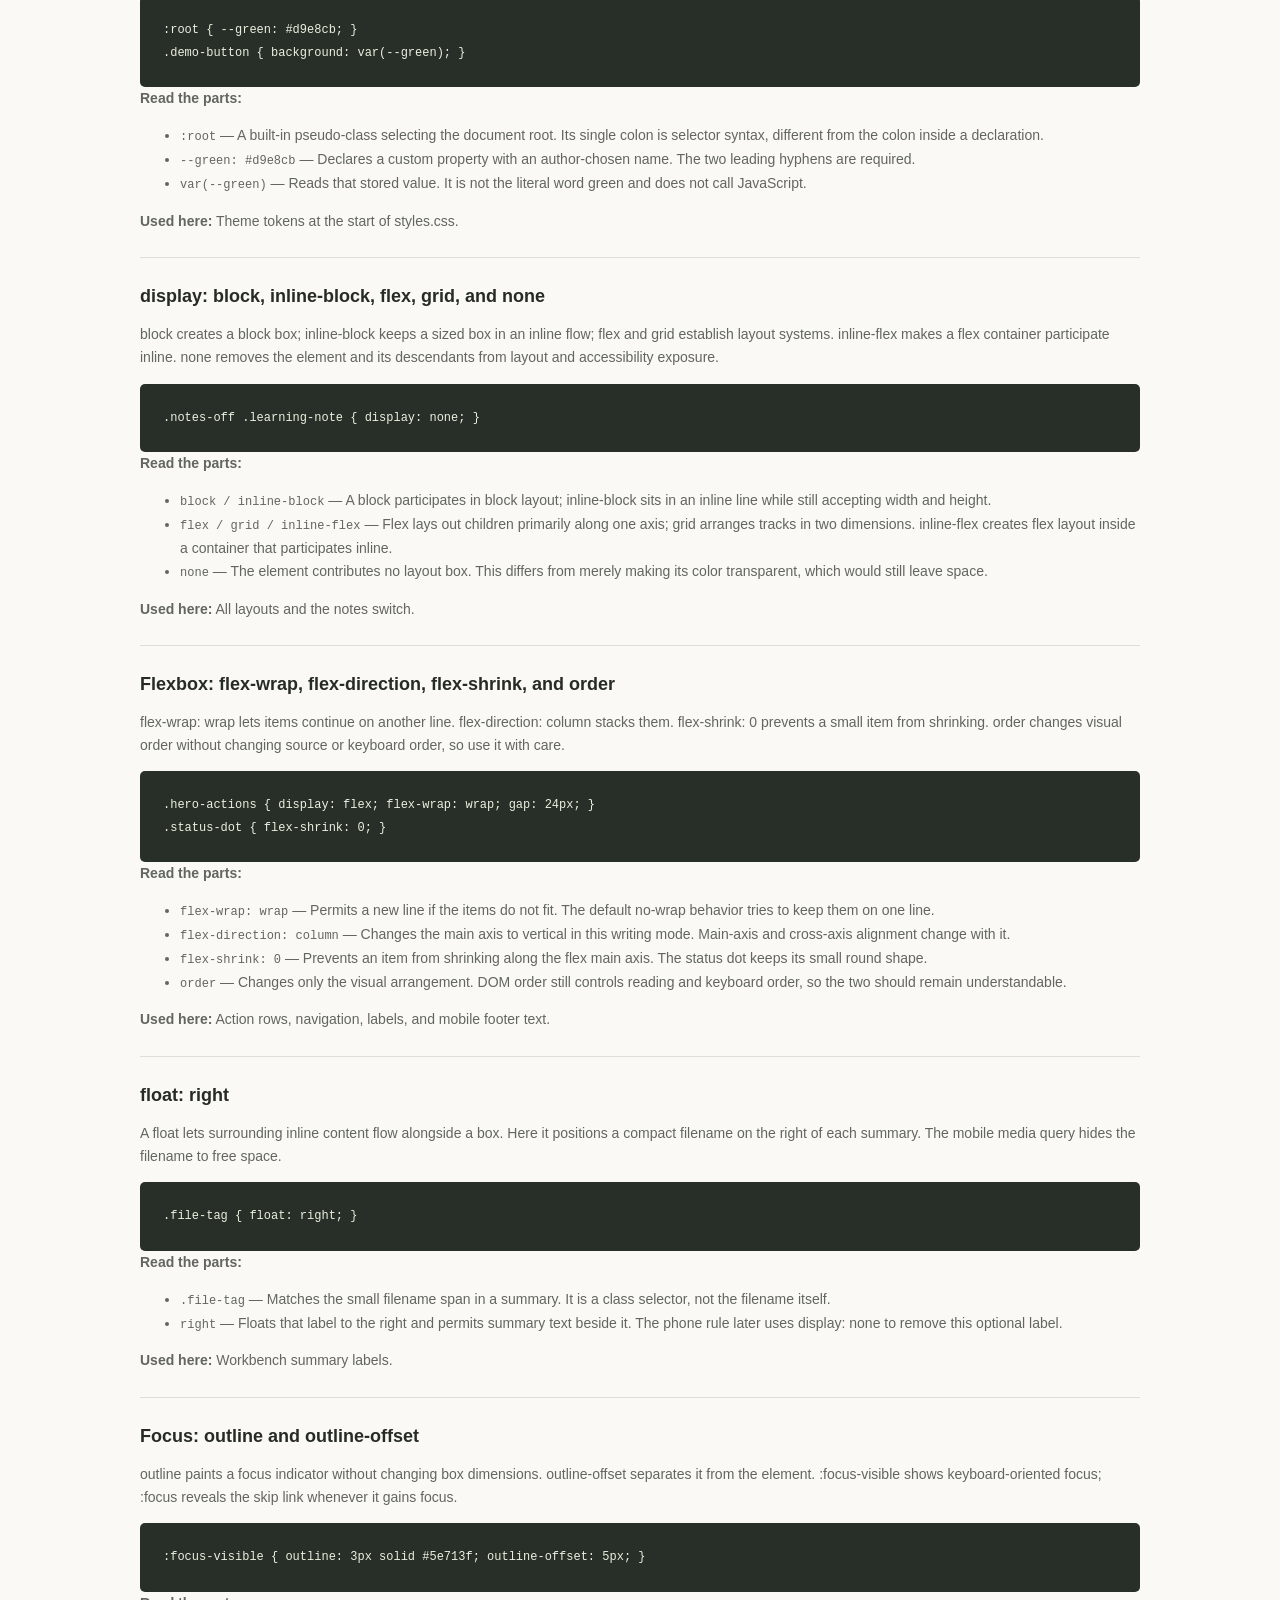
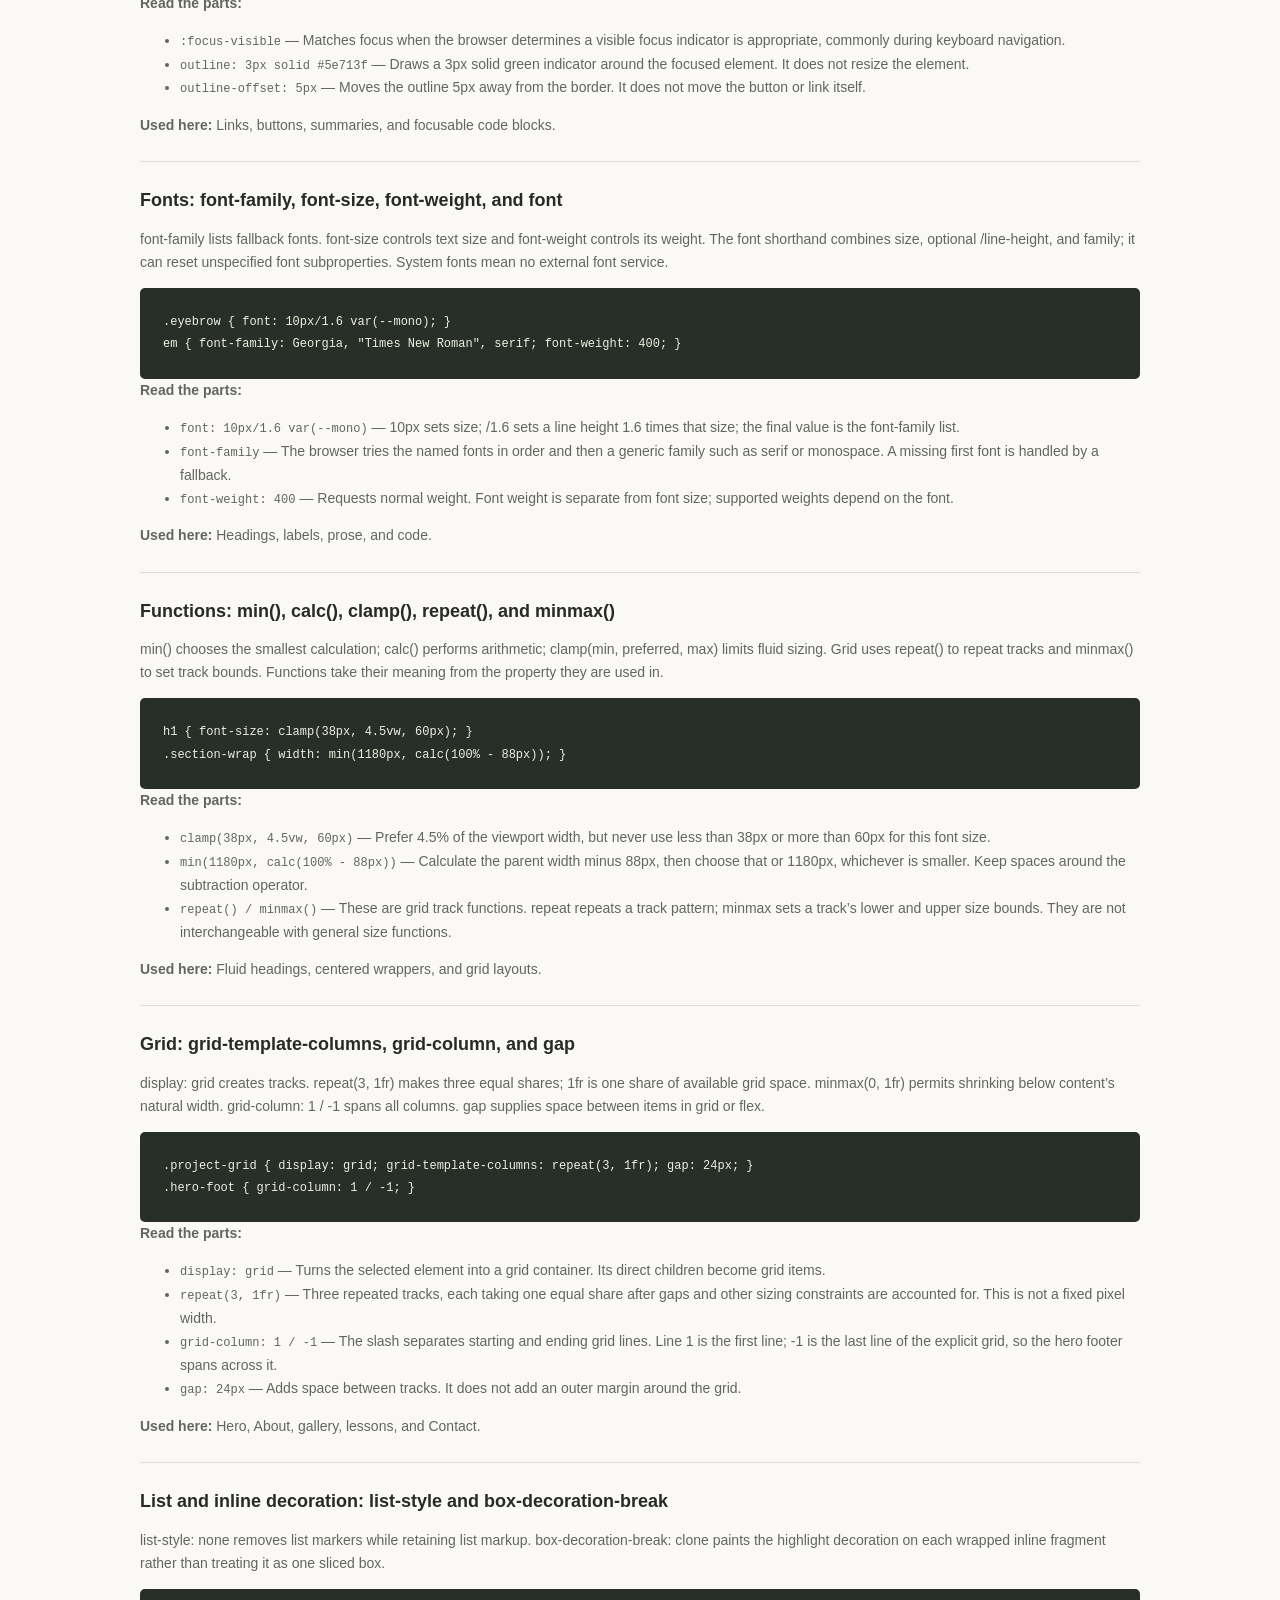
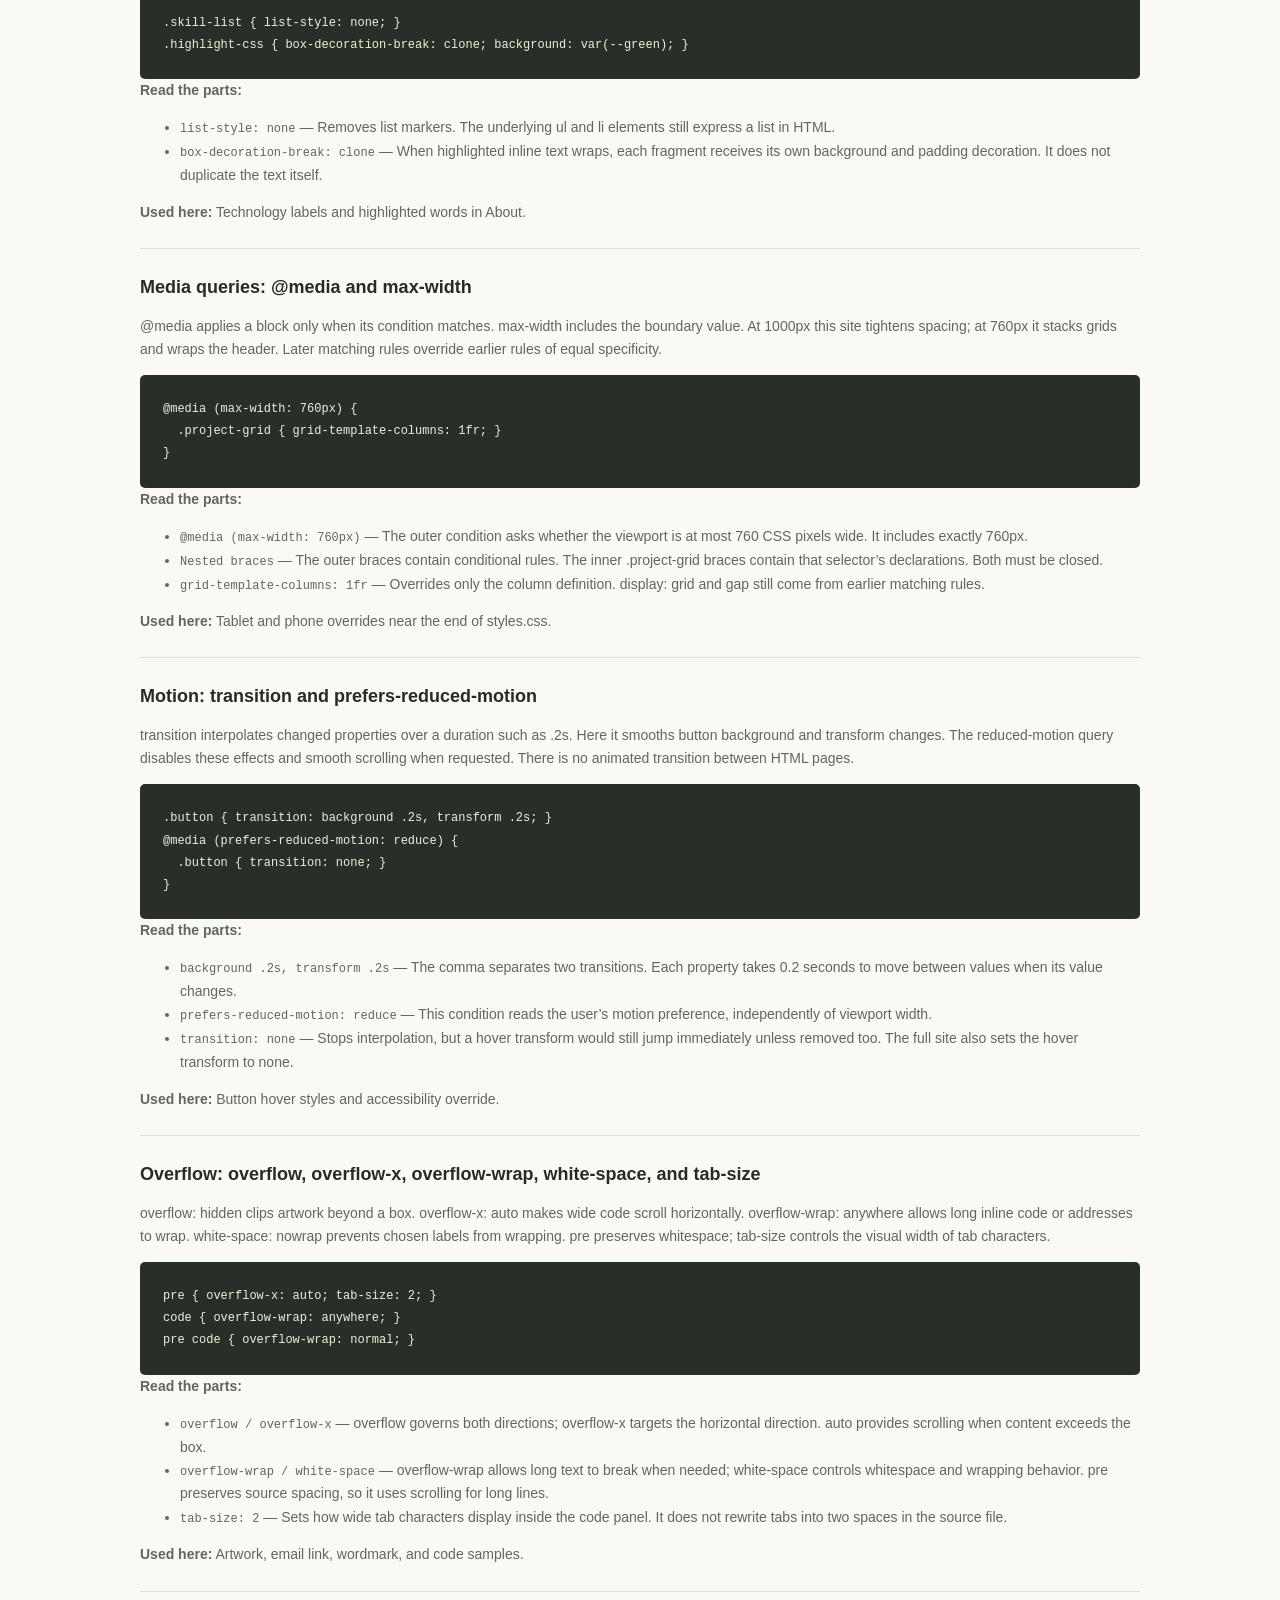
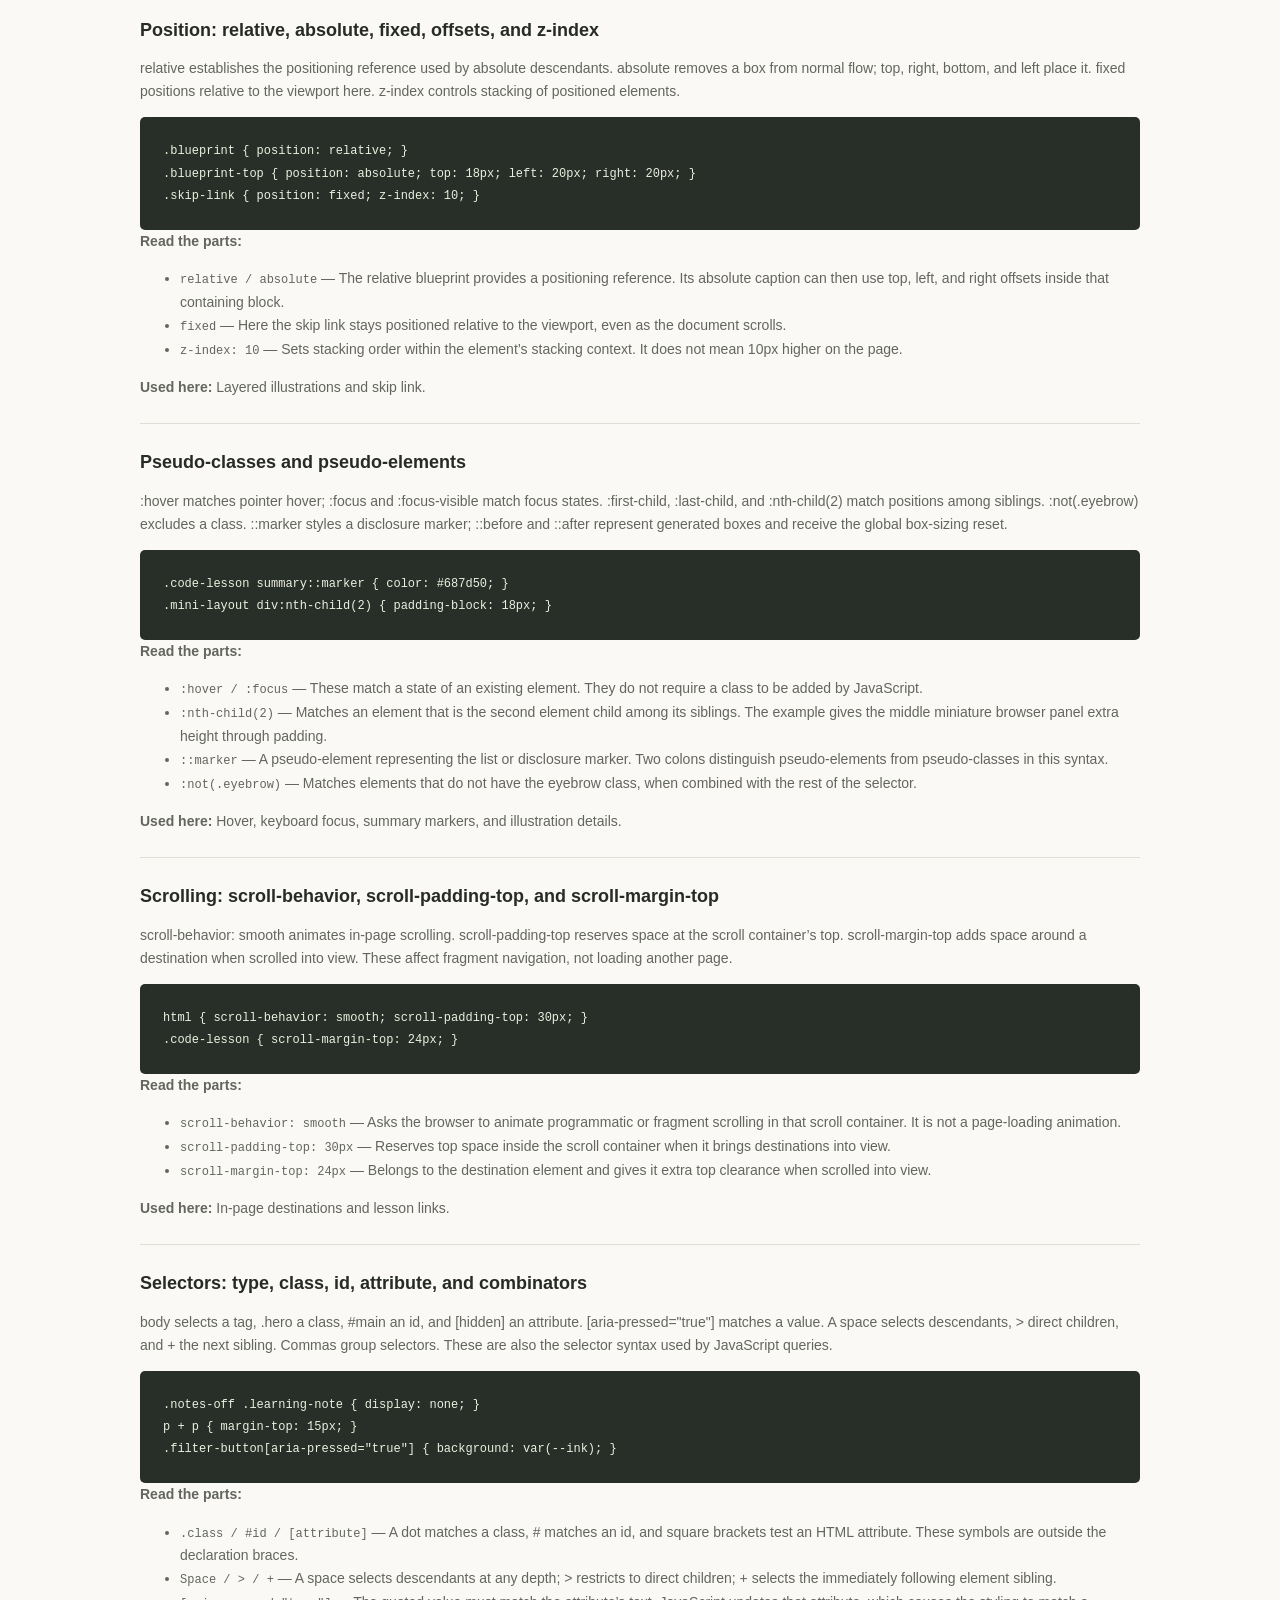
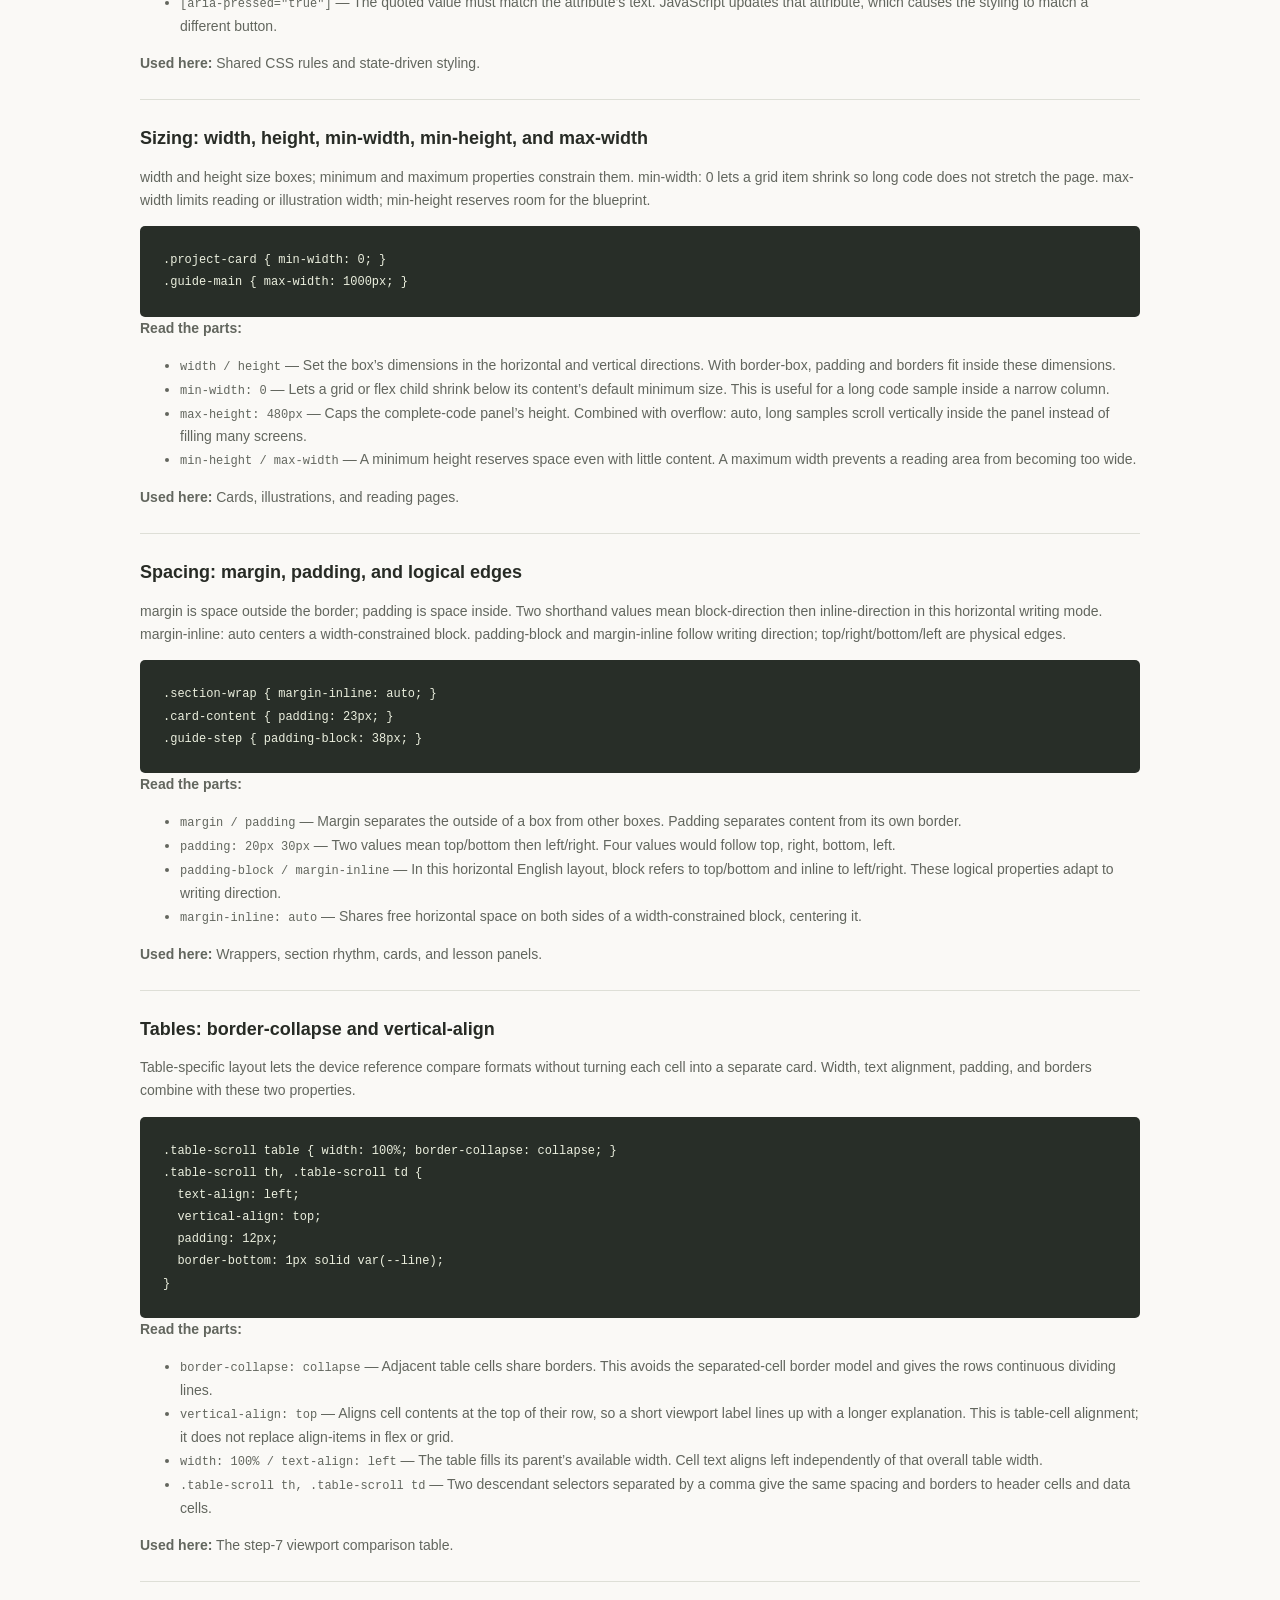
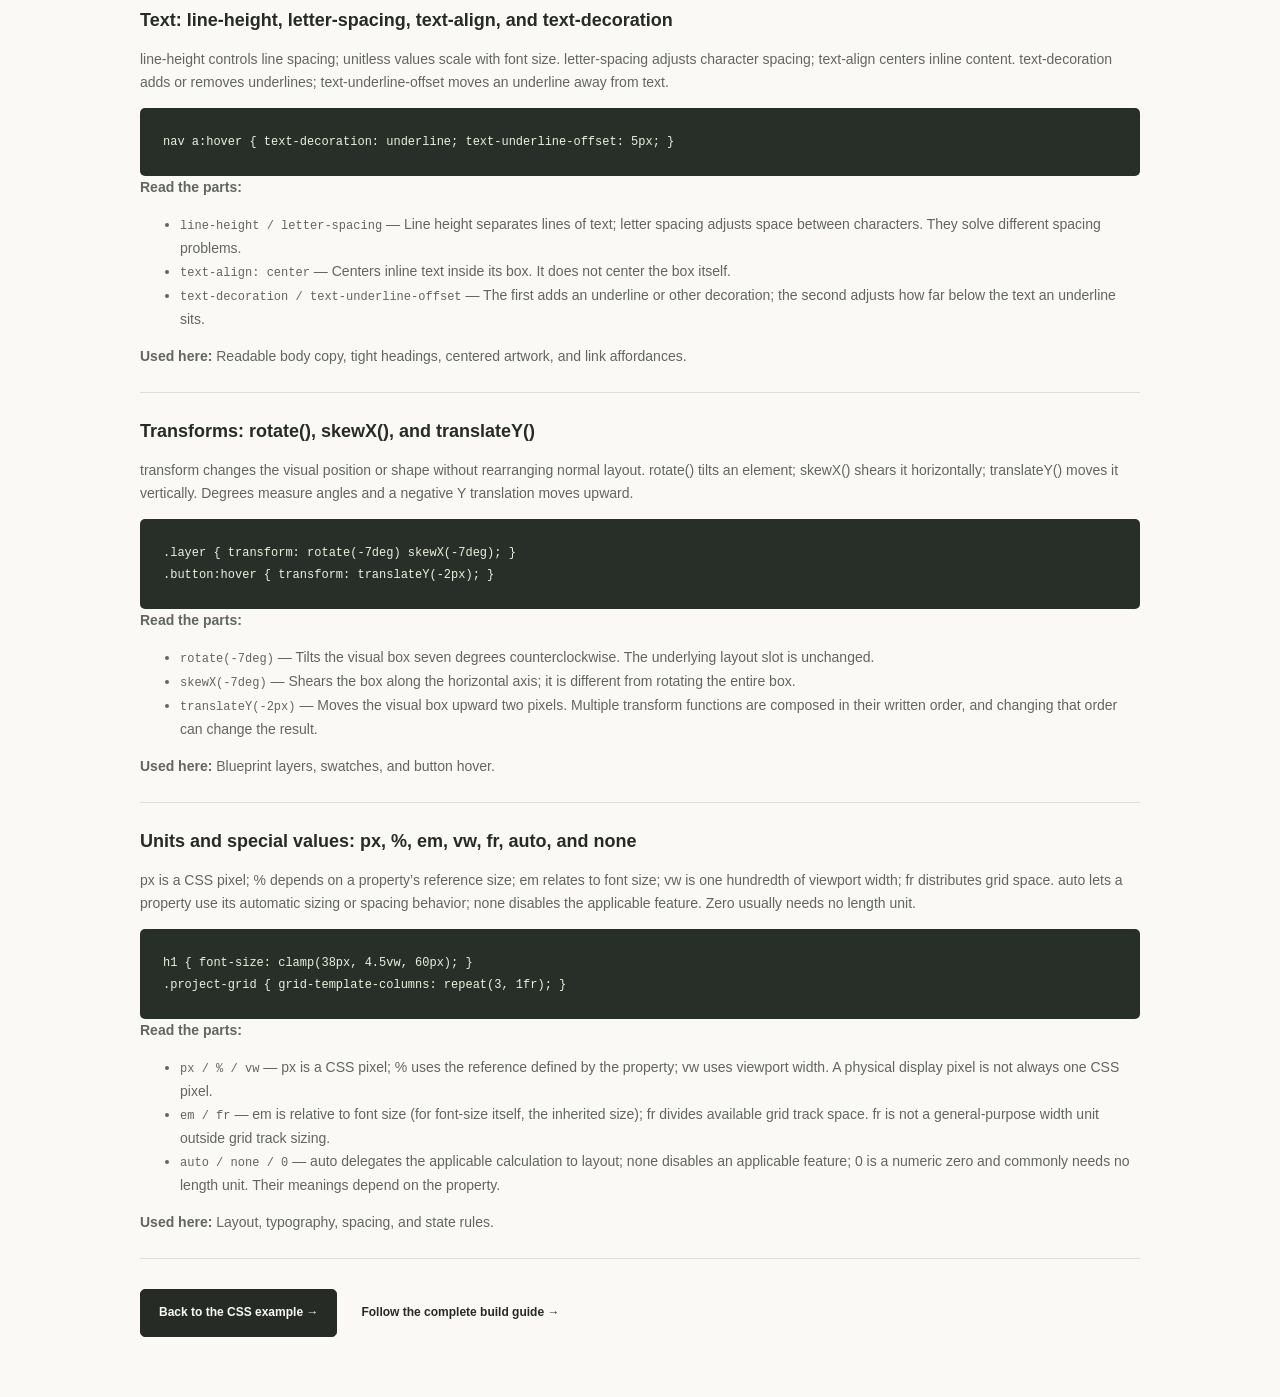
==== commit 16c0971c: "finished beginner guide instructions and device references" ====
--- a/css-glossary.html
+++ b/css-glossary.html
@@ -25,7 +25,7 @@
     </nav>
     <p class="reference-intro">Read alphabetically or jump to a term. Related properties and attributes share an entry. These are the features used by this site, not every feature in the language. <a class="text-link" href="index.html#lesson-css">Try the CSS example →</a></p>
     <aside class="edit-instructions" aria-labelledby="reading-syntax"><h2 id="reading-syntax">Read a CSS rule from left to right</h2><pre tabindex="0" aria-label="Syntax example"><code>.project-grid { display: grid; gap: 24px; }</code></pre><ol class="syntax-parts"><li>.project-grid is the selector: choose elements whose HTML class includes project-grid. The leading dot means class; it is not written in the class attribute value.</li><li>The braces enclose declarations. display and gap are property names. A colon introduces a value; a semicolon ends one declaration. grid is a keyword, and 24px is a number with a unit.</li><li>Each declaration changes one aspect of the selected element. CSS goes into styles.css here, without HTML style tags. A selector with no matching element has no visible effect.</li><li>The definitions below distinguish closely related properties. Try one value at a time in the practice page, save, and reload to connect that value to its result.</li></ol></aside>
-    <nav class="topic-index" aria-label="CSS terms"><a href="#alignment">Alignment: align-items, align-self, justify-content, justify-self</a><a href="#background">background, background-color, background-image, background-size</a><a href="#borders">border, border-radius, and box-shadow</a><a href="#box">box-sizing: border-box</a><a href="#cascade">Cascade, inheritance, and !important</a><a href="#color">color and color values</a><a href="#comments">Comments and declaration syntax</a><a href="#interaction">cursor, touch-action, and tap highlight</a><a href="#custom-properties">Custom properties: :root, --name, and var()</a><a href="#display">display: block, inline-block, flex, grid, and none</a><a href="#flex">Flexbox: flex-wrap, flex-direction, flex-shrink, and order</a><a href="#float">float: right</a><a href="#focus">Focus: outline and outline-offset</a><a href="#fonts">Fonts: font-family, font-size, font-weight, and font</a><a href="#functions">Functions: min(), calc(), clamp(), repeat(), and minmax()</a><a href="#grid">Grid: grid-template-columns, grid-column, and gap</a><a href="#wrapping-decoration">List and inline decoration: list-style and box-decoration-break</a><a href="#media">Media queries: @media and max-width</a><a href="#motion">Motion: transition and prefers-reduced-motion</a><a href="#overflow">Overflow: overflow, overflow-x, overflow-wrap, white-space, and tab-size</a><a href="#position">Position: relative, absolute, fixed, offsets, and z-index</a><a href="#pseudo">Pseudo-classes and pseudo-elements</a><a href="#scroll">Scrolling: scroll-behavior, scroll-padding-top, and scroll-margin-top</a><a href="#selectors">Selectors: type, class, id, attribute, and combinators</a><a href="#sizing">Sizing: width, height, min-width, min-height, and max-width</a><a href="#spacing">Spacing: margin, padding, and logical edges</a><a href="#text">Text: line-height, letter-spacing, text-align, and text-decoration</a><a href="#transform">Transforms: rotate(), skewX(), and translateY()</a><a href="#units">Units and special values: px, %, em, vw, fr, auto, and none</a></nav>
+    <nav class="topic-index" aria-label="CSS terms"><a href="#alignment">Alignment: align-items, align-self, justify-content, justify-self</a><a href="#background">background, background-color, background-image, background-size</a><a href="#borders">border, border-radius, and box-shadow</a><a href="#box">box-sizing: border-box</a><a href="#cascade">Cascade, inheritance, and !important</a><a href="#color">color and color values</a><a href="#comments">Comments and declaration syntax</a><a href="#interaction">cursor, touch-action, and tap highlight</a><a href="#custom-properties">Custom properties: :root, --name, and var()</a><a href="#display">display: block, inline-block, flex, grid, and none</a><a href="#flex">Flexbox: flex-wrap, flex-direction, flex-shrink, and order</a><a href="#float">float: right</a><a href="#focus">Focus: outline and outline-offset</a><a href="#fonts">Fonts: font-family, font-size, font-weight, and font</a><a href="#functions">Functions: min(), calc(), clamp(), repeat(), and minmax()</a><a href="#grid">Grid: grid-template-columns, grid-column, and gap</a><a href="#wrapping-decoration">List and inline decoration: list-style and box-decoration-break</a><a href="#media">Media queries: @media and max-width</a><a href="#motion">Motion: transition and prefers-reduced-motion</a><a href="#overflow">Overflow: overflow, overflow-x, overflow-wrap, white-space, and tab-size</a><a href="#position">Position: relative, absolute, fixed, offsets, and z-index</a><a href="#pseudo">Pseudo-classes and pseudo-elements</a><a href="#scroll">Scrolling: scroll-behavior, scroll-padding-top, and scroll-margin-top</a><a href="#selectors">Selectors: type, class, id, attribute, and combinators</a><a href="#sizing">Sizing: width, height, min-width, min-height, and max-width</a><a href="#spacing">Spacing: margin, padding, and logical edges</a><a href="#tables">Tables: border-collapse and vertical-align</a><a href="#text">Text: line-height, letter-spacing, text-align, and text-decoration</a><a href="#transform">Transforms: rotate(), skewX(), and translateY()</a><a href="#units">Units and special values: px, %, em, vw, fr, auto, and none</a></nav>
     <!-- dl is a native description list: dt names the feature and dd defines it. -->
     <dl class="glossary"><div class="glossary-entry" id="alignment"><dt>Alignment: align-items, align-self, justify-content, justify-self</dt><dd><p>These align children or an individual item within flex or grid layout. center centers; space-between distributes free space between items; start and end align to edges. The header uses space-between; the phone blueprint uses justify-self: center.</p><pre tabindex="0" aria-label="Code example"><code>.site-header { display: flex; align-items: center; justify-content: space-between; }</code></pre>
 <!-- Break down this example without requiring the reader to know its punctuation. -->
@@ -130,12 +130,20 @@
 <div class="glossary-entry" id="sizing"><dt>Sizing: width, height, min-width, min-height, and max-width</dt><dd><p>width and height size boxes; minimum and maximum properties constrain them. min-width: 0 lets a grid item shrink so long code does not stretch the page. max-width limits reading or illustration width; min-height reserves room for the blueprint.</p><pre tabindex="0" aria-label="Code example"><code>.project-card { min-width: 0; }
 .guide-main { max-width: 1000px; }</code></pre>
 <!-- Break down this example without requiring the reader to know its punctuation. -->
-<p><strong>Read the parts:</strong></p><ul class="syntax-parts"><li><code>width / height</code> — Set the box’s dimensions in the horizontal and vertical directions. With border-box, padding and borders fit inside these dimensions.</li><li><code>min-width: 0</code> — Lets a grid or flex child shrink below its content’s default minimum size. This is useful for a long code sample inside a narrow column.</li><li><code>min-height / max-width</code> — A minimum height reserves space even with little content. A maximum width prevents a reading area from becoming too wide.</li></ul><p><strong>Used here:</strong> Cards, illustrations, and reading pages.</p></dd></div>
+<p><strong>Read the parts:</strong></p><ul class="syntax-parts"><li><code>width / height</code> — Set the box’s dimensions in the horizontal and vertical directions. With border-box, padding and borders fit inside these dimensions.</li><li><code>min-width: 0</code> — Lets a grid or flex child shrink below its content’s default minimum size. This is useful for a long code sample inside a narrow column.</li><li><code>max-height: 480px</code> — Caps the complete-code panel’s height. Combined with overflow: auto, long samples scroll vertically inside the panel instead of filling many screens.</li><li><code>min-height / max-width</code> — A minimum height reserves space even with little content. A maximum width prevents a reading area from becoming too wide.</li></ul><p><strong>Used here:</strong> Cards, illustrations, and reading pages.</p></dd></div>
 <div class="glossary-entry" id="spacing"><dt>Spacing: margin, padding, and logical edges</dt><dd><p>margin is space outside the border; padding is space inside. Two shorthand values mean block-direction then inline-direction in this horizontal writing mode. margin-inline: auto centers a width-constrained block. padding-block and margin-inline follow writing direction; top/right/bottom/left are physical edges.</p><pre tabindex="0" aria-label="Code example"><code>.section-wrap { margin-inline: auto; }
 .card-content { padding: 23px; }
 .guide-step { padding-block: 38px; }</code></pre>
 <!-- Break down this example without requiring the reader to know its punctuation. -->
 <p><strong>Read the parts:</strong></p><ul class="syntax-parts"><li><code>margin / padding</code> — Margin separates the outside of a box from other boxes. Padding separates content from its own border.</li><li><code>padding: 20px 30px</code> — Two values mean top/bottom then left/right. Four values would follow top, right, bottom, left.</li><li><code>padding-block / margin-inline</code> — In this horizontal English layout, block refers to top/bottom and inline to left/right. These logical properties adapt to writing direction.</li><li><code>margin-inline: auto</code> — Shares free horizontal space on both sides of a width-constrained block, centering it.</li></ul><p><strong>Used here:</strong> Wrappers, section rhythm, cards, and lesson panels.</p></dd></div>
+
+<div class="glossary-entry" id="tables"><dt>Tables: border-collapse and vertical-align</dt><dd><p>Table-specific layout lets the device reference compare formats without turning each cell into a separate card. Width, text alignment, padding, and borders combine with these two properties.</p><pre tabindex="0" aria-label="Code example"><code>.table-scroll table { width: 100%; border-collapse: collapse; }
+.table-scroll th, .table-scroll td {
+  text-align: left;
+  vertical-align: top;
+  padding: 12px;
+  border-bottom: 1px solid var(--line);
+}</code></pre><p><strong>Read the parts:</strong></p><ul class="syntax-parts"><li><code>border-collapse: collapse</code> — Adjacent table cells share borders. This avoids the separated-cell border model and gives the rows continuous dividing lines.</li><li><code>vertical-align: top</code> — Aligns cell contents at the top of their row, so a short viewport label lines up with a longer explanation. This is table-cell alignment; it does not replace align-items in flex or grid.</li><li><code>width: 100% / text-align: left</code> — The table fills its parent’s available width. Cell text aligns left independently of that overall table width.</li><li><code>.table-scroll th, .table-scroll td</code> — Two descendant selectors separated by a comma give the same spacing and borders to header cells and data cells.</li></ul><p><strong>Used here:</strong> The step-7 viewport comparison table.</p></dd></div>
 <div class="glossary-entry" id="text"><dt>Text: line-height, letter-spacing, text-align, and text-decoration</dt><dd><p>line-height controls line spacing; unitless values scale with font size. letter-spacing adjusts character spacing; text-align centers inline content. text-decoration adds or removes underlines; text-underline-offset moves an underline away from text.</p><pre tabindex="0" aria-label="Code example"><code>nav a:hover { text-decoration: underline; text-underline-offset: 5px; }</code></pre>
 <!-- Break down this example without requiring the reader to know its punctuation. -->
 <p><strong>Read the parts:</strong></p><ul class="syntax-parts"><li><code>line-height / letter-spacing</code> — Line height separates lines of text; letter spacing adjusts space between characters. They solve different spacing problems.</li><li><code>text-align: center</code> — Centers inline text inside its box. It does not center the box itself.</li><li><code>text-decoration / text-underline-offset</code> — The first adds an underline or other decoration; the second adjusts how far below the text an underline sits.</li></ul><p><strong>Used here:</strong> Readable body copy, tight headings, centered artwork, and link affordances.</p></dd></div>
